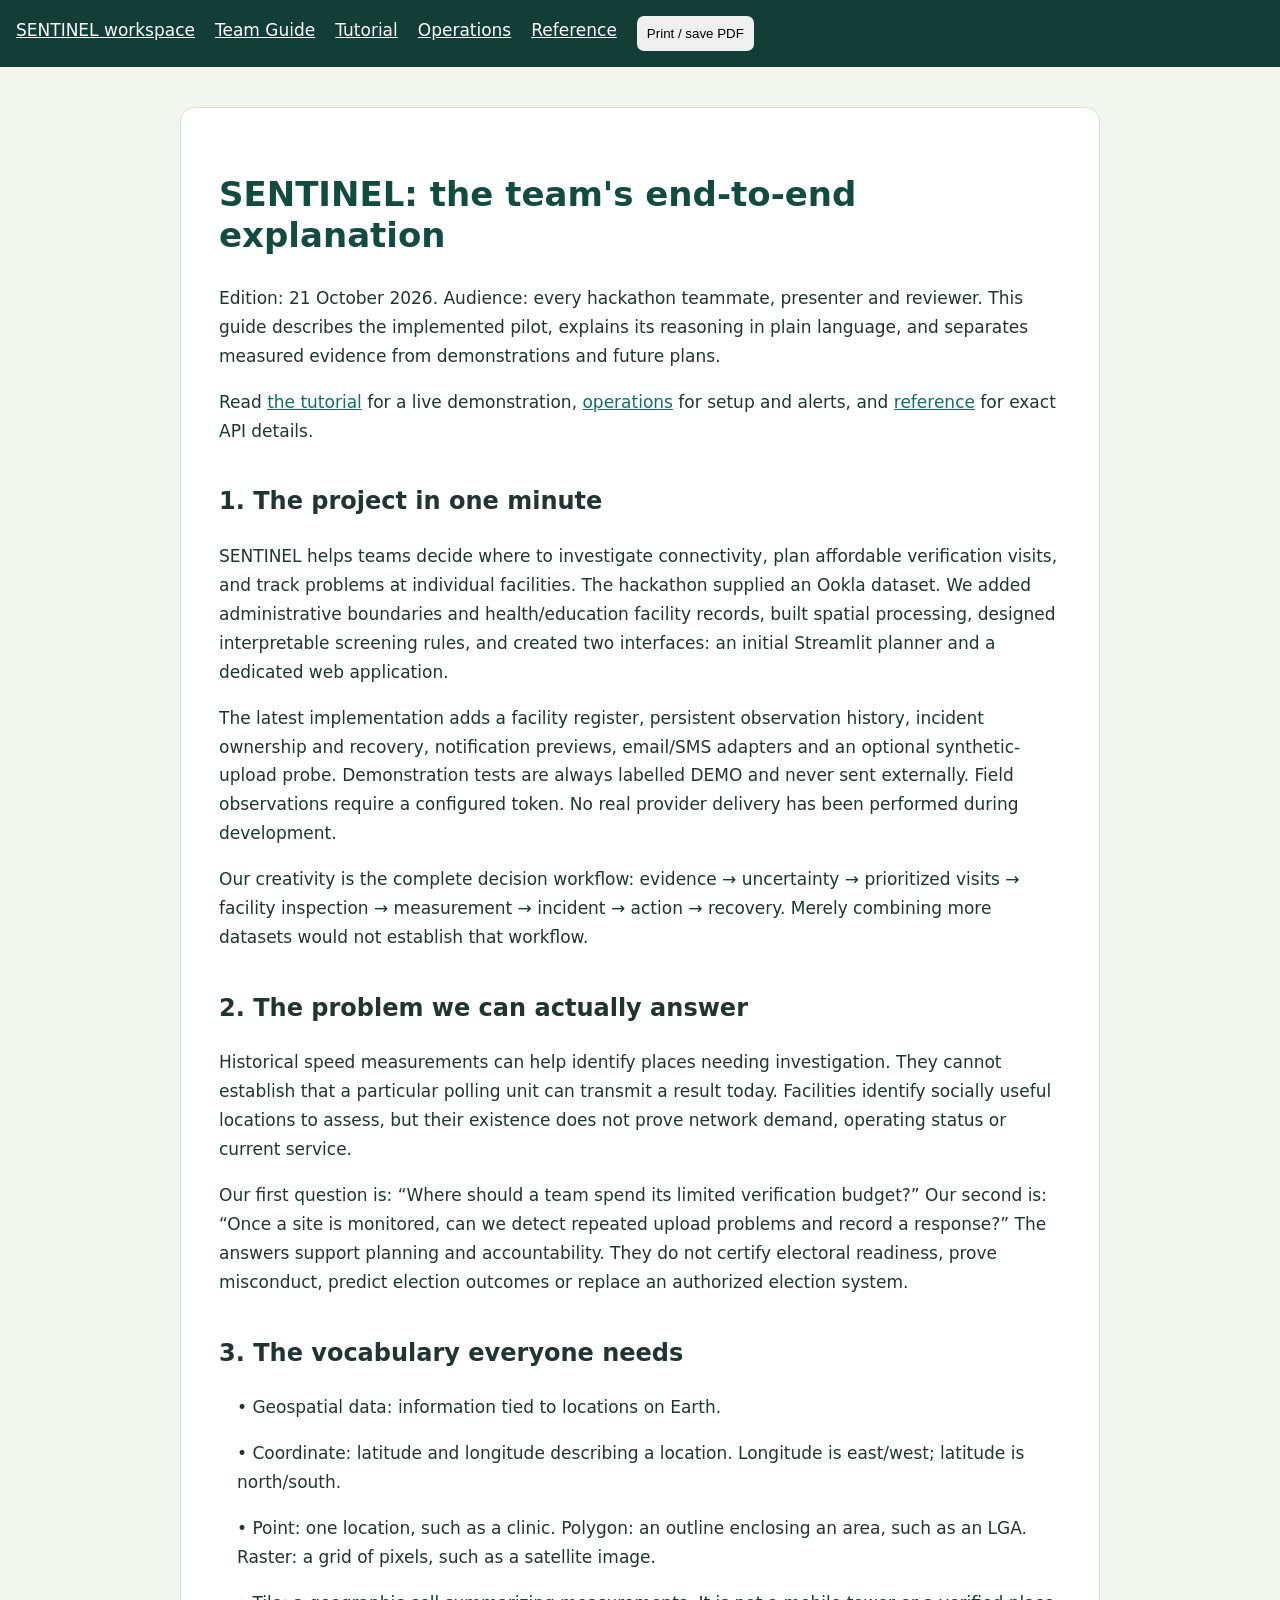
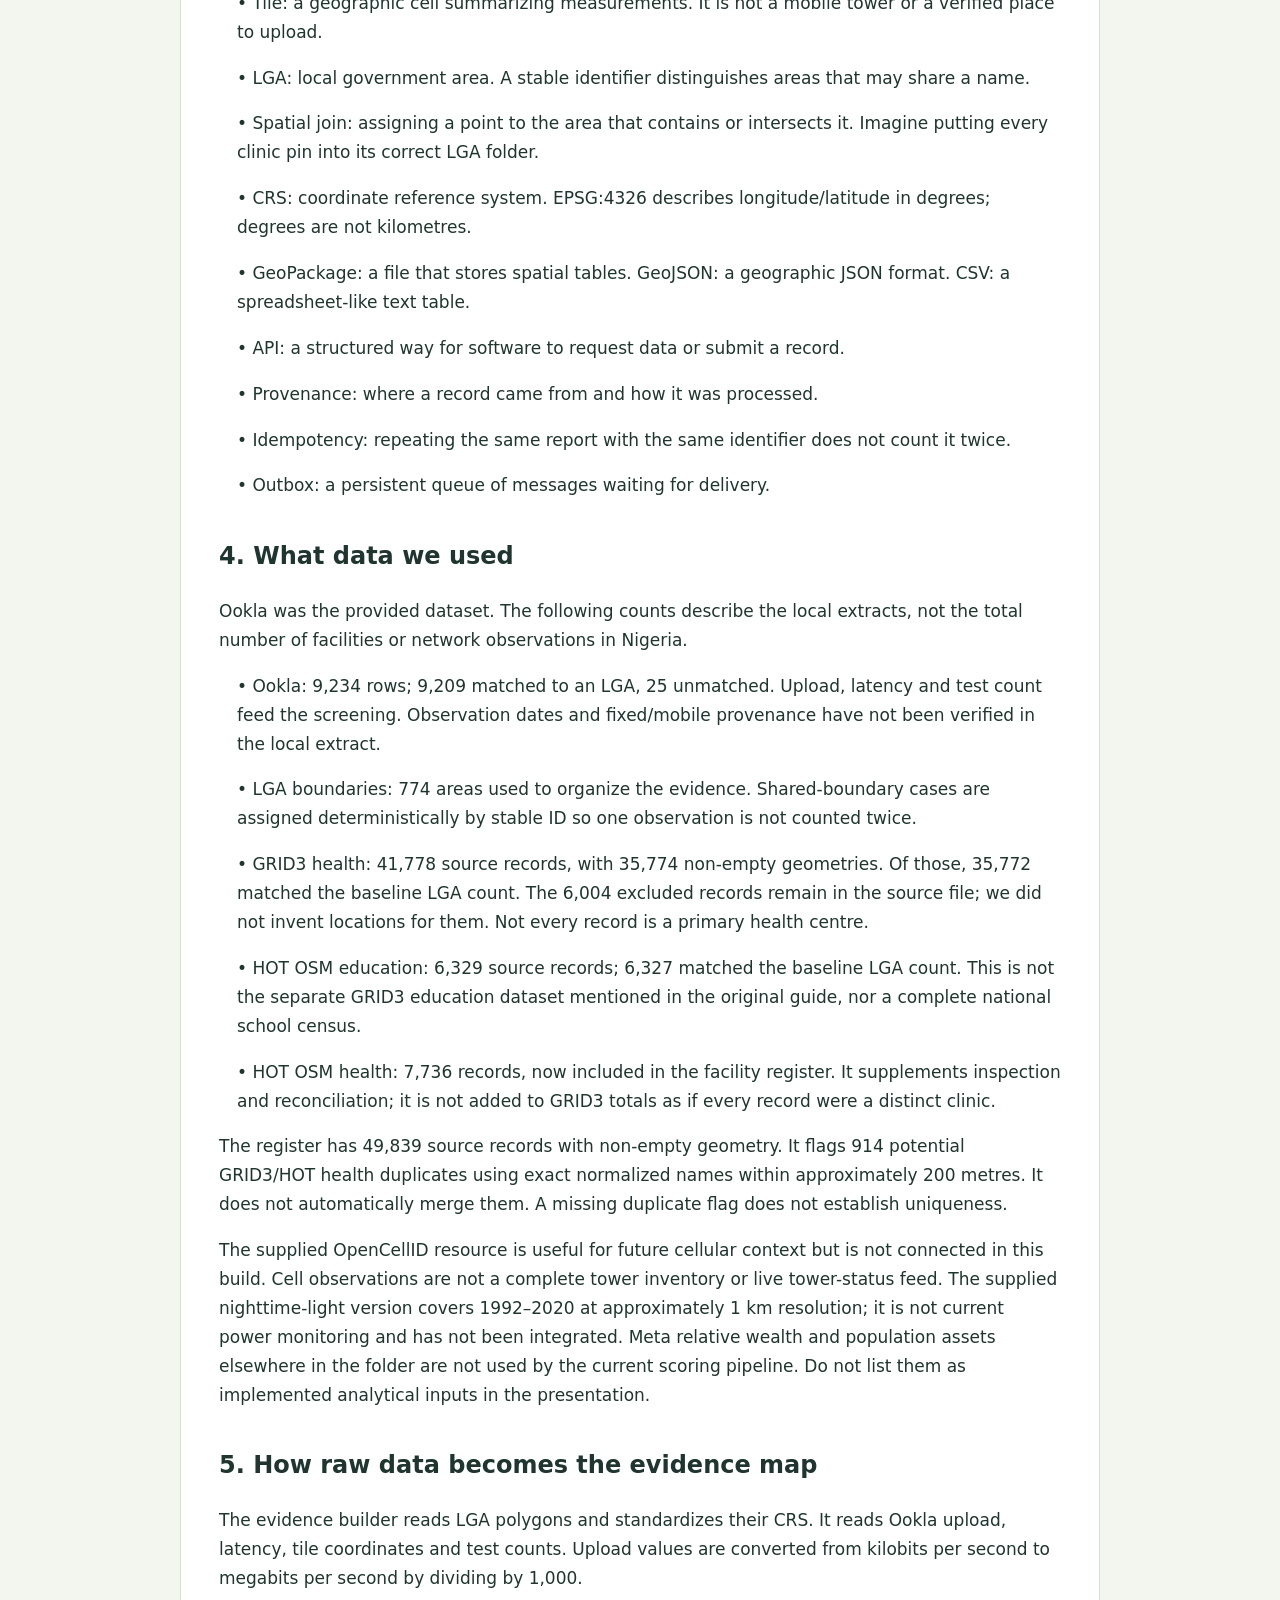
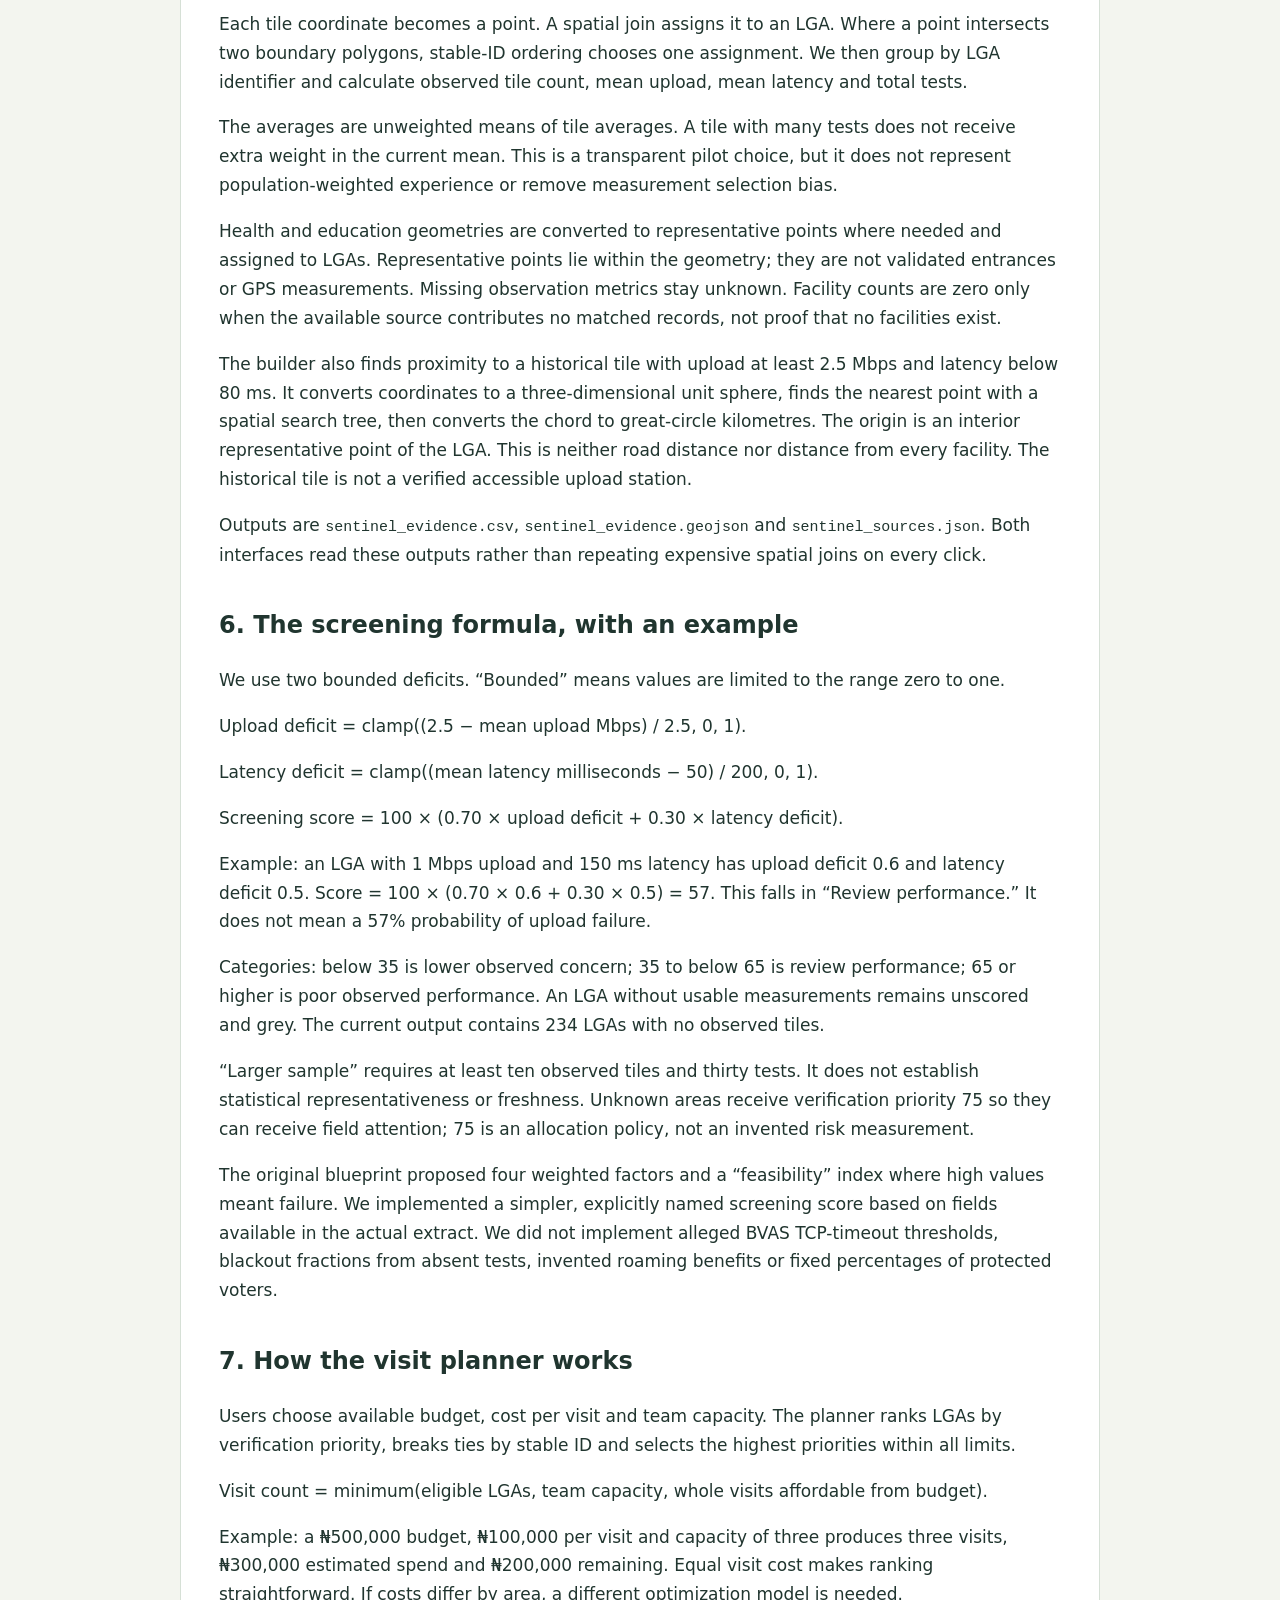
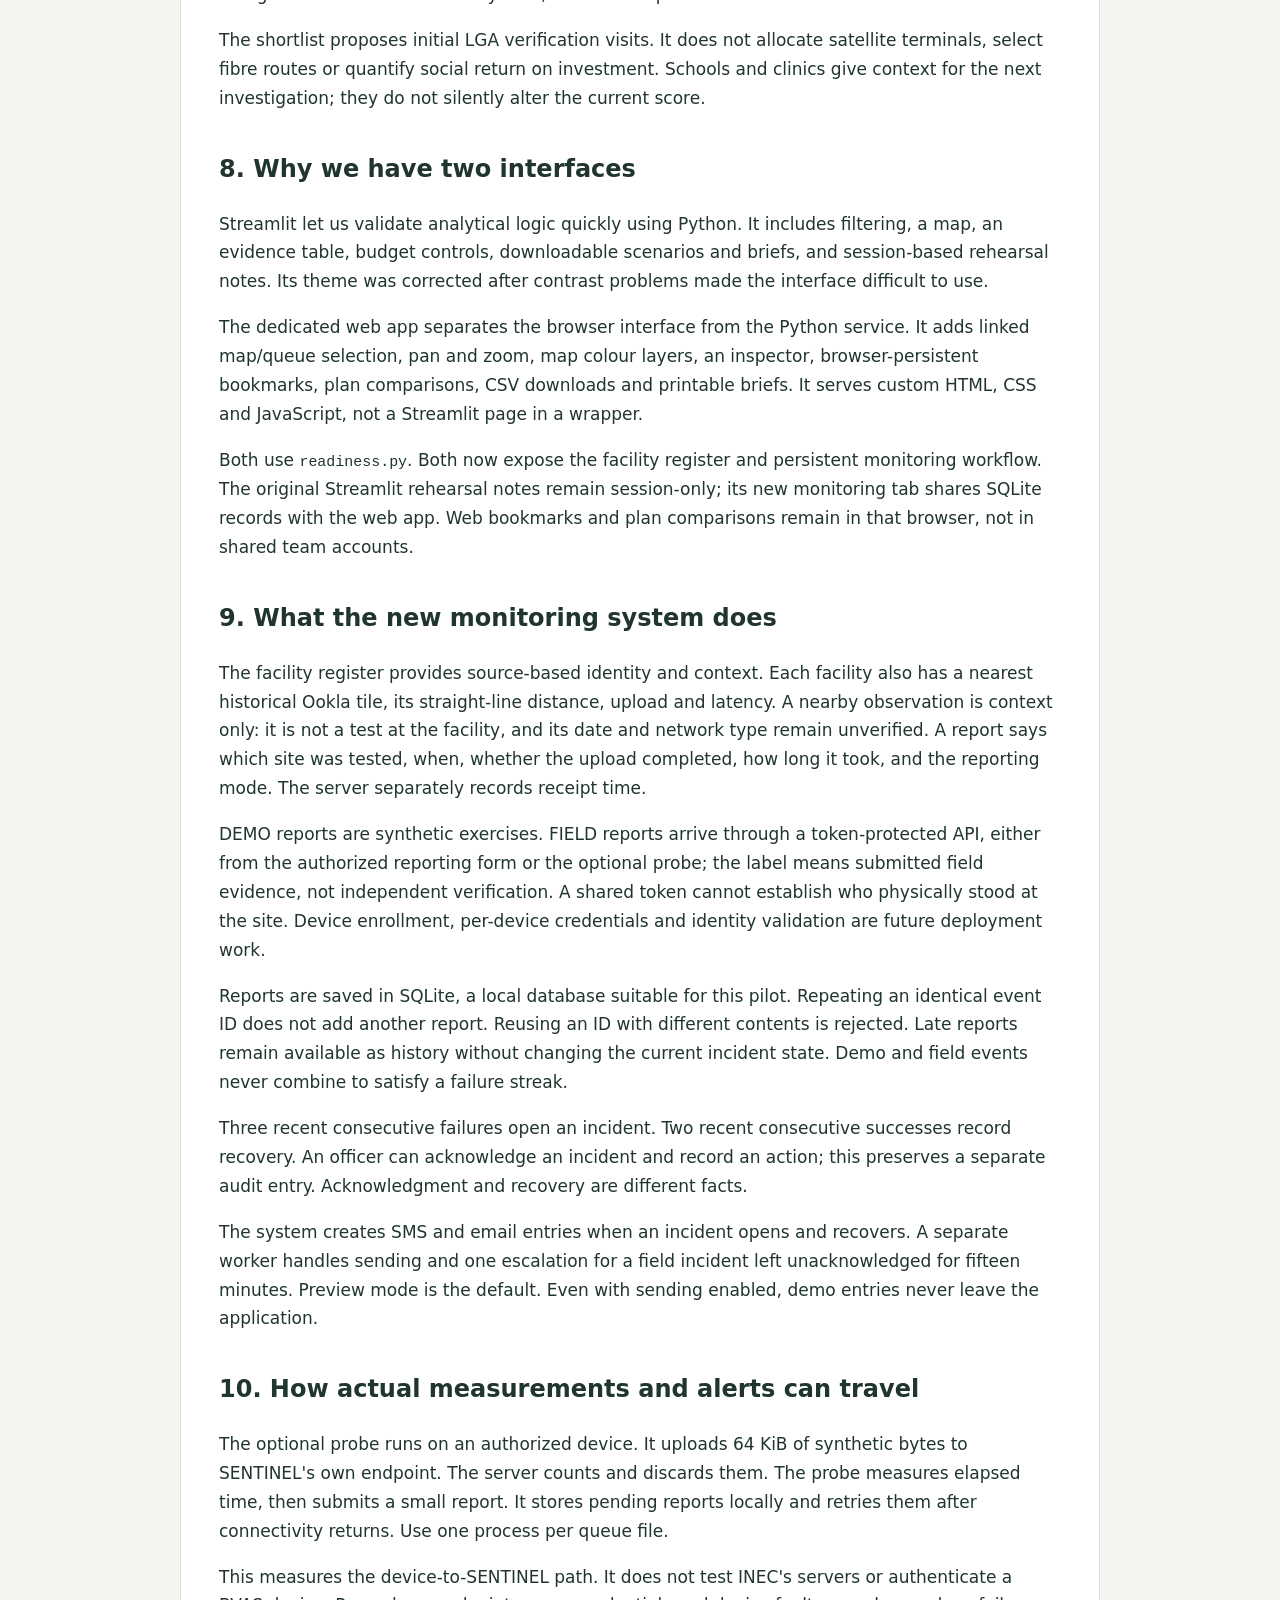
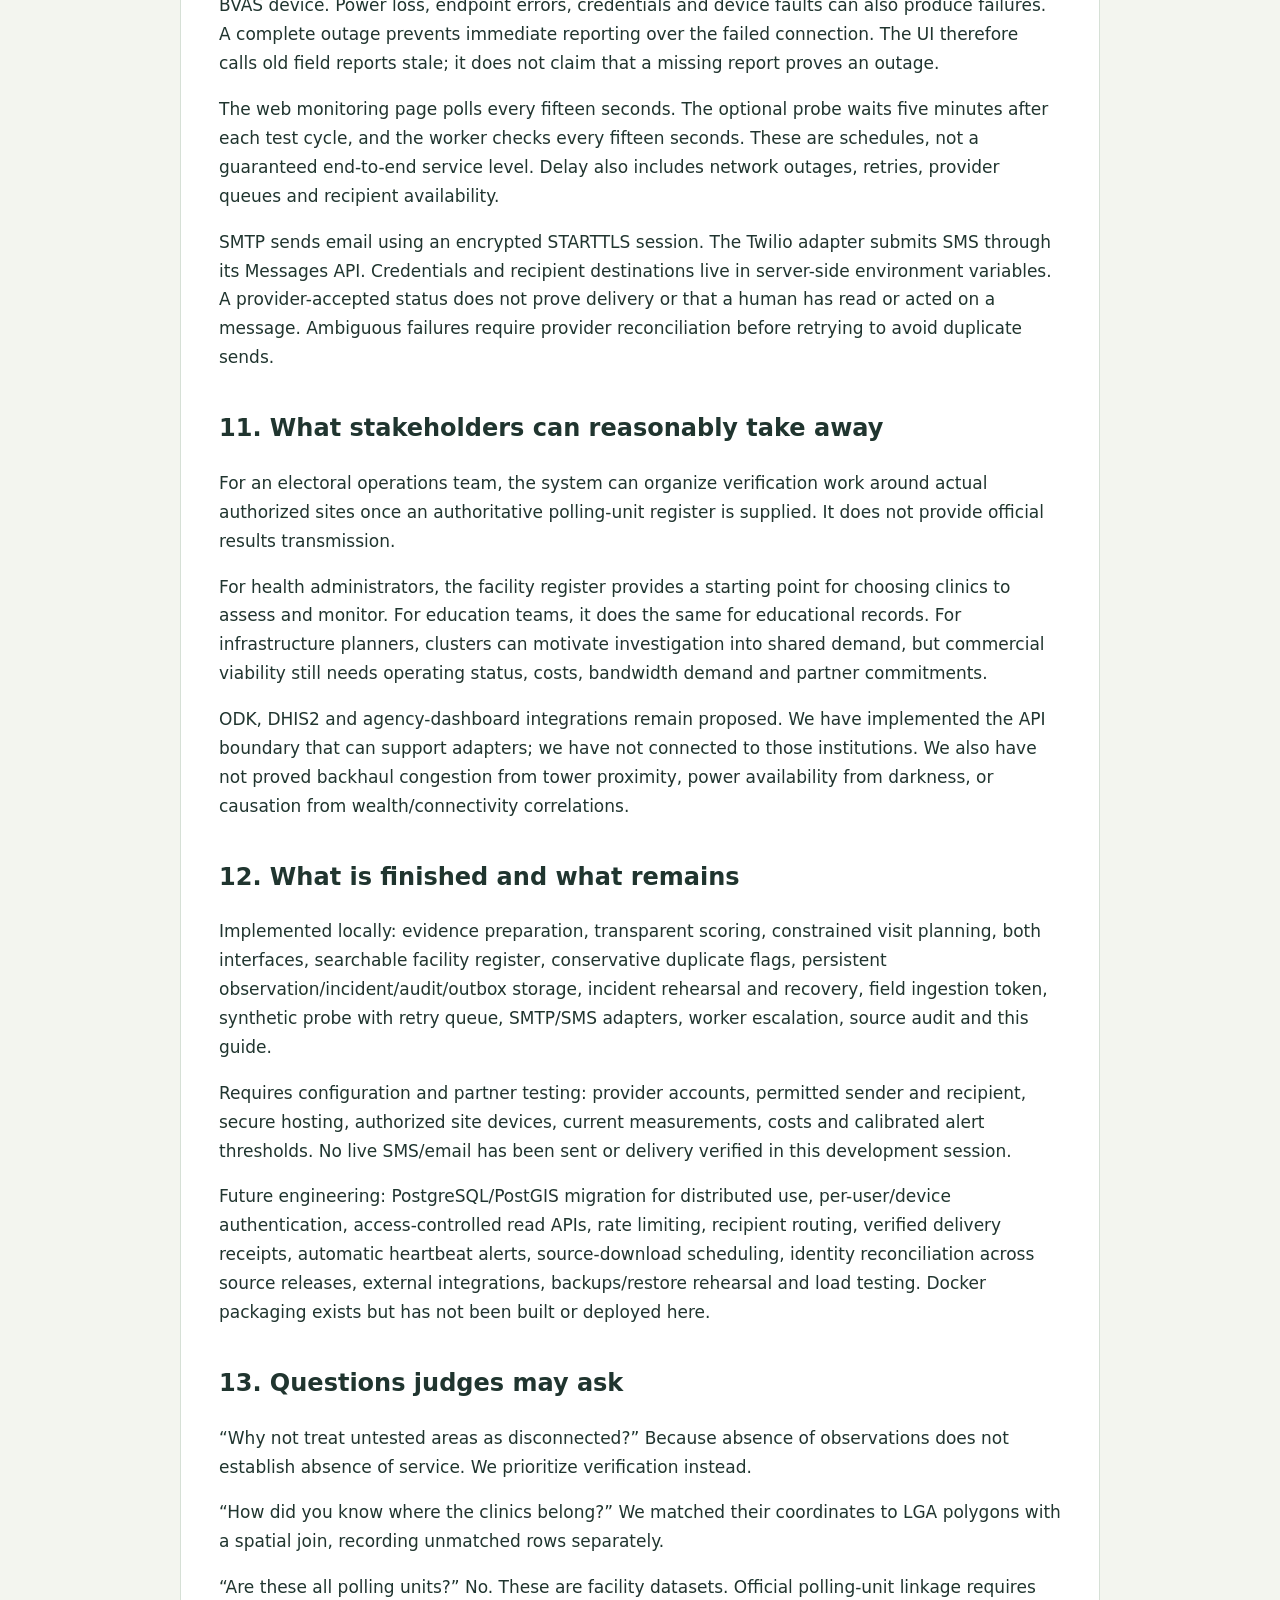
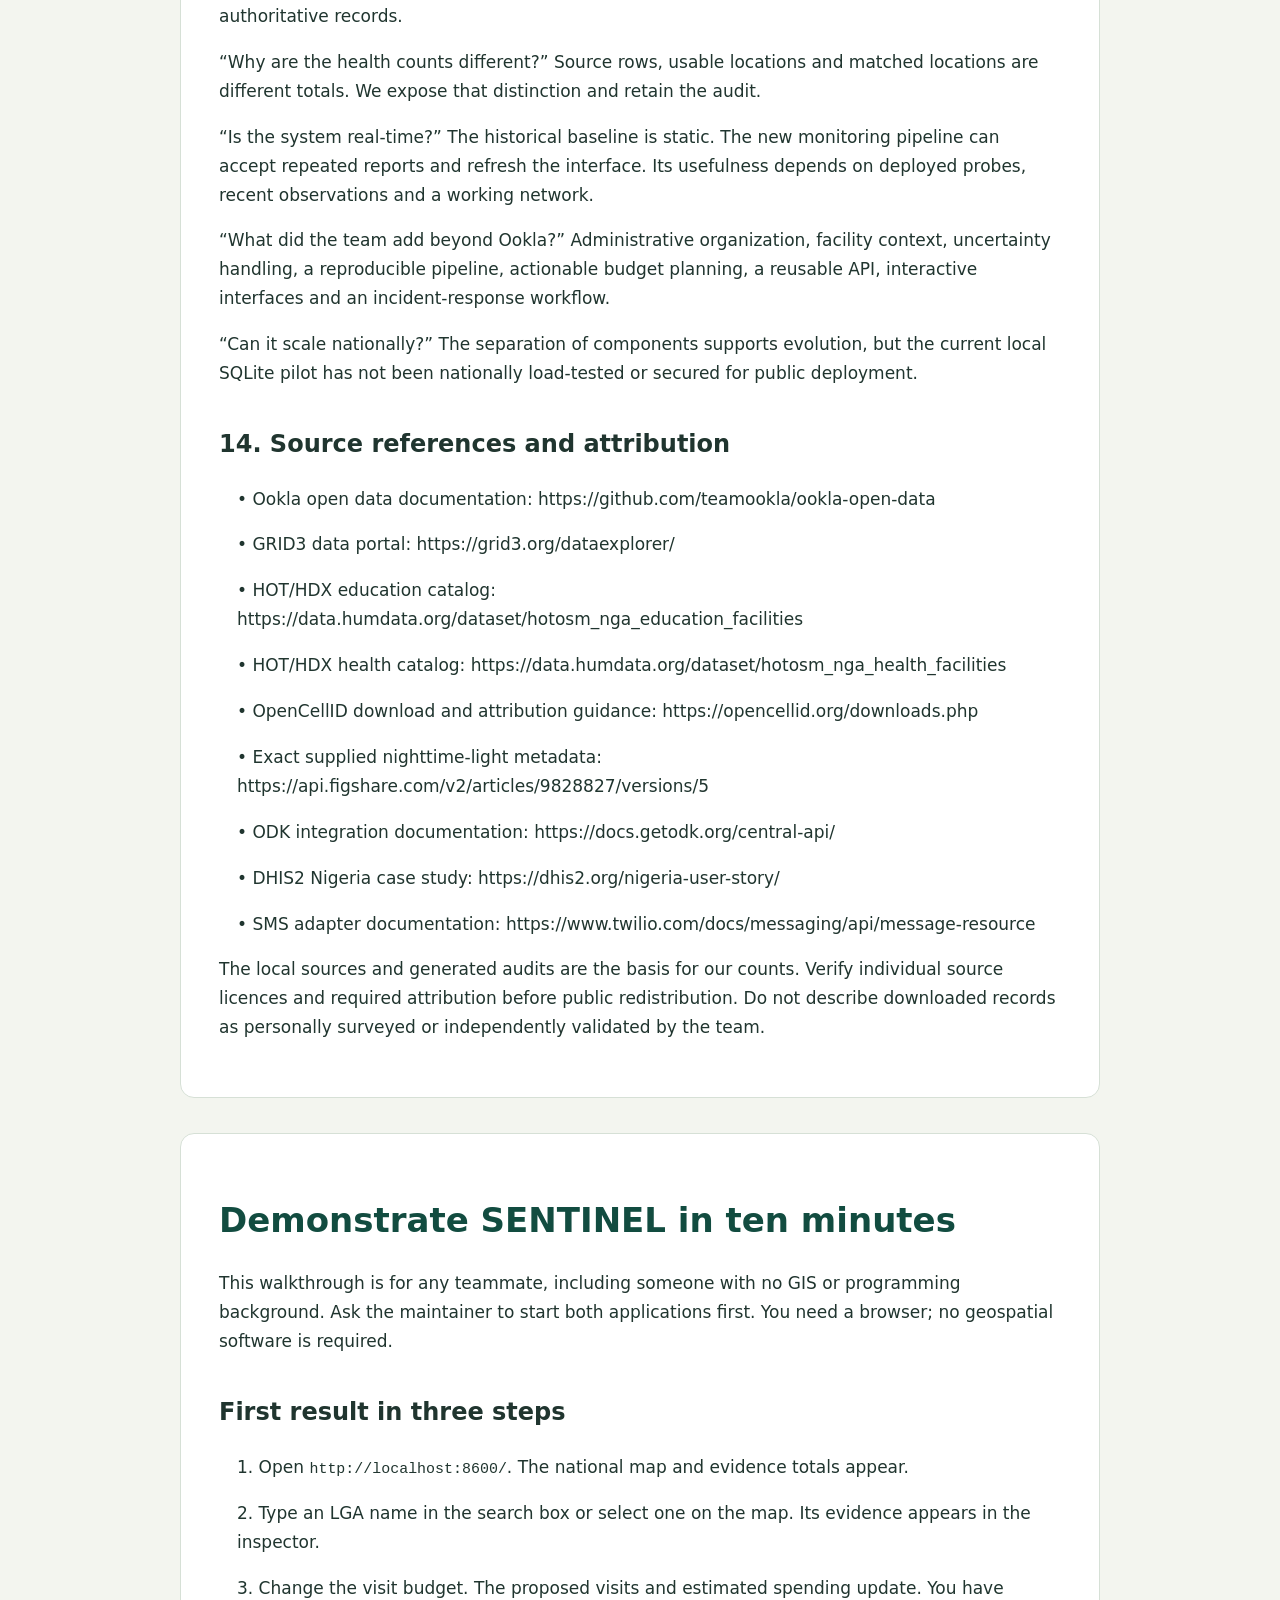
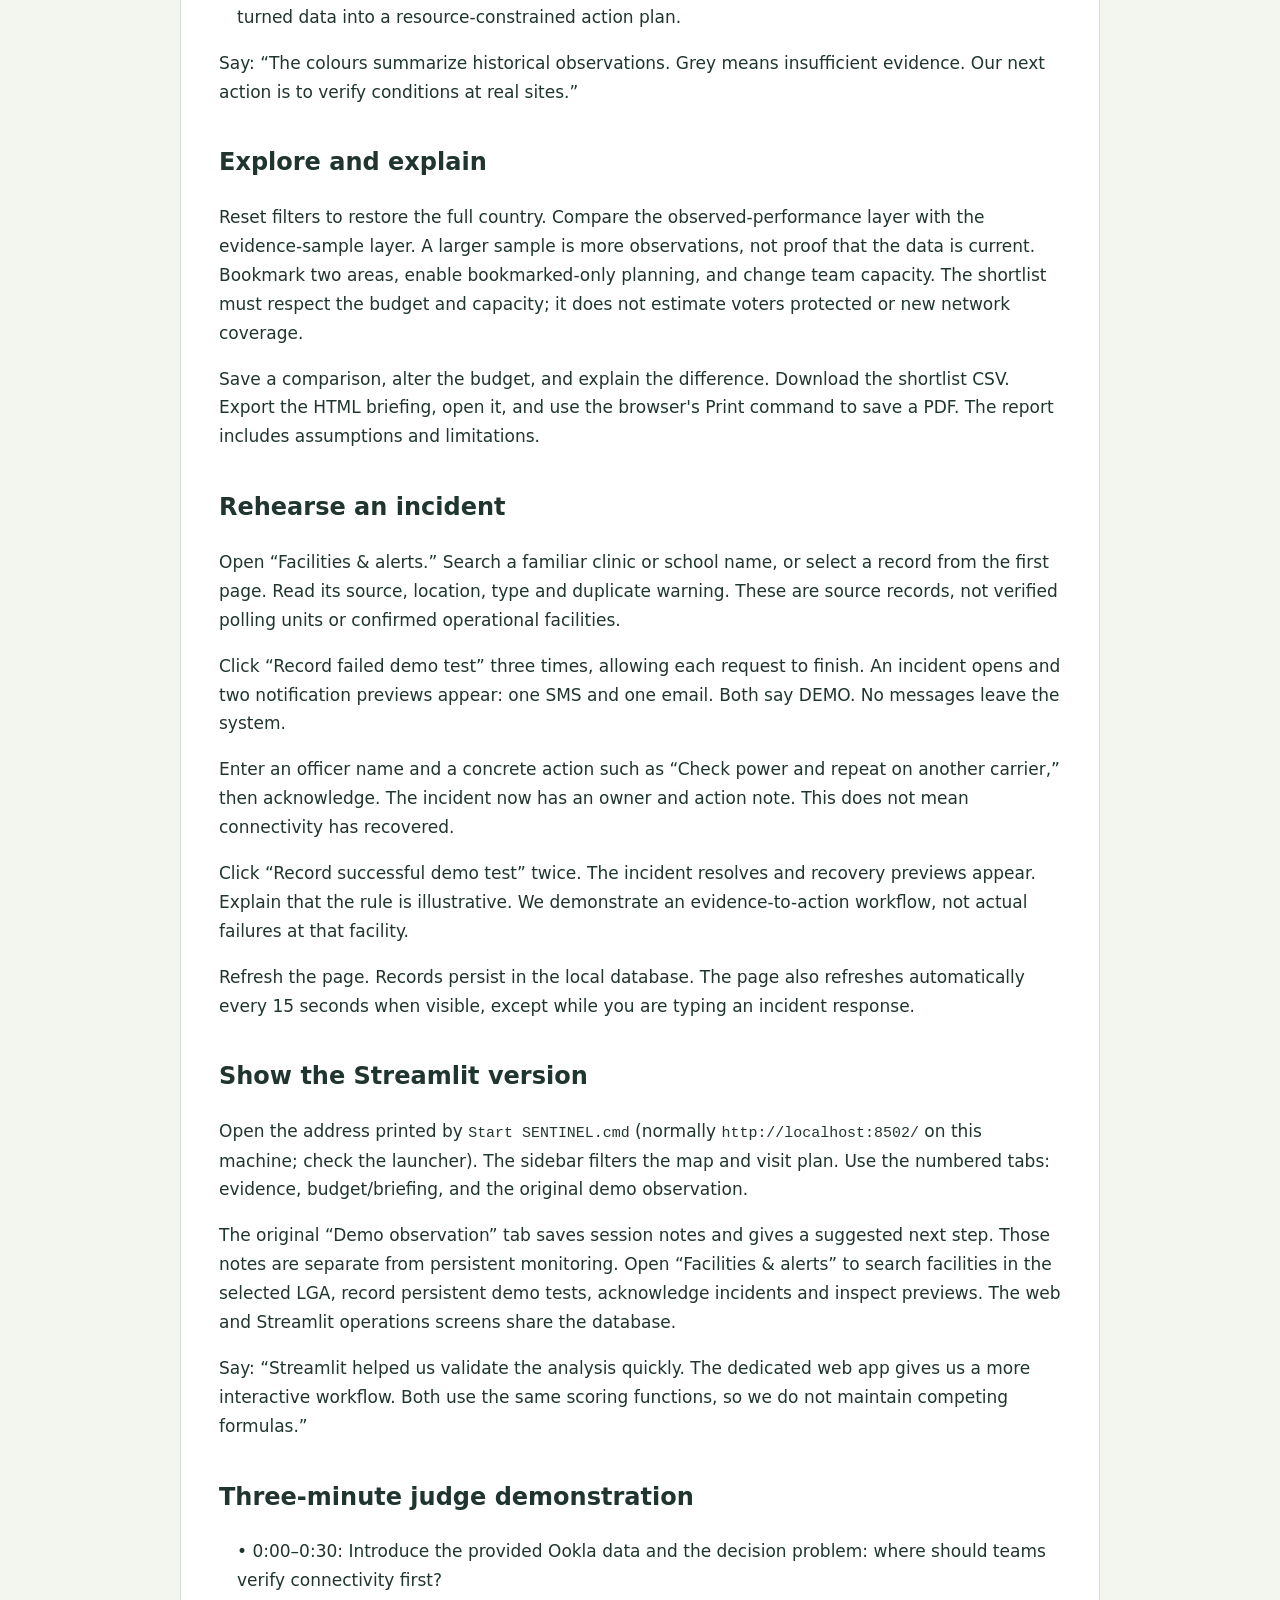
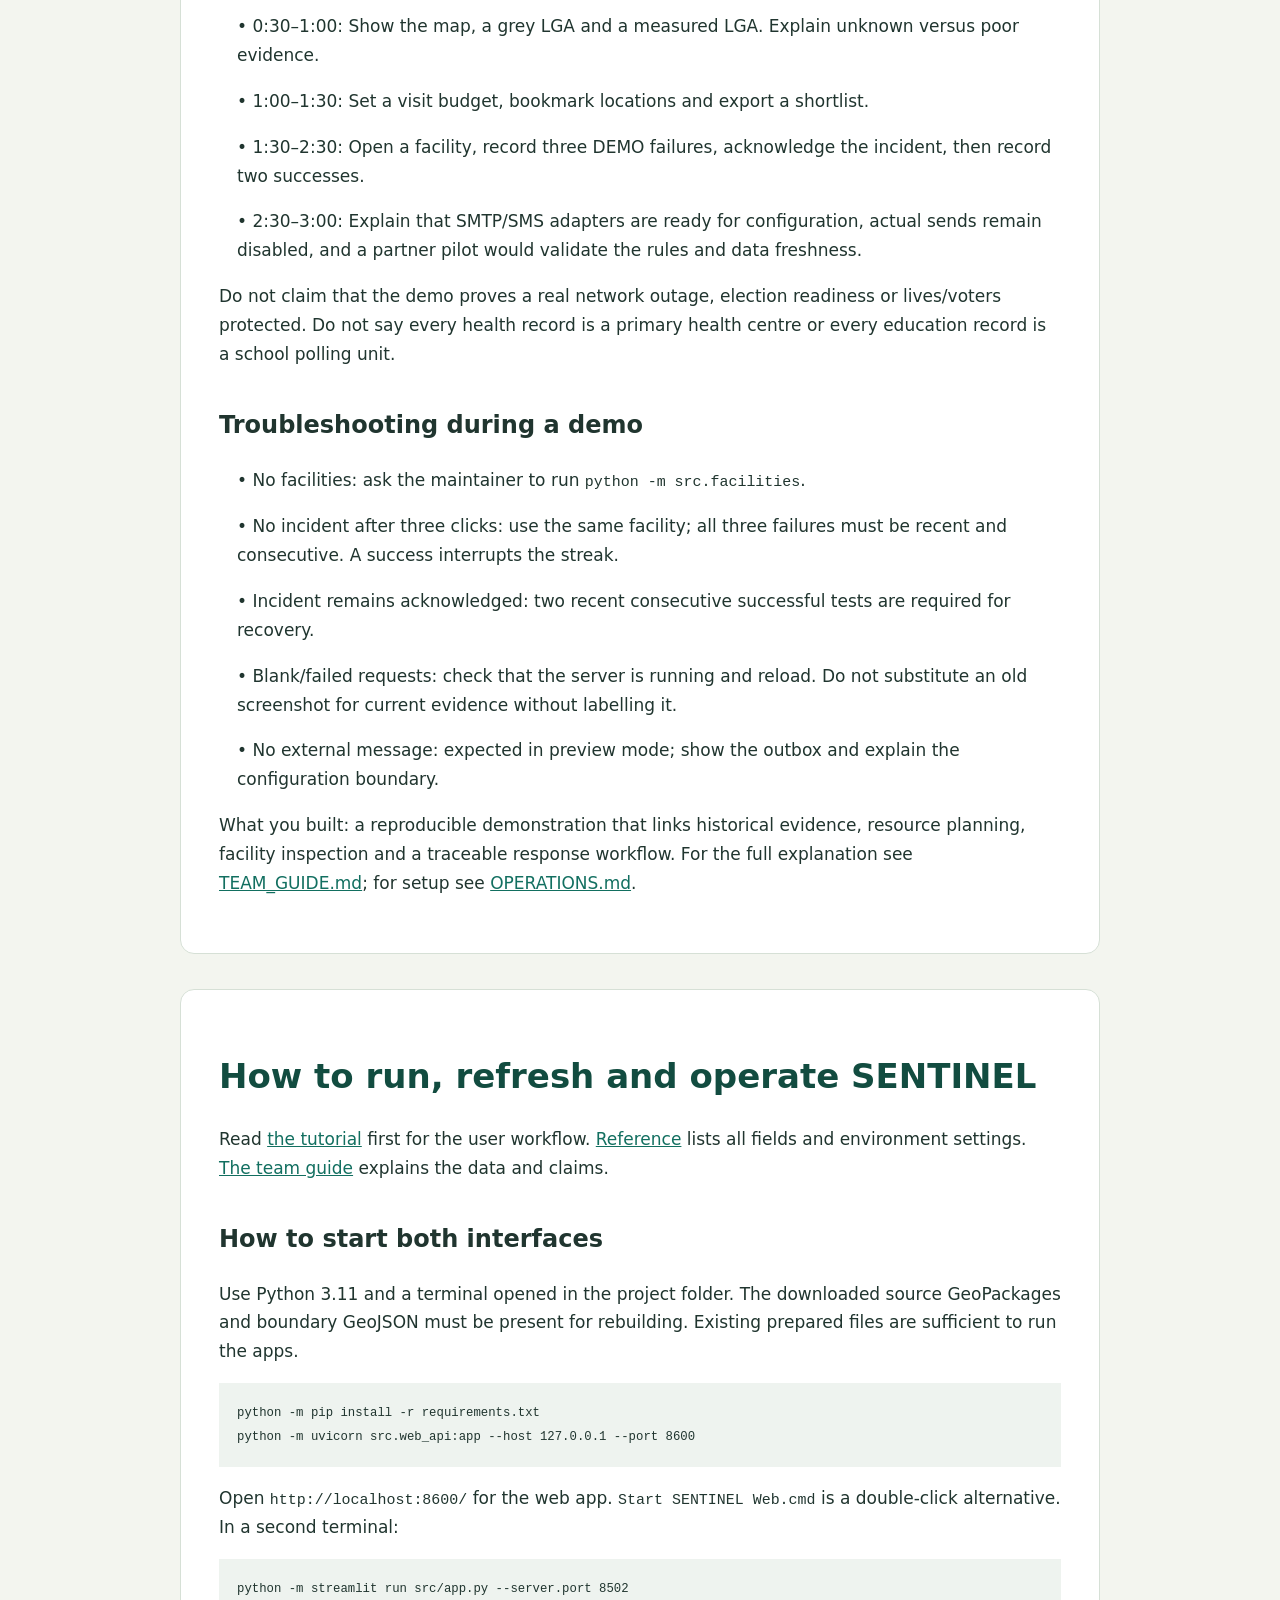
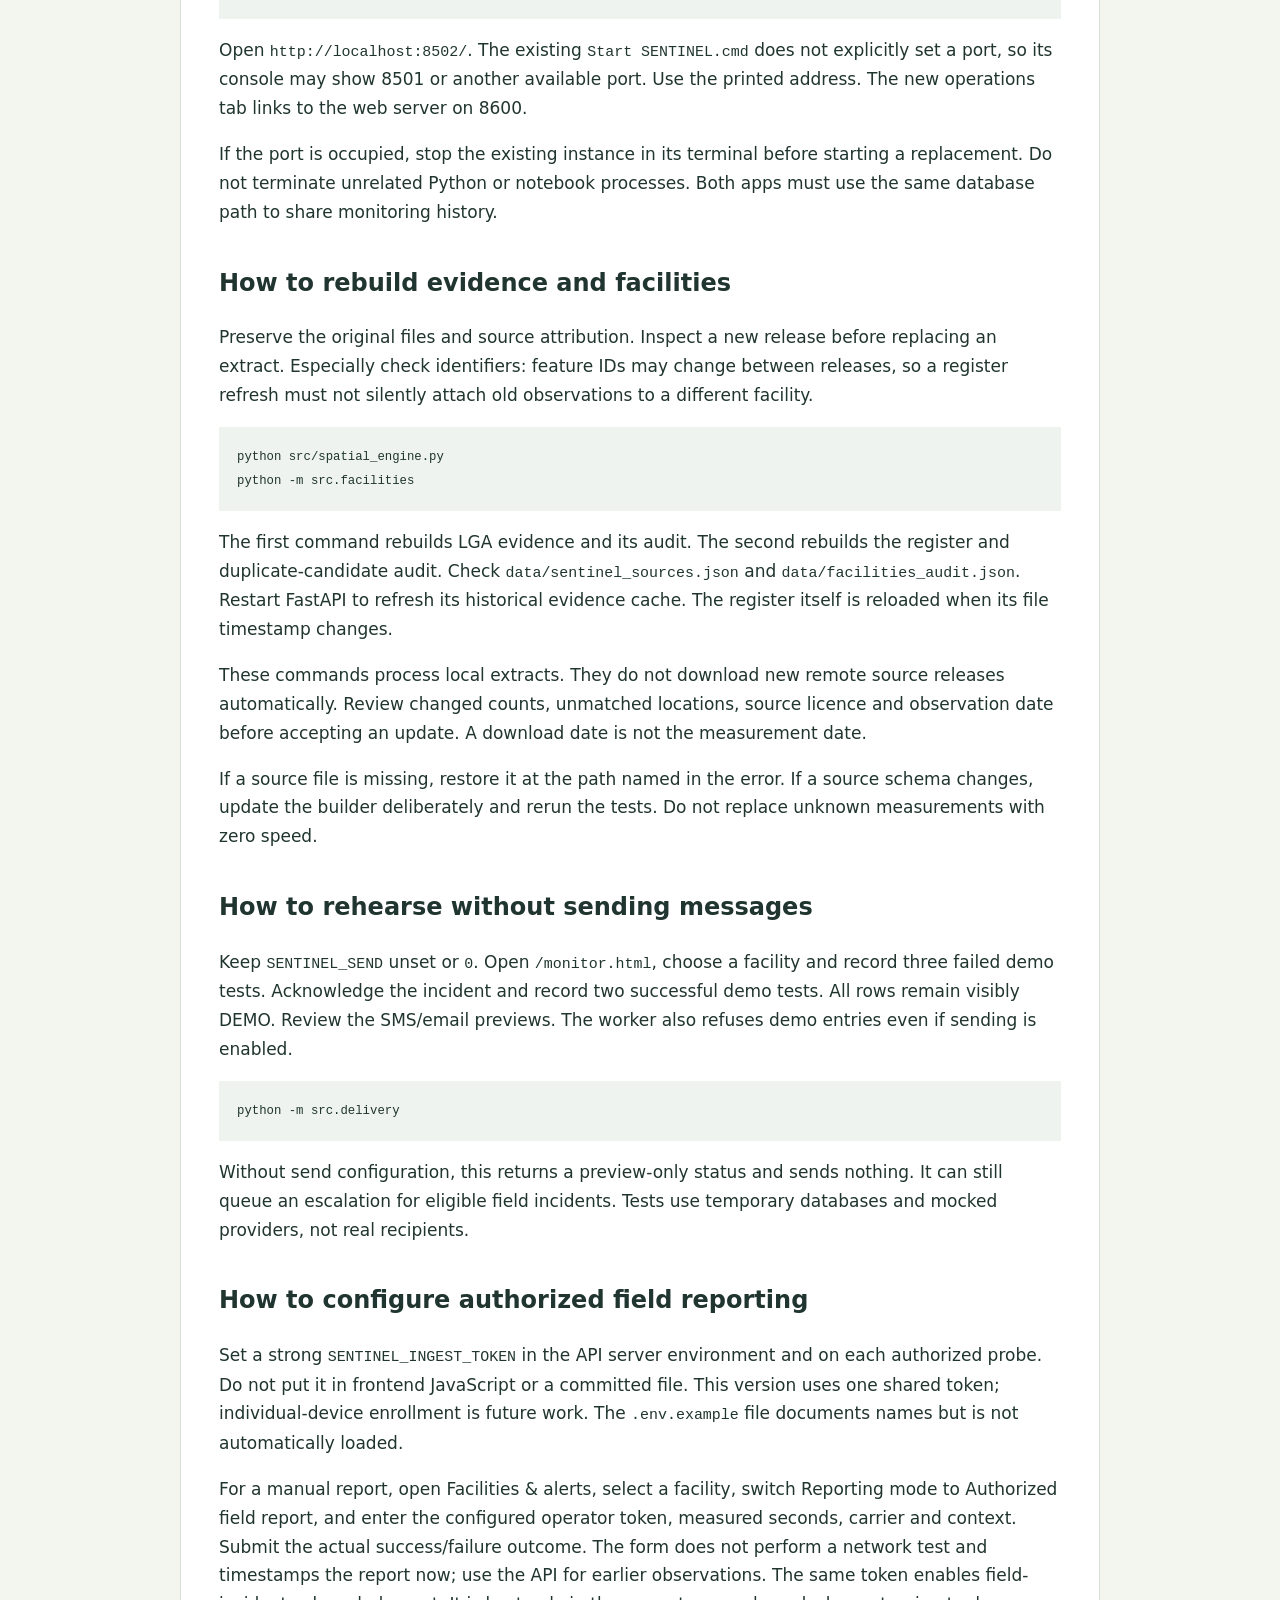
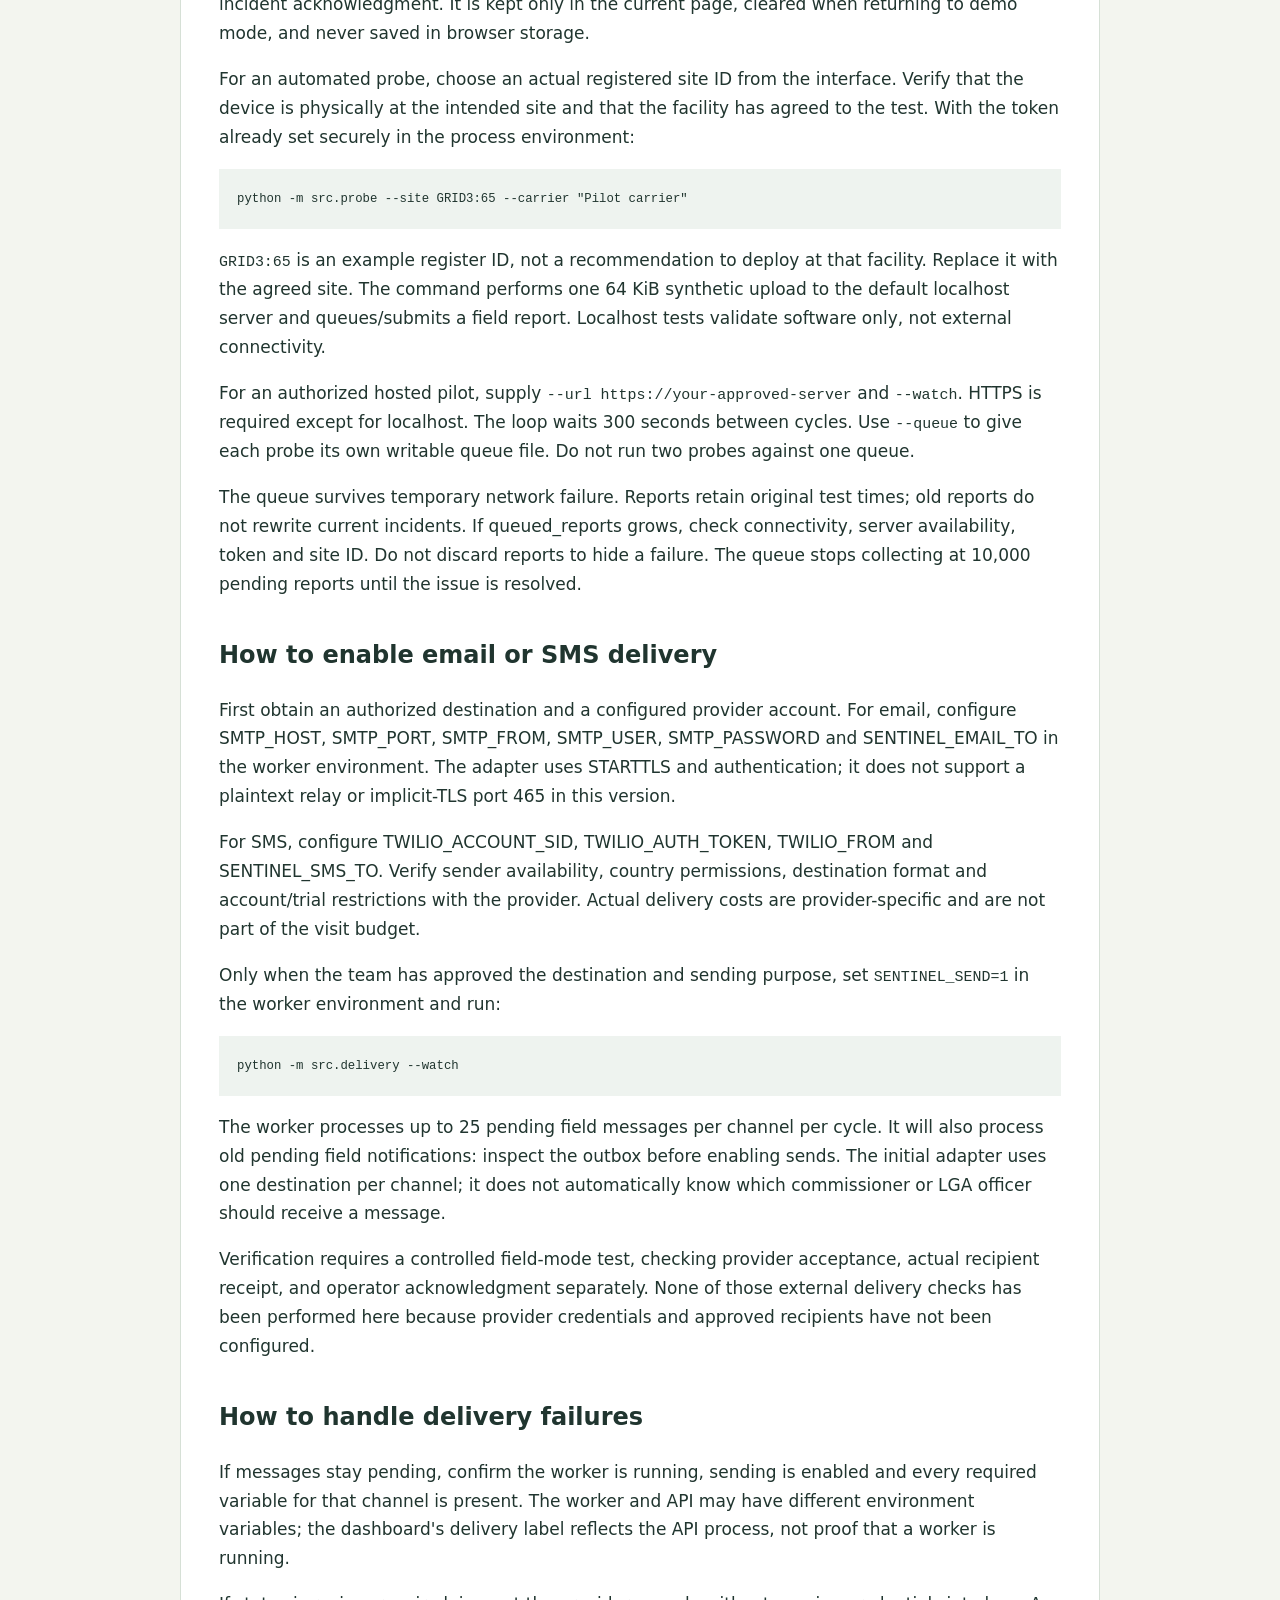
==== web/guide.html @ 5475e533 "feat: complete INEC-SENTINEL platform with geospatial analytics, planning engine and monitoring syst" ====
<!doctype html><html lang="en"><head><meta charset="utf-8"><meta name="viewport" content="width=device-width,initial-scale=1"><title>SENTINEL team handbook</title><style>
    body{font:17px/1.7 system-ui,sans-serif;color:#20352f;background:#f3f5ef;margin:0}main{max-width:920px;margin:auto;padding:40px}nav{position:sticky;top:0;background:#123e35;color:white;padding:16px;display:flex;gap:20px;flex-wrap:wrap}nav a{color:white}h1{font-size:34px;line-height:1.2;color:#124c40}h2{font-size:24px;margin-top:36px}section{background:white;padding:38px;margin-bottom:35px;border:1px solid #d6e0d6;border-radius:14px;scroll-margin-top:90px}a{color:#126f60}pre{white-space:pre-wrap;overflow-wrap:anywhere;background:#eef3ef;padding:18px;font-size:14px}code{font-size:.88em;overflow-wrap:anywhere}.bullet{padding-left:18px}button{padding:10px;border:0;border-radius:7px;cursor:pointer}@media(max-width:650px){main{padding:12px}section{padding:20px}h1{font-size:28px}}@media print{@page{size:A4;margin:18mm}body{background:white;font-size:11pt;line-height:1.5}nav{display:none}main{padding:0;max-width:none}section{border:0;padding:0;border-radius:0;break-before:page}h1,h2,h3{break-after:avoid}pre{break-inside:avoid}a{color:inherit;text-decoration:none}}
    </style></head><body><nav><a href="/">SENTINEL workspace</a><a href="#team_guide">Team Guide</a><a href="#tutorial">Tutorial</a><a href="#operations">Operations</a><a href="#reference">Reference</a><button onclick="window.print()">Print / save PDF</button></nav><main><section id="team_guide"><h1>SENTINEL: the team&#x27;s end-to-end explanation</h1><p>Edition: 21 October 2026. Audience: every hackathon teammate, presenter and reviewer. This guide describes the implemented pilot, explains its reasoning in plain language, and separates measured evidence from demonstrations and future plans.</p><p>Read <a href="#tutorial">the tutorial</a> for a live demonstration, <a href="#operations">operations</a> for setup and alerts, and <a href="#reference">reference</a> for exact API details.</p><h2>1. The project in one minute</h2><p>SENTINEL helps teams decide where to investigate connectivity, plan affordable verification visits, and track problems at individual facilities. The hackathon supplied an Ookla dataset. We added administrative boundaries and health/education facility records, built spatial processing, designed interpretable screening rules, and created two interfaces: an initial Streamlit planner and a dedicated web application.</p><p>The latest implementation adds a facility register, persistent observation history, incident ownership and recovery, notification previews, email/SMS adapters and an optional synthetic-upload probe. Demonstration tests are always labelled DEMO and never sent externally. Field observations require a configured token. No real provider delivery has been performed during development.</p><p>Our creativity is the complete decision workflow: evidence → uncertainty → prioritized visits → facility inspection → measurement → incident → action → recovery. Merely combining more datasets would not establish that workflow.</p><h2>2. The problem we can actually answer</h2><p>Historical speed measurements can help identify places needing investigation. They cannot establish that a particular polling unit can transmit a result today. Facilities identify socially useful locations to assess, but their existence does not prove network demand, operating status or current service.</p><p>Our first question is: “Where should a team spend its limited verification budget?” Our second is: “Once a site is monitored, can we detect repeated upload problems and record a response?” The answers support planning and accountability. They do not certify electoral readiness, prove misconduct, predict election outcomes or replace an authorized election system.</p><h2>3. The vocabulary everyone needs</h2><p class="bullet">• Geospatial data: information tied to locations on Earth.</p><p class="bullet">• Coordinate: latitude and longitude describing a location. Longitude is east/west; latitude is north/south.</p><p class="bullet">• Point: one location, such as a clinic. Polygon: an outline enclosing an area, such as an LGA. Raster: a grid of pixels, such as a satellite image.</p><p class="bullet">• Tile: a geographic cell summarizing measurements. It is not a mobile tower or a verified place to upload.</p><p class="bullet">• LGA: local government area. A stable identifier distinguishes areas that may share a name.</p><p class="bullet">• Spatial join: assigning a point to the area that contains or intersects it. Imagine putting every clinic pin into its correct LGA folder.</p><p class="bullet">• CRS: coordinate reference system. EPSG:4326 describes longitude/latitude in degrees; degrees are not kilometres.</p><p class="bullet">• GeoPackage: a file that stores spatial tables. GeoJSON: a geographic JSON format. CSV: a spreadsheet-like text table.</p><p class="bullet">• API: a structured way for software to request data or submit a record.</p><p class="bullet">• Provenance: where a record came from and how it was processed.</p><p class="bullet">• Idempotency: repeating the same report with the same identifier does not count it twice.</p><p class="bullet">• Outbox: a persistent queue of messages waiting for delivery.</p><h2>4. What data we used</h2><p>Ookla was the provided dataset. The following counts describe the local extracts, not the total number of facilities or network observations in Nigeria.</p><p class="bullet">• Ookla: 9,234 rows; 9,209 matched to an LGA, 25 unmatched. Upload, latency and test count feed the screening. Observation dates and fixed/mobile provenance have not been verified in the local extract.</p><p class="bullet">• LGA boundaries: 774 areas used to organize the evidence. Shared-boundary cases are assigned deterministically by stable ID so one observation is not counted twice.</p><p class="bullet">• GRID3 health: 41,778 source records, with 35,774 non-empty geometries. Of those, 35,772 matched the baseline LGA count. The 6,004 excluded records remain in the source file; we did not invent locations for them. Not every record is a primary health centre.</p><p class="bullet">• HOT OSM education: 6,329 source records; 6,327 matched the baseline LGA count. This is not the separate GRID3 education dataset mentioned in the original guide, nor a complete national school census.</p><p class="bullet">• HOT OSM health: 7,736 records, now included in the facility register. It supplements inspection and reconciliation; it is not added to GRID3 totals as if every record were a distinct clinic.</p><p>The register has 49,839 source records with non-empty geometry. It flags 914 potential GRID3/HOT health duplicates using exact normalized names within approximately 200 metres. It does not automatically merge them. A missing duplicate flag does not establish uniqueness.</p><p>The supplied OpenCellID resource is useful for future cellular context but is not connected in this build. Cell observations are not a complete tower inventory or live tower-status feed. The supplied nighttime-light version covers 1992–2020 at approximately 1 km resolution; it is not current power monitoring and has not been integrated. Meta relative wealth and population assets elsewhere in the folder are not used by the current scoring pipeline. Do not list them as implemented analytical inputs in the presentation.</p><h2>5. How raw data becomes the evidence map</h2><p>The evidence builder reads LGA polygons and standardizes their CRS. It reads Ookla upload, latency, tile coordinates and test counts. Upload values are converted from kilobits per second to megabits per second by dividing by 1,000.</p><p>Each tile coordinate becomes a point. A spatial join assigns it to an LGA. Where a point intersects two boundary polygons, stable-ID ordering chooses one assignment. We then group by LGA identifier and calculate observed tile count, mean upload, mean latency and total tests.</p><p>The averages are unweighted means of tile averages. A tile with many tests does not receive extra weight in the current mean. This is a transparent pilot choice, but it does not represent population-weighted experience or remove measurement selection bias.</p><p>Health and education geometries are converted to representative points where needed and assigned to LGAs. Representative points lie within the geometry; they are not validated entrances or GPS measurements. Missing observation metrics stay unknown. Facility counts are zero only when the available source contributes no matched records, not proof that no facilities exist.</p><p>The builder also finds proximity to a historical tile with upload at least 2.5 Mbps and latency below 80 ms. It converts coordinates to a three-dimensional unit sphere, finds the nearest point with a spatial search tree, then converts the chord to great-circle kilometres. The origin is an interior representative point of the LGA. This is neither road distance nor distance from every facility. The historical tile is not a verified accessible upload station.</p><p>Outputs are <code>sentinel_evidence.csv</code>, <code>sentinel_evidence.geojson</code> and <code>sentinel_sources.json</code>. Both interfaces read these outputs rather than repeating expensive spatial joins on every click.</p><h2>6. The screening formula, with an example</h2><p>We use two bounded deficits. “Bounded” means values are limited to the range zero to one.</p><p>Upload deficit = clamp((2.5 − mean upload Mbps) / 2.5, 0, 1).</p><p>Latency deficit = clamp((mean latency milliseconds − 50) / 200, 0, 1).</p><p>Screening score = 100 × (0.70 × upload deficit + 0.30 × latency deficit).</p><p>Example: an LGA with 1 Mbps upload and 150 ms latency has upload deficit 0.6 and latency deficit 0.5. Score = 100 × (0.70 × 0.6 + 0.30 × 0.5) = 57. This falls in “Review performance.” It does not mean a 57% probability of upload failure.</p><p>Categories: below 35 is lower observed concern; 35 to below 65 is review performance; 65 or higher is poor observed performance. An LGA without usable measurements remains unscored and grey. The current output contains 234 LGAs with no observed tiles.</p><p>“Larger sample” requires at least ten observed tiles and thirty tests. It does not establish statistical representativeness or freshness. Unknown areas receive verification priority 75 so they can receive field attention; 75 is an allocation policy, not an invented risk measurement.</p><p>The original blueprint proposed four weighted factors and a “feasibility” index where high values meant failure. We implemented a simpler, explicitly named screening score based on fields available in the actual extract. We did not implement alleged BVAS TCP-timeout thresholds, blackout fractions from absent tests, invented roaming benefits or fixed percentages of protected voters.</p><h2>7. How the visit planner works</h2><p>Users choose available budget, cost per visit and team capacity. The planner ranks LGAs by verification priority, breaks ties by stable ID and selects the highest priorities within all limits.</p><p>Visit count = minimum(eligible LGAs, team capacity, whole visits affordable from budget).</p><p>Example: a ₦500,000 budget, ₦100,000 per visit and capacity of three produces three visits, ₦300,000 estimated spend and ₦200,000 remaining. Equal visit cost makes ranking straightforward. If costs differ by area, a different optimization model is needed.</p><p>The shortlist proposes initial LGA verification visits. It does not allocate satellite terminals, select fibre routes or quantify social return on investment. Schools and clinics give context for the next investigation; they do not silently alter the current score.</p><h2>8. Why we have two interfaces</h2><p>Streamlit let us validate analytical logic quickly using Python. It includes filtering, a map, an evidence table, budget controls, downloadable scenarios and briefs, and session-based rehearsal notes. Its theme was corrected after contrast problems made the interface difficult to use.</p><p>The dedicated web app separates the browser interface from the Python service. It adds linked map/queue selection, pan and zoom, map colour layers, an inspector, browser-persistent bookmarks, plan comparisons, CSV downloads and printable briefs. It serves custom HTML, CSS and JavaScript, not a Streamlit page in a wrapper.</p><p>Both use <code>readiness.py</code>. Both now expose the facility register and persistent monitoring workflow. The original Streamlit rehearsal notes remain session-only; its new monitoring tab shares SQLite records with the web app. Web bookmarks and plan comparisons remain in that browser, not in shared team accounts.</p><h2>9. What the new monitoring system does</h2><p>The facility register provides source-based identity and context. Each facility also has a nearest historical Ookla tile, its straight-line distance, upload and latency. A nearby observation is context only: it is not a test at the facility, and its date and network type remain unverified. A report says which site was tested, when, whether the upload completed, how long it took, and the reporting mode. The server separately records receipt time.</p><p>DEMO reports are synthetic exercises. FIELD reports arrive through a token-protected API, either from the authorized reporting form or the optional probe; the label means submitted field evidence, not independent verification. A shared token cannot establish who physically stood at the site. Device enrollment, per-device credentials and identity validation are future deployment work.</p><p>Reports are saved in SQLite, a local database suitable for this pilot. Repeating an identical event ID does not add another report. Reusing an ID with different contents is rejected. Late reports remain available as history without changing the current incident state. Demo and field events never combine to satisfy a failure streak.</p><p>Three recent consecutive failures open an incident. Two recent consecutive successes record recovery. An officer can acknowledge an incident and record an action; this preserves a separate audit entry. Acknowledgment and recovery are different facts.</p><p>The system creates SMS and email entries when an incident opens and recovers. A separate worker handles sending and one escalation for a field incident left unacknowledged for fifteen minutes. Preview mode is the default. Even with sending enabled, demo entries never leave the application.</p><h2>10. How actual measurements and alerts can travel</h2><p>The optional probe runs on an authorized device. It uploads 64 KiB of synthetic bytes to SENTINEL&#x27;s own endpoint. The server counts and discards them. The probe measures elapsed time, then submits a small report. It stores pending reports locally and retries them after connectivity returns. Use one process per queue file.</p><p>This measures the device-to-SENTINEL path. It does not test INEC&#x27;s servers or authenticate a BVAS device. Power loss, endpoint errors, credentials and device faults can also produce failures. A complete outage prevents immediate reporting over the failed connection. The UI therefore calls old field reports stale; it does not claim that a missing report proves an outage.</p><p>The web monitoring page polls every fifteen seconds. The optional probe waits five minutes after each test cycle, and the worker checks every fifteen seconds. These are schedules, not a guaranteed end-to-end service level. Delay also includes network outages, retries, provider queues and recipient availability.</p><p>SMTP sends email using an encrypted STARTTLS session. The Twilio adapter submits SMS through its Messages API. Credentials and recipient destinations live in server-side environment variables. A provider-accepted status does not prove delivery or that a human has read or acted on a message. Ambiguous failures require provider reconciliation before retrying to avoid duplicate sends.</p><h2>11. What stakeholders can reasonably take away</h2><p>For an electoral operations team, the system can organize verification work around actual authorized sites once an authoritative polling-unit register is supplied. It does not provide official results transmission.</p><p>For health administrators, the facility register provides a starting point for choosing clinics to assess and monitor. For education teams, it does the same for educational records. For infrastructure planners, clusters can motivate investigation into shared demand, but commercial viability still needs operating status, costs, bandwidth demand and partner commitments.</p><p>ODK, DHIS2 and agency-dashboard integrations remain proposed. We have implemented the API boundary that can support adapters; we have not connected to those institutions. We also have not proved backhaul congestion from tower proximity, power availability from darkness, or causation from wealth/connectivity correlations.</p><h2>12. What is finished and what remains</h2><p>Implemented locally: evidence preparation, transparent scoring, constrained visit planning, both interfaces, searchable facility register, conservative duplicate flags, persistent observation/incident/audit/outbox storage, incident rehearsal and recovery, field ingestion token, synthetic probe with retry queue, SMTP/SMS adapters, worker escalation, source audit and this guide.</p><p>Requires configuration and partner testing: provider accounts, permitted sender and recipient, secure hosting, authorized site devices, current measurements, costs and calibrated alert thresholds. No live SMS/email has been sent or delivery verified in this development session.</p><p>Future engineering: PostgreSQL/PostGIS migration for distributed use, per-user/device authentication, access-controlled read APIs, rate limiting, recipient routing, verified delivery receipts, automatic heartbeat alerts, source-download scheduling, identity reconciliation across source releases, external integrations, backups/restore rehearsal and load testing. Docker packaging exists but has not been built or deployed here.</p><h2>13. Questions judges may ask</h2><p>“Why not treat untested areas as disconnected?” Because absence of observations does not establish absence of service. We prioritize verification instead.</p><p>“How did you know where the clinics belong?” We matched their coordinates to LGA polygons with a spatial join, recording unmatched rows separately.</p><p>“Are these all polling units?” No. These are facility datasets. Official polling-unit linkage requires authoritative records.</p><p>“Why are the health counts different?” Source rows, usable locations and matched locations are different totals. We expose that distinction and retain the audit.</p><p>“Is the system real-time?” The historical baseline is static. The new monitoring pipeline can accept repeated reports and refresh the interface. Its usefulness depends on deployed probes, recent observations and a working network.</p><p>“What did the team add beyond Ookla?” Administrative organization, facility context, uncertainty handling, a reproducible pipeline, actionable budget planning, a reusable API, interactive interfaces and an incident-response workflow.</p><p>“Can it scale nationally?” The separation of components supports evolution, but the current local SQLite pilot has not been nationally load-tested or secured for public deployment.</p><h2>14. Source references and attribution</h2><p class="bullet">• Ookla open data documentation: https://github.com/teamookla/ookla-open-data</p><p class="bullet">• GRID3 data portal: https://grid3.org/dataexplorer/</p><p class="bullet">• HOT/HDX education catalog: https://data.humdata.org/dataset/hotosm_nga_education_facilities</p><p class="bullet">• HOT/HDX health catalog: https://data.humdata.org/dataset/hotosm_nga_health_facilities</p><p class="bullet">• OpenCellID download and attribution guidance: https://opencellid.org/downloads.php</p><p class="bullet">• Exact supplied nighttime-light metadata: https://api.figshare.com/v2/articles/9828827/versions/5</p><p class="bullet">• ODK integration documentation: https://docs.getodk.org/central-api/</p><p class="bullet">• DHIS2 Nigeria case study: https://dhis2.org/nigeria-user-story/</p><p class="bullet">• SMS adapter documentation: https://www.twilio.com/docs/messaging/api/message-resource</p><p>The local sources and generated audits are the basis for our counts. Verify individual source licences and required attribution before public redistribution. Do not describe downloaded records as personally surveyed or independently validated by the team.</p></section><section id="tutorial"><h1>Demonstrate SENTINEL in ten minutes</h1><p>This walkthrough is for any teammate, including someone with no GIS or programming background. Ask the maintainer to start both applications first. You need a browser; no geospatial software is required.</p><h2>First result in three steps</h2><p class="bullet">1. Open <code>http://localhost:8600/</code>. The national map and evidence totals appear.</p><p class="bullet">2. Type an LGA name in the search box or select one on the map. Its evidence appears in the inspector.</p><p class="bullet">3. Change the visit budget. The proposed visits and estimated spending update. You have turned data into a resource-constrained action plan.</p><p>Say: “The colours summarize historical observations. Grey means insufficient evidence. Our next action is to verify conditions at real sites.”</p><h2>Explore and explain</h2><p>Reset filters to restore the full country. Compare the observed-performance layer with the evidence-sample layer. A larger sample is more observations, not proof that the data is current. Bookmark two areas, enable bookmarked-only planning, and change team capacity. The shortlist must respect the budget and capacity; it does not estimate voters protected or new network coverage.</p><p>Save a comparison, alter the budget, and explain the difference. Download the shortlist CSV. Export the HTML briefing, open it, and use the browser&#x27;s Print command to save a PDF. The report includes assumptions and limitations.</p><h2>Rehearse an incident</h2><p>Open “Facilities &amp; alerts.” Search a familiar clinic or school name, or select a record from the first page. Read its source, location, type and duplicate warning. These are source records, not verified polling units or confirmed operational facilities.</p><p>Click “Record failed demo test” three times, allowing each request to finish. An incident opens and two notification previews appear: one SMS and one email. Both say DEMO. No messages leave the system.</p><p>Enter an officer name and a concrete action such as “Check power and repeat on another carrier,” then acknowledge. The incident now has an owner and action note. This does not mean connectivity has recovered.</p><p>Click “Record successful demo test” twice. The incident resolves and recovery previews appear. Explain that the rule is illustrative. We demonstrate an evidence-to-action workflow, not actual failures at that facility.</p><p>Refresh the page. Records persist in the local database. The page also refreshes automatically every 15 seconds when visible, except while you are typing an incident response.</p><h2>Show the Streamlit version</h2><p>Open the address printed by <code>Start SENTINEL.cmd</code> (normally <code>http://localhost:8502/</code> on this machine; check the launcher). The sidebar filters the map and visit plan. Use the numbered tabs: evidence, budget/briefing, and the original demo observation.</p><p>The original “Demo observation” tab saves session notes and gives a suggested next step. Those notes are separate from persistent monitoring. Open “Facilities &amp; alerts” to search facilities in the selected LGA, record persistent demo tests, acknowledge incidents and inspect previews. The web and Streamlit operations screens share the database.</p><p>Say: “Streamlit helped us validate the analysis quickly. The dedicated web app gives us a more interactive workflow. Both use the same scoring functions, so we do not maintain competing formulas.”</p><h2>Three-minute judge demonstration</h2><p class="bullet">• 0:00–0:30: Introduce the provided Ookla data and the decision problem: where should teams verify connectivity first?</p><p class="bullet">• 0:30–1:00: Show the map, a grey LGA and a measured LGA. Explain unknown versus poor evidence.</p><p class="bullet">• 1:00–1:30: Set a visit budget, bookmark locations and export a shortlist.</p><p class="bullet">• 1:30–2:30: Open a facility, record three DEMO failures, acknowledge the incident, then record two successes.</p><p class="bullet">• 2:30–3:00: Explain that SMTP/SMS adapters are ready for configuration, actual sends remain disabled, and a partner pilot would validate the rules and data freshness.</p><p>Do not claim that the demo proves a real network outage, election readiness or lives/voters protected. Do not say every health record is a primary health centre or every education record is a school polling unit.</p><h2>Troubleshooting during a demo</h2><p class="bullet">• No facilities: ask the maintainer to run <code>python -m src.facilities</code>.</p><p class="bullet">• No incident after three clicks: use the same facility; all three failures must be recent and consecutive. A success interrupts the streak.</p><p class="bullet">• Incident remains acknowledged: two recent consecutive successful tests are required for recovery.</p><p class="bullet">• Blank/failed requests: check that the server is running and reload. Do not substitute an old screenshot for current evidence without labelling it.</p><p class="bullet">• No external message: expected in preview mode; show the outbox and explain the configuration boundary.</p><p>What you built: a reproducible demonstration that links historical evidence, resource planning, facility inspection and a traceable response workflow. For the full explanation see <a href="#team_guide">TEAM_GUIDE.md</a>; for setup see <a href="#operations">OPERATIONS.md</a>.</p></section><section id="operations"><h1>How to run, refresh and operate SENTINEL</h1><p>Read <a href="#tutorial">the tutorial</a> first for the user workflow. <a href="#reference">Reference</a> lists all fields and environment settings. <a href="#team_guide">The team guide</a> explains the data and claims.</p><h2>How to start both interfaces</h2><p>Use Python 3.11 and a terminal opened in the project folder. The downloaded source GeoPackages and boundary GeoJSON must be present for rebuilding. Existing prepared files are sufficient to run the apps.</p><pre><code>python -m pip install -r requirements.txt
python -m uvicorn src.web_api:app --host 127.0.0.1 --port 8600
</code></pre><p>Open <code>http://localhost:8600/</code> for the web app. <code>Start SENTINEL Web.cmd</code> is a double-click alternative. In a second terminal:</p><pre><code>python -m streamlit run src/app.py --server.port 8502
</code></pre><p>Open <code>http://localhost:8502/</code>. The existing <code>Start SENTINEL.cmd</code> does not explicitly set a port, so its console may show 8501 or another available port. Use the printed address. The new operations tab links to the web server on 8600.</p><p>If the port is occupied, stop the existing instance in its terminal before starting a replacement. Do not terminate unrelated Python or notebook processes. Both apps must use the same database path to share monitoring history.</p><h2>How to rebuild evidence and facilities</h2><p>Preserve the original files and source attribution. Inspect a new release before replacing an extract. Especially check identifiers: feature IDs may change between releases, so a register refresh must not silently attach old observations to a different facility.</p><pre><code>python src/spatial_engine.py
python -m src.facilities
</code></pre><p>The first command rebuilds LGA evidence and its audit. The second rebuilds the register and duplicate-candidate audit. Check <code>data/sentinel_sources.json</code> and <code>data/facilities_audit.json</code>. Restart FastAPI to refresh its historical evidence cache. The register itself is reloaded when its file timestamp changes.</p><p>These commands process local extracts. They do not download new remote source releases automatically. Review changed counts, unmatched locations, source licence and observation date before accepting an update. A download date is not the measurement date.</p><p>If a source file is missing, restore it at the path named in the error. If a source schema changes, update the builder deliberately and rerun the tests. Do not replace unknown measurements with zero speed.</p><h2>How to rehearse without sending messages</h2><p>Keep <code>SENTINEL_SEND</code> unset or <code>0</code>. Open <code>/monitor.html</code>, choose a facility and record three failed demo tests. Acknowledge the incident and record two successful demo tests. All rows remain visibly DEMO. Review the SMS/email previews. The worker also refuses demo entries even if sending is enabled.</p><pre><code>python -m src.delivery
</code></pre><p>Without send configuration, this returns a preview-only status and sends nothing. It can still queue an escalation for eligible field incidents. Tests use temporary databases and mocked providers, not real recipients.</p><h2>How to configure authorized field reporting</h2><p>Set a strong <code>SENTINEL_INGEST_TOKEN</code> in the API server environment and on each authorized probe. Do not put it in frontend JavaScript or a committed file. This version uses one shared token; individual-device enrollment is future work. The <code>.env.example</code> file documents names but is not automatically loaded.</p><p>For a manual report, open Facilities &amp; alerts, select a facility, switch Reporting mode to Authorized field report, and enter the configured operator token, measured seconds, carrier and context. Submit the actual success/failure outcome. The form does not perform a network test and timestamps the report now; use the API for earlier observations. The same token enables field-incident acknowledgment. It is kept only in the current page, cleared when returning to demo mode, and never saved in browser storage.</p><p>For an automated probe, choose an actual registered site ID from the interface. Verify that the device is physically at the intended site and that the facility has agreed to the test. With the token already set securely in the process environment:</p><pre><code>python -m src.probe --site GRID3:65 --carrier &quot;Pilot carrier&quot;
</code></pre><p><code>GRID3:65</code> is an example register ID, not a recommendation to deploy at that facility. Replace it with the agreed site. The command performs one 64 KiB synthetic upload to the default localhost server and queues/submits a field report. Localhost tests validate software only, not external connectivity.</p><p>For an authorized hosted pilot, supply <code>--url https://your-approved-server</code> and <code>--watch</code>. HTTPS is required except for localhost. The loop waits 300 seconds between cycles. Use <code>--queue</code> to give each probe its own writable queue file. Do not run two probes against one queue.</p><p>The queue survives temporary network failure. Reports retain original test times; old reports do not rewrite current incidents. If queued_reports grows, check connectivity, server availability, token and site ID. Do not discard reports to hide a failure. The queue stops collecting at 10,000 pending reports until the issue is resolved.</p><h2>How to enable email or SMS delivery</h2><p>First obtain an authorized destination and a configured provider account. For email, configure SMTP_HOST, SMTP_PORT, SMTP_FROM, SMTP_USER, SMTP_PASSWORD and SENTINEL_EMAIL_TO in the worker environment. The adapter uses STARTTLS and authentication; it does not support a plaintext relay or implicit-TLS port 465 in this version.</p><p>For SMS, configure TWILIO_ACCOUNT_SID, TWILIO_AUTH_TOKEN, TWILIO_FROM and SENTINEL_SMS_TO. Verify sender availability, country permissions, destination format and account/trial restrictions with the provider. Actual delivery costs are provider-specific and are not part of the visit budget.</p><p>Only when the team has approved the destination and sending purpose, set <code>SENTINEL_SEND=1</code> in the worker environment and run:</p><pre><code>python -m src.delivery --watch
</code></pre><p>The worker processes up to 25 pending field messages per channel per cycle. It will also process old pending field notifications: inspect the outbox before enabling sends. The initial adapter uses one destination per channel; it does not automatically know which commissioner or LGA officer should receive a message.</p><p>Verification requires a controlled field-mode test, checking provider acceptance, actual recipient receipt, and operator acknowledgment separately. None of those external delivery checks has been performed here because provider credentials and approved recipients have not been configured.</p><h2>How to handle delivery failures</h2><p>If messages stay pending, confirm the worker is running, sending is enabled and every required variable for that channel is present. The worker and API may have different environment variables; the dashboard&#x27;s delivery label reflects the API process, not proof that a worker is running.</p><p>If status is review_required, inspect the provider console without copying credentials into logs. A timeout can happen after acceptance; do not blindly retry. A crashed worker may leave sending. Reconcile that entry with provider history before a maintainer changes its status. The pilot intentionally has no one-click retry for ambiguous submissions.</p><p>Provider_accepted means the provider accepted a request. SMS delivery receipts and email bounce handling are not implemented. Operator acknowledgment is recorded in SENTINEL separately. A missed fifteen-minute acknowledgment queues one escalation to the same configured destinations.</p><h2>How to protect and back up the pilot</h2><p>Keep the server bound to localhost for demonstrations. Before shared/public hosting, add user authentication, read authorization, per-device credentials, rate limits, TLS termination, audit access policies and a retention policy. The current public read endpoints and unauthenticated demo controls are intended for a local pilot.</p><p>Stop the apps and worker before making a simple file copy of <code>data/monitoring.sqlite3</code>; retain source snapshots and prepared data alongside it. Restore-test a backup before relying on it. Do not store the database on an unreliable network share. A container needs a persistent data volume; otherwise recreating it can lose monitoring history. The supplied Dockerfile is packaging preparation, not a verified deployment.</p><h2>How to verify changes</h2><pre><code>python -m unittest discover -s tests
python tests/check_app.py
node --check web/app.js
node --check web/monitor.js
</code></pre><p>Unit/API tests cover scoring, budgets, unknown semantics, endpoint validation, persistence rules and mocked delivery. Streamlit checks cover initial render, zero budget, session rehearsal and empty filters. Browser verification should cover facility selection, three failures, acknowledgment, two successes, retained history, empty search and readable layouts.</p><p>On this Windows environment, API tests may need an unrestricted local terminal because sandbox socket restrictions can block the test event loop. A hanging sandbox test does not itself prove an application defect.</p><h2>How to regenerate the printable team guide</h2><pre><code>python -m src.build_guide
</code></pre><p>This combines the four Markdown documents into <code>web/guide.html</code>. Open <code>/guide.html</code> and print to PDF. The Markdown documents remain the editable source. Update both the guide and implemented-status notes whenever features change.</p></section><section id="reference"><h1>SENTINEL technical reference</h1><p>Read <a href="#team_guide">the team explanation</a>, <a href="#tutorial">the demo tutorial</a>, and <a href="#operations">the operating guide</a> for context and instructions.</p><h2>Components and persistence</h2><p class="bullet">• <code>src/spatial_engine.py</code>: offline evidence builder. Uses the local Ookla GeoPackage, LGA boundaries, GRID3 health and HOT education. Writes CSV, GeoJSON and a source audit.</p><p class="bullet">• <code>src/readiness.py</code>: shared scoring, equal-cost visit allocation and escaped HTML brief generation.</p><p class="bullet">• <code>src/facilities.py</code>: offline facility register builder. Adds HOT health, source attributes, representative locations, LGA assignments, nearest historical Ookla context and possible cross-source duplicates.</p><p class="bullet">• <code>src/web_api.py</code>: FastAPI routes and static web hosting. Historical evidence and boundary geometries are cached until restart; facility CSV cache refreshes when the file modification timestamp changes.</p><p class="bullet">• <code>src/app.py</code>: Streamlit interface. Uses the same analytical logic and monitoring database. Evidence caches use file modification timestamps.</p><p class="bullet">• <code>src/monitoring.py</code>: SQLite observation history, incident state, acknowledgment audit and notification outbox.</p><p class="bullet">• <code>src/delivery.py</code>: explicit SMTP/Twilio worker. Default preview only. <code>--watch</code> repeats every 15 seconds. Sends only field-mode entries.</p><p class="bullet">• <code>src/probe.py</code>: synthetic 64 KiB upload test, timestamped field report and local retry queue. <code>--watch</code> waits 300 seconds after each cycle. One process per queue file.</p><p class="bullet">• <code>web/index.html</code>, <code>app.js</code>, <code>style.css</code>: evidence map and visit planner.</p><p class="bullet">• <code>web/monitor.html</code>, <code>monitor.js</code>, <code>monitor.css</code>: facility search, demo controls, incidents, and notification previews. Polls every 15 seconds while visible and not editing an incident form.</p><p class="bullet">• <code>data/monitoring.sqlite3</code>: persistent local pilot database. Override with <code>SENTINEL_DB</code>. SQLite serializes writes; this is not a distributed database deployment.</p><h2>API routes</h2><p>FastAPI&#x27;s interactive schema at <code>/docs</code> is the complete machine-readable request reference.</p><p class="bullet">• <code>GET /api/health</code>: status and LGA count; this is not a complete dependency health check.</p><p class="bullet">• <code>GET /api/evidence</code>: all scored LGA rows. Unknown scores are JSON null.</p><p class="bullet">• <code>GET /api/boundaries</code>: simplified LGA display geometry, tolerance 0.008 degrees. Analytical joins use original geometry.</p><p class="bullet">• <code>POST /api/plan</code>: JSON budget (0–100 billion naira, default 5 million), cost_per_visit (1–1 billion, default 100,000), max_visits (0–774, default 20), optional ids (up to 774). Unknown IDs are rejected. Empty ids means empty scope.</p><p class="bullet">• <code>POST /api/brief</code>: same input as plan; returns printable HTML with scenario assumptions.</p><p class="bullet">• <code>GET /api/facilities</code>: q (literal name or site-ID substring, max 100 characters), source (exact source name), lga (shapeID), offset (nonnegative), limit (1–100, default 30). Returns total and items.</p><p class="bullet">• <code>GET /api/sources</code>: generated source and facility audits.</p><p class="bullet">• <code>GET /api/monitoring</code>: optional site_id filters observations and incidents. Returns latest 100 observations, incidents, notifications, and audit entries. Outbox and audit remain global. Includes server update time and delivery setting. This pilot read endpoint has no user authentication; keep it local until access controls are added.</p><p class="bullet">• <code>POST /api/observations</code>: event_id (1–100 characters), site_id (1–150; must exist), mode (<code>demo</code> default or <code>field</code>), timezone-aware observed_at, success (boolean), seconds (finite, &gt;0 and &lt;=3600), carrier (up to 80, default Unspecified), note (up to 1000). Field writes require <code>X-Sentinel-Token</code>. An event ID is idempotent only when its contents match; conflicting reuse is rejected.</p><p class="bullet">• <code>POST /api/incidents/{id}/acknowledge</code>: actor (2–100 characters), note (3–1000); whitespace-only values rejected. Field incidents require the token. Resolved incidents cannot be acknowledged. Saves actor label and action, but the shared-token pilot does not authenticate individual officer identities.</p><p class="bullet">• <code>POST /api/probe-upload</code>: token required; accepts 1–262,144 bytes, discards the body, returns byte count and server time. No election records are expected or stored.</p><h2>Observation and incident rules</h2><p>Times are normalized to UTC. Observation time is when the test occurred; received time is when the server accepted the report. Future timestamps more than 60 seconds ahead are rejected. Reports older than 15 minutes or no newer than the latest report for the same site/mode are stored as history only. They do not alter current incidents.</p><p>Three consecutive failed observations spanning no more than 15 minutes open one incident per site/mode. Repeated failures do not create repeated open incidents. Two consecutive successes within 15 minutes resolve an active incident. Acknowledgment records ownership and action; it does not imply recovery. These thresholds are demonstration rules, not an INEC standard or statistically validated reliability model.</p><p>The delivery worker adds one escalation for a field incident remaining open and unacknowledged after 15 minutes. It uses the same configured recipients; regional recipient routing is not implemented. Missing check-ins are displayed as stale when viewing a site, but do not currently generate automatic outage incidents.</p><h2>Outbox states</h2><p class="bullet">• <code>pending</code>: recorded, not submitted to a provider.</p><p class="bullet">• <code>sending</code>: claimed by a worker before network submission.</p><p class="bullet">• <code>provider_accepted</code>: SMTP or SMS provider accepted the request. Does not establish handset delivery, reading or acknowledgment.</p><p class="bullet">• <code>review_required</code>: submission raised an error. A timeout may have happened after provider acceptance. Check the provider before retrying.</p><p>Demo entries remain previews regardless of the send setting. Workers claim field entries transactionally so concurrent workers cannot submit the same pending row. A crash after claim leaves <code>sending</code>; operators must reconcile it against provider records. There is no automatic retry of ambiguous sends and no delivery-receipt webhook yet. Provider credentials and recipients never appear in the public API.</p><h2>Environment variables</h2><p><code>.env.example</code> is a reference, not automatically loaded. Configure the server, probe and delivery-worker environments separately.</p><p class="bullet">• <code>SENTINEL_DB</code>: database path; default project <code>data/monitoring.sqlite3</code>.</p><p class="bullet">• <code>SENTINEL_INGEST_TOKEN</code>: operator/probe shared secret. Unset rejects field writes and upload tests.</p><p class="bullet">• <code>SENTINEL_SEND</code>: only literal <code>1</code> enables external sends; default disabled.</p><p class="bullet">• <code>SMTP_HOST</code>, <code>SMTP_PORT</code> (587 default), <code>SMTP_FROM</code>, <code>SMTP_USER</code>, <code>SMTP_PASSWORD</code>, <code>SENTINEL_EMAIL_TO</code>: SMTP with STARTTLS and login. One configured email destination.</p><p class="bullet">• <code>TWILIO_ACCOUNT_SID</code>, <code>TWILIO_AUTH_TOKEN</code>, <code>TWILIO_FROM</code>, <code>SENTINEL_SMS_TO</code>: Twilio Messages API adapter. One configured SMS destination; sender and destination must be permitted by the provider account and destination-country rules.</p><h2>Data identity and interpretation</h2><p>Facility <code>site_id</code> is source name plus the GeoPackage feature identifier. <code>source_identifier</code> preserves the original registry/OSM identifier, which may repeat. IDs are reliable within these extracts; a new source release can renumber records, so reconcile identity before replacing a register that has monitoring history.</p><p>Potential duplicates use exact normalized names within approximately 200 metres between HOT health and GRID3. All records remain; the matcher does not prove distinctness when it finds no candidate. There are 914 candidates in the current build. No cross-source unique-facility total is claimed.</p><p>Source attribute values, including functionality and quality flags, are retained as supplied. Non-empty geometry is a technical acceptance criterion, not verification of positional accuracy. The 6,004 excluded GRID3 records require a separate coordinate-quality audit before any recovery.</p><h2>External integrations</h2><p>SMTP and Twilio adapters are implemented. Real delivery has not been tested with provider credentials. OpenCellID, VIIRS, RIPE Atlas, ODK, DHIS2, operator telemetry and INEC interfaces are not connected. The supplied OpenCellID token is not embedded. No automatic remote baseline download or national live coverage is claimed.</p><p>Provider reference: https://www.twilio.com/docs/messaging/api/message-resource</p></section></main></body></html>
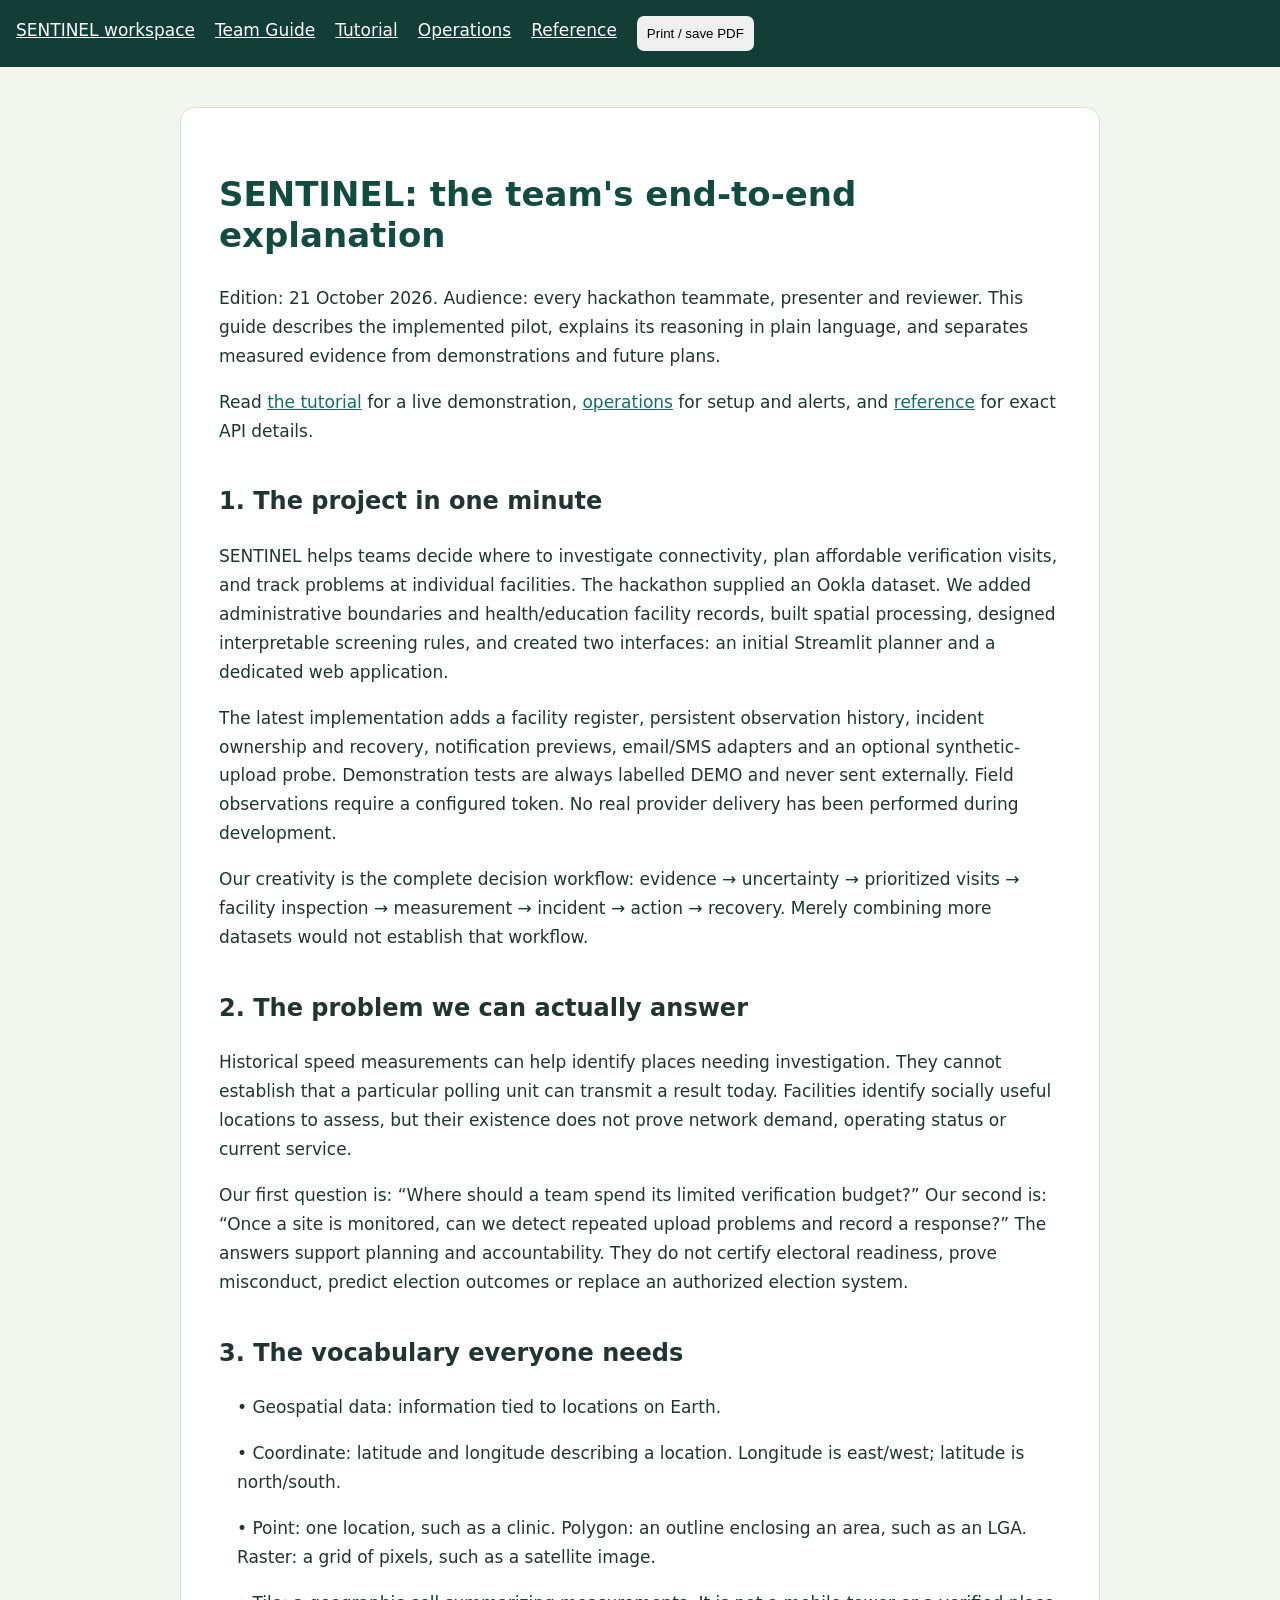
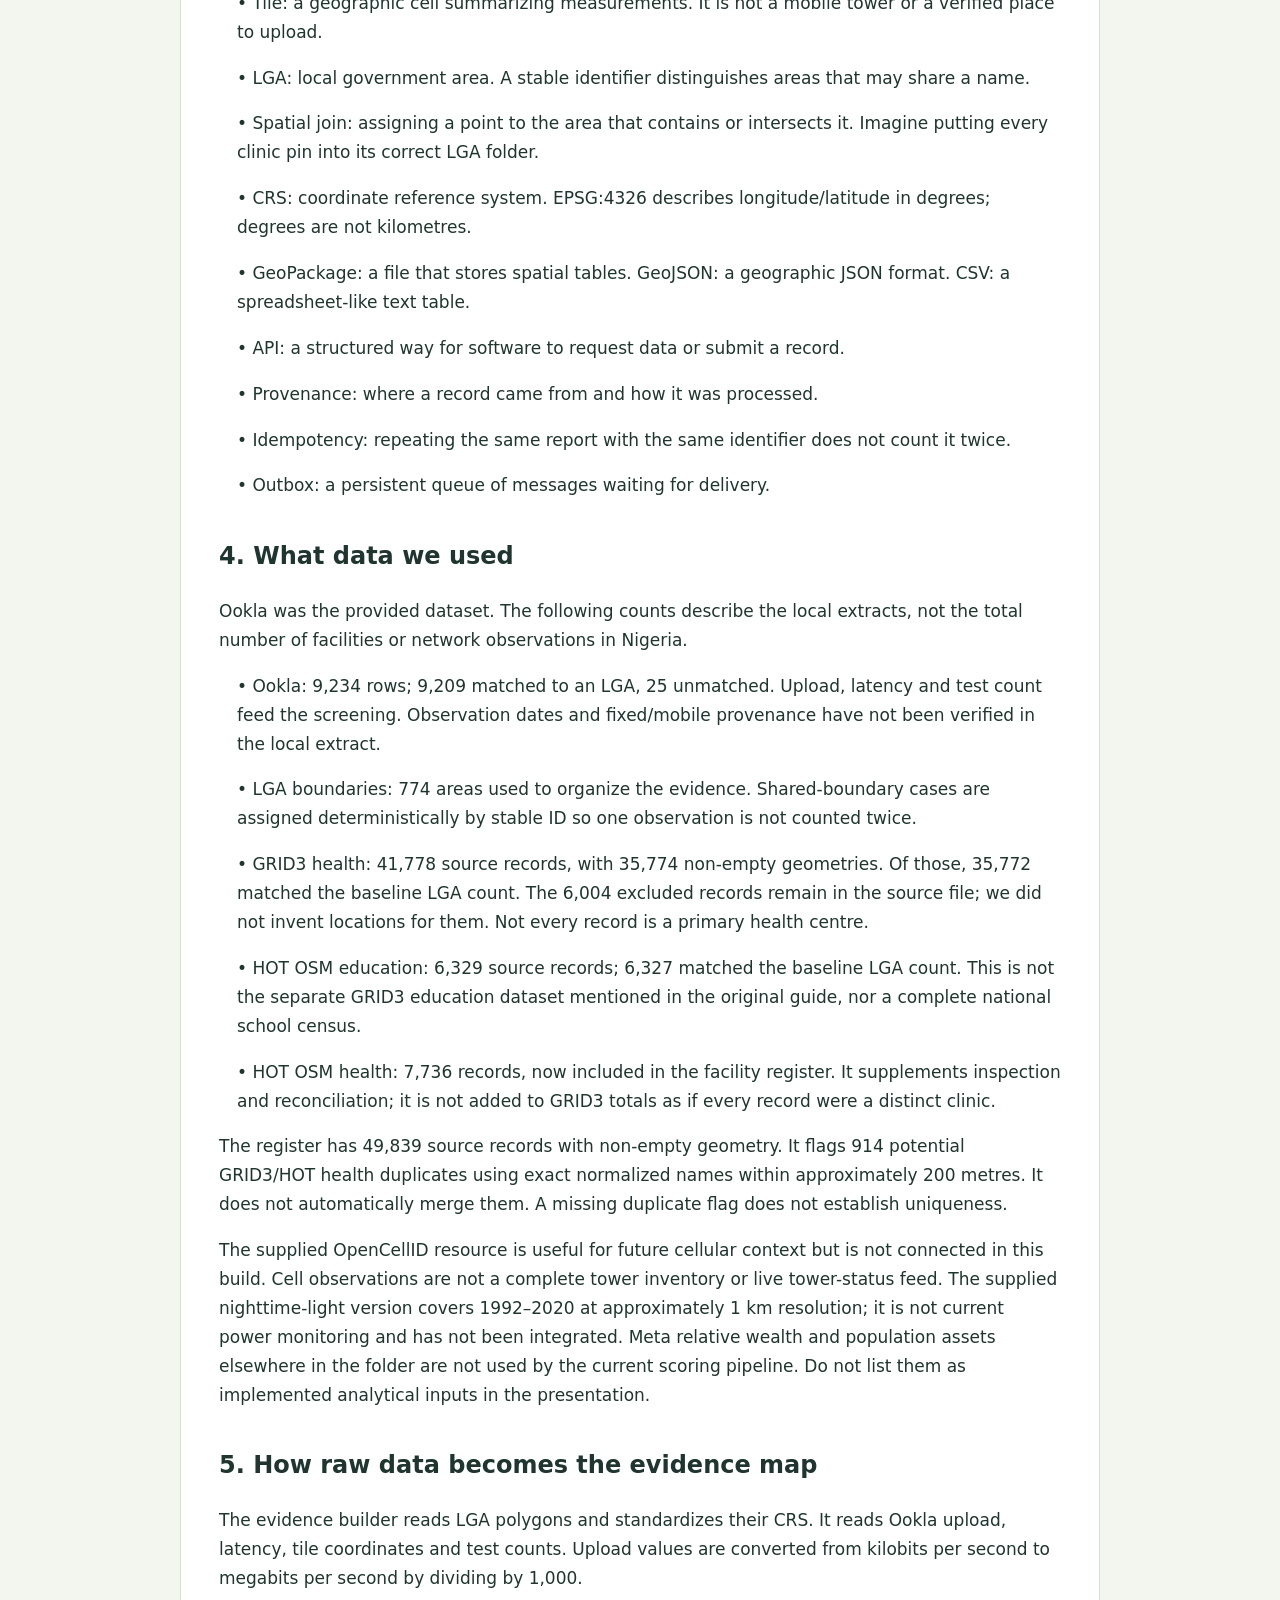
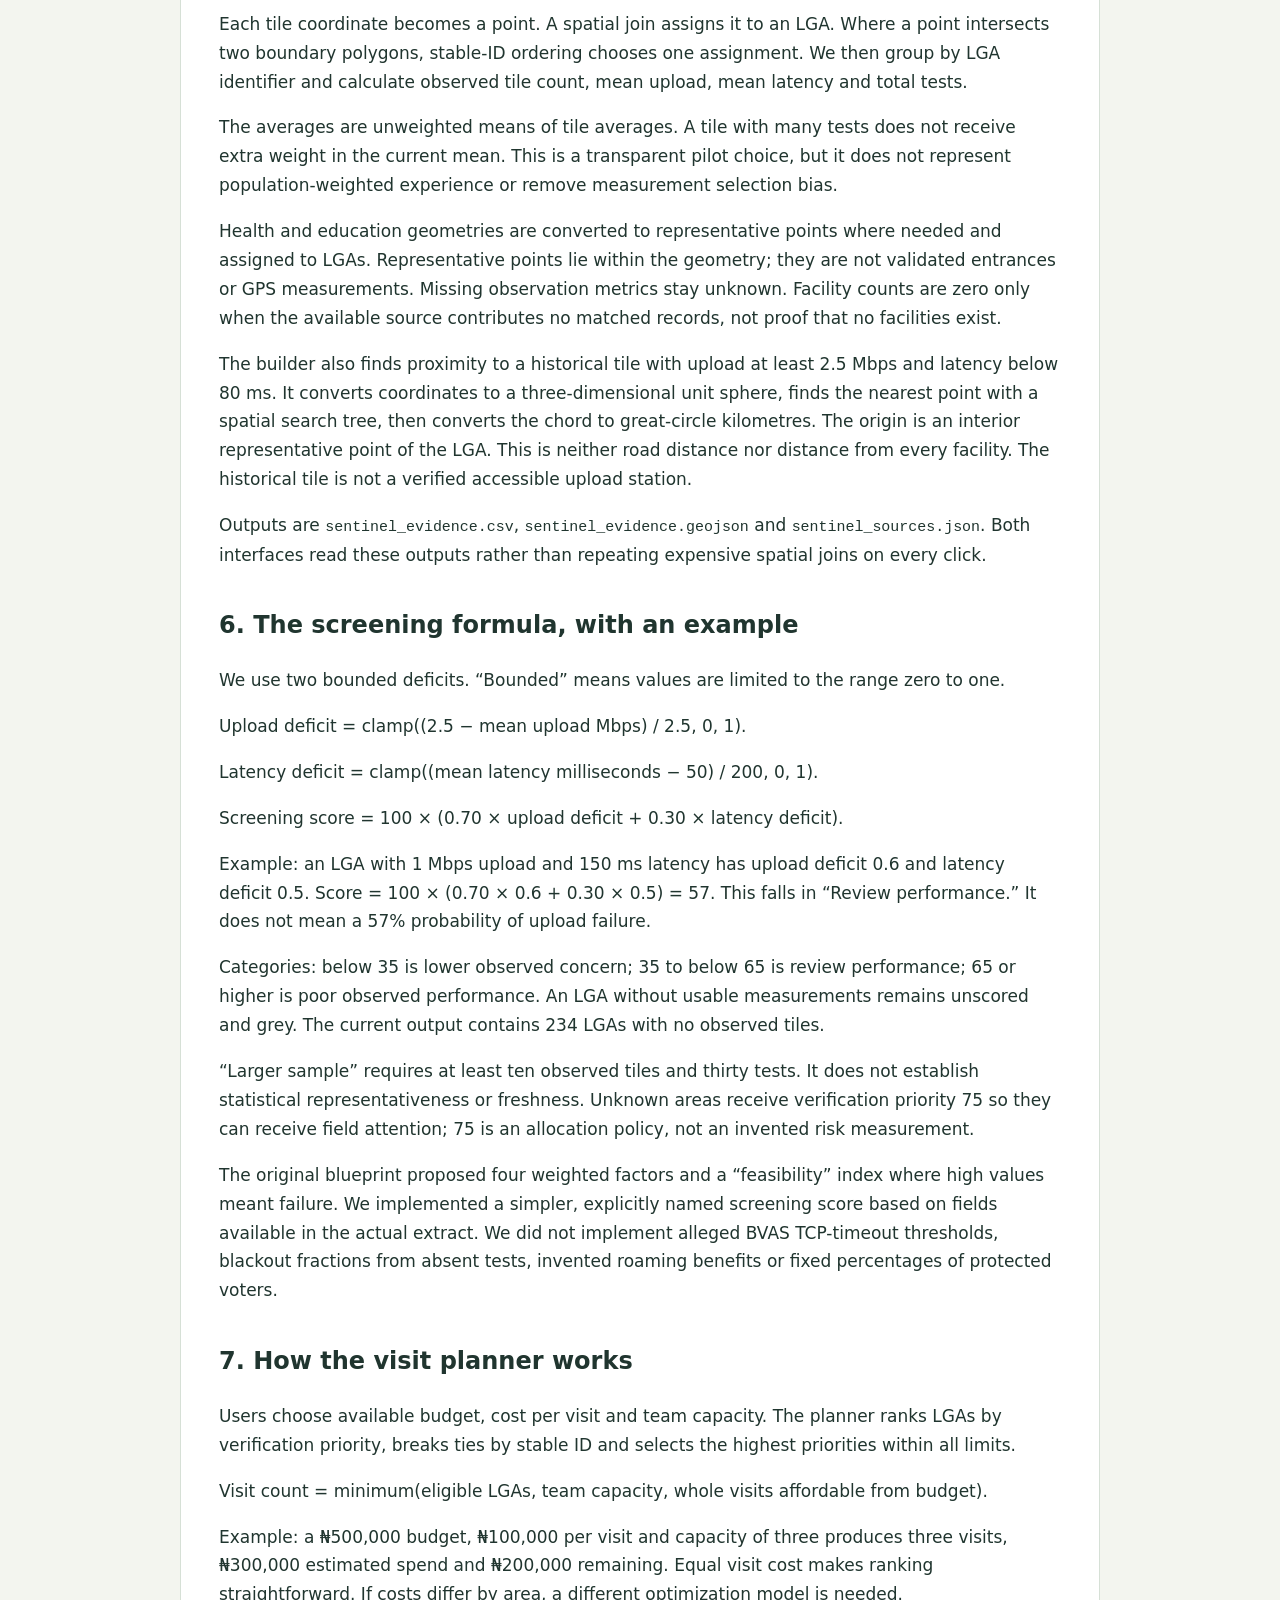
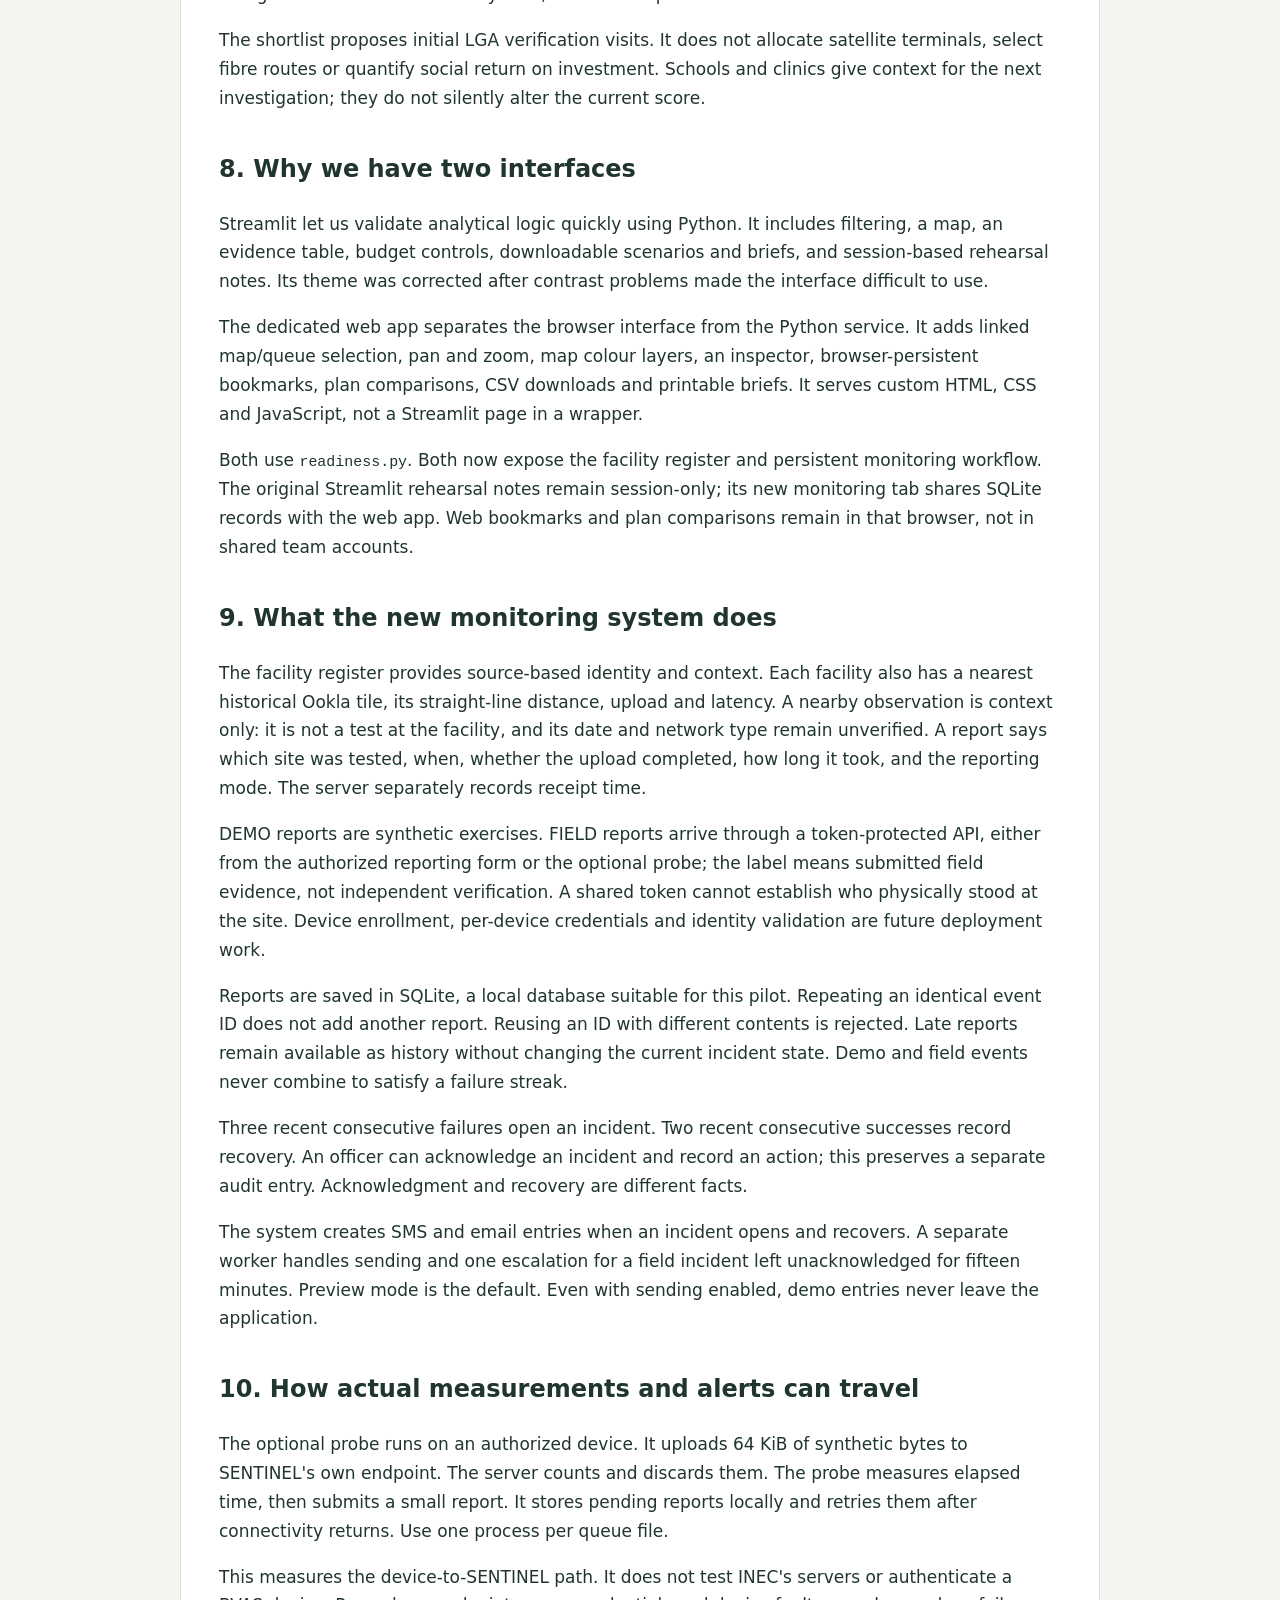
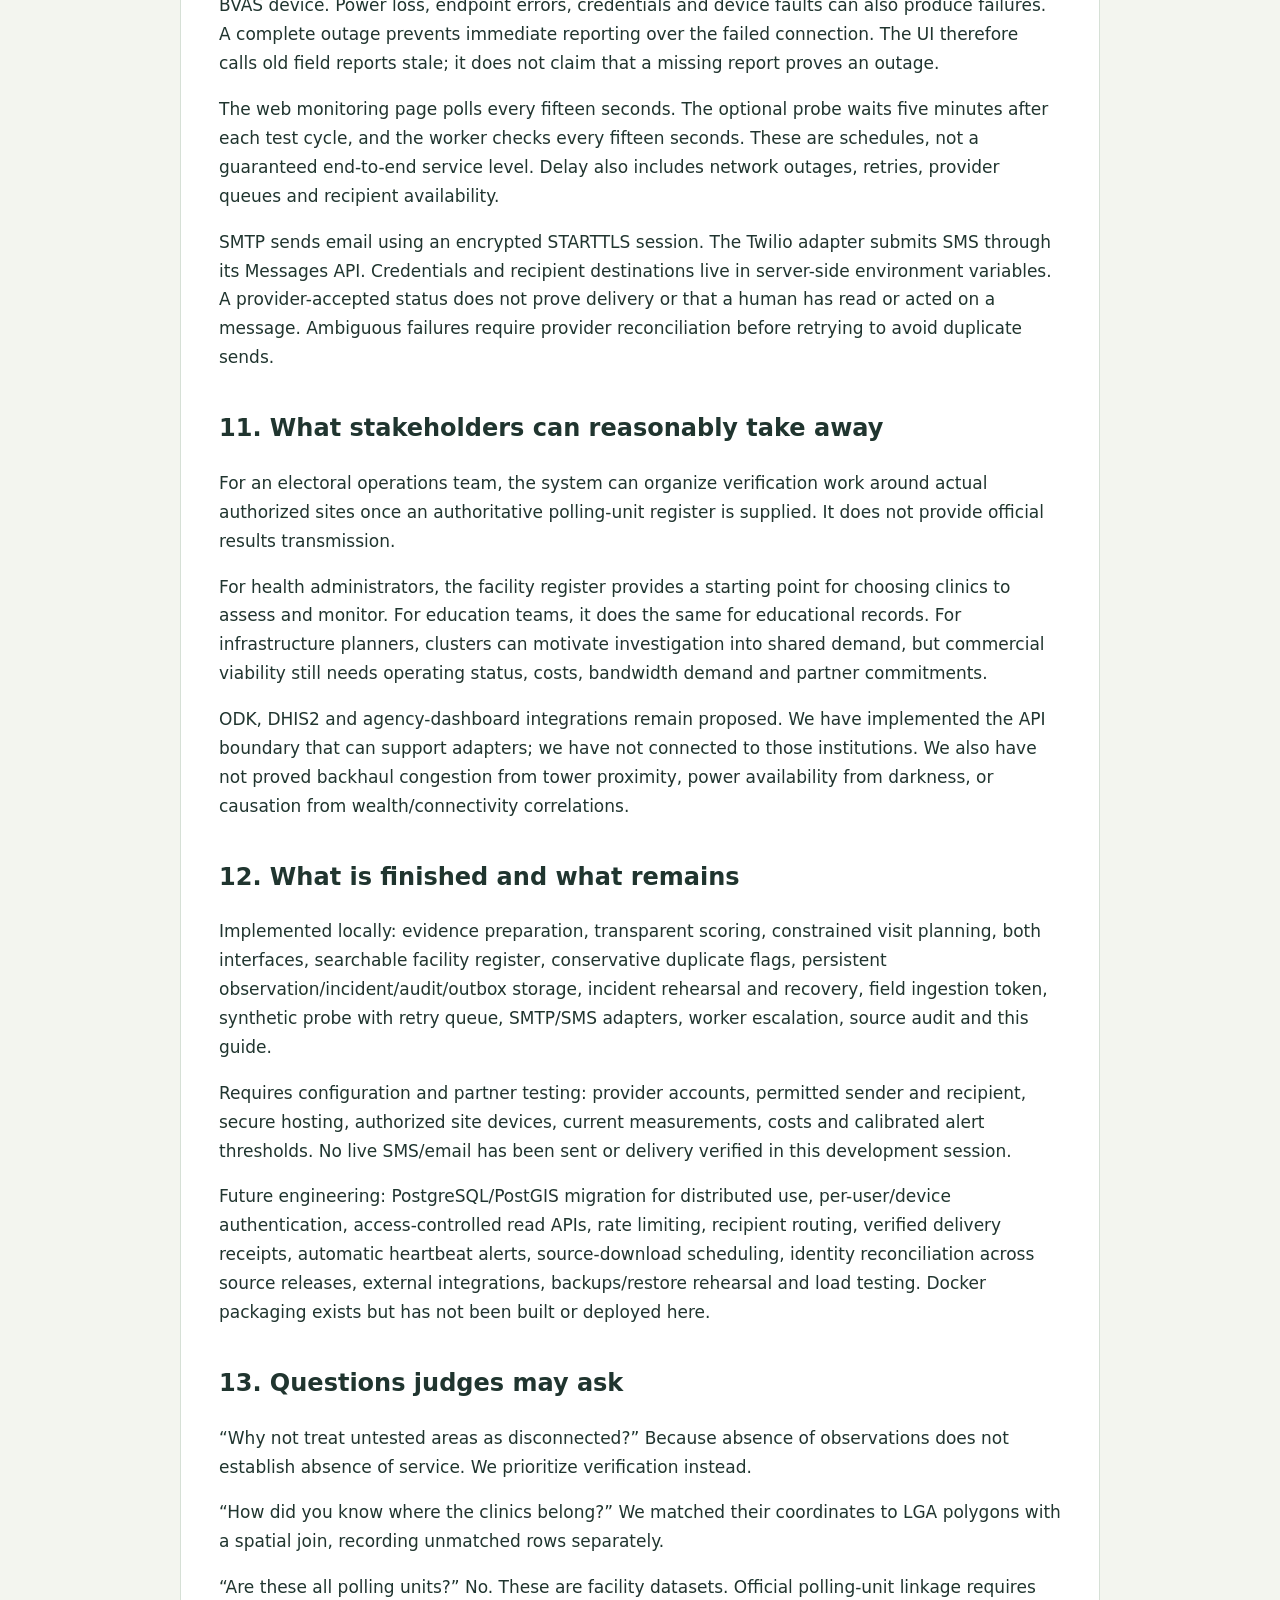
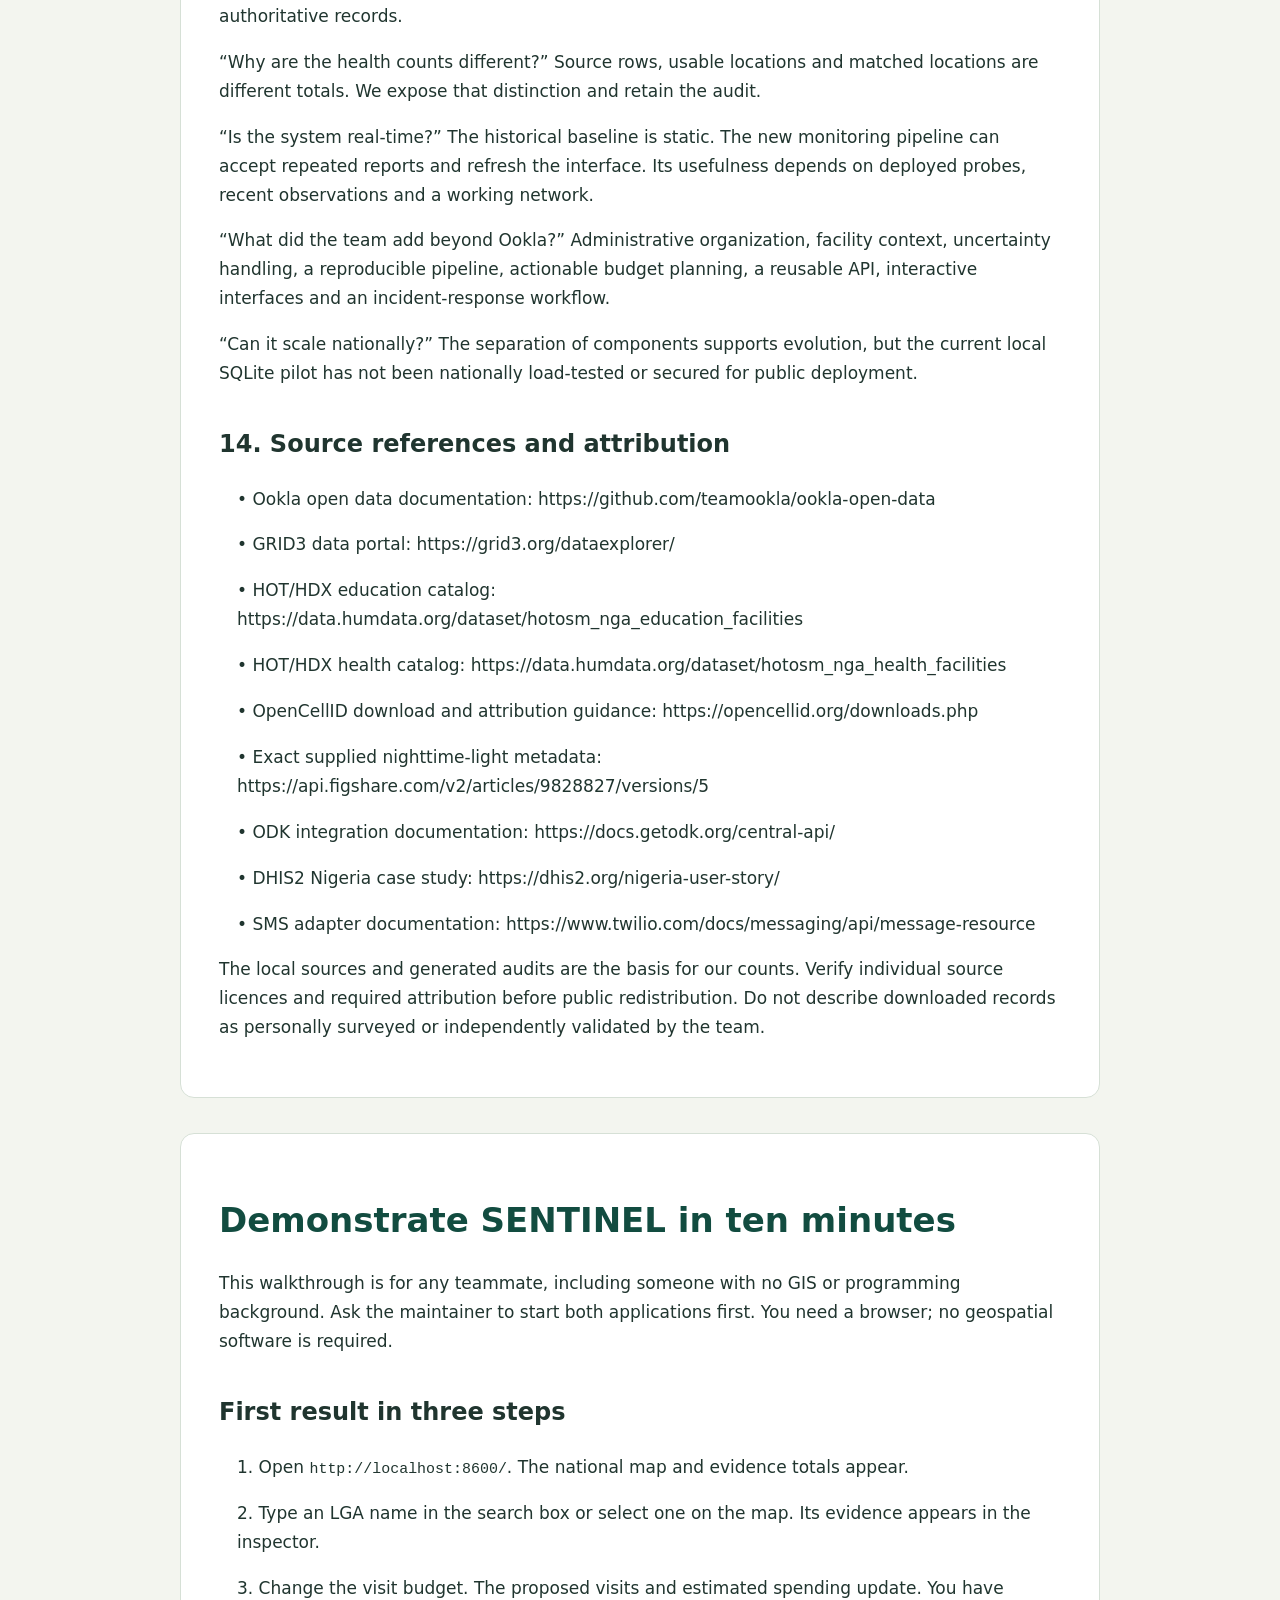
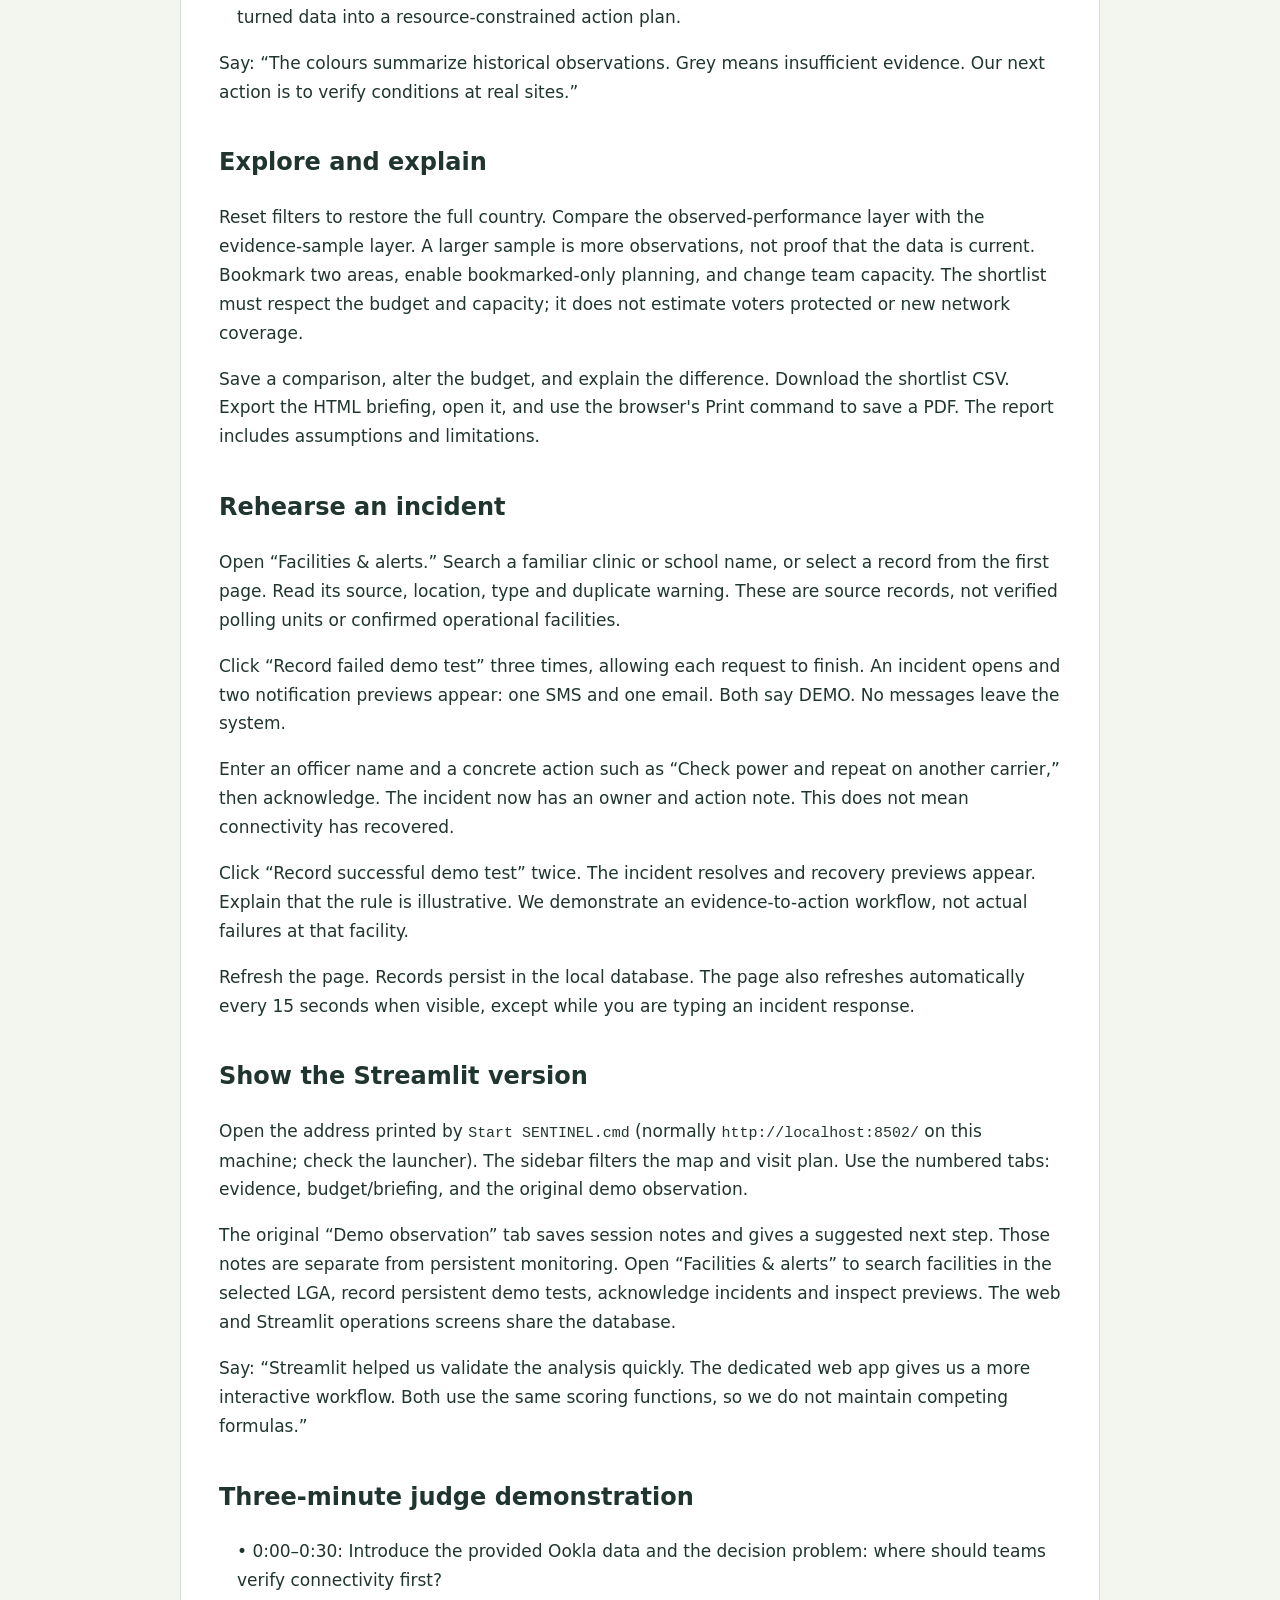
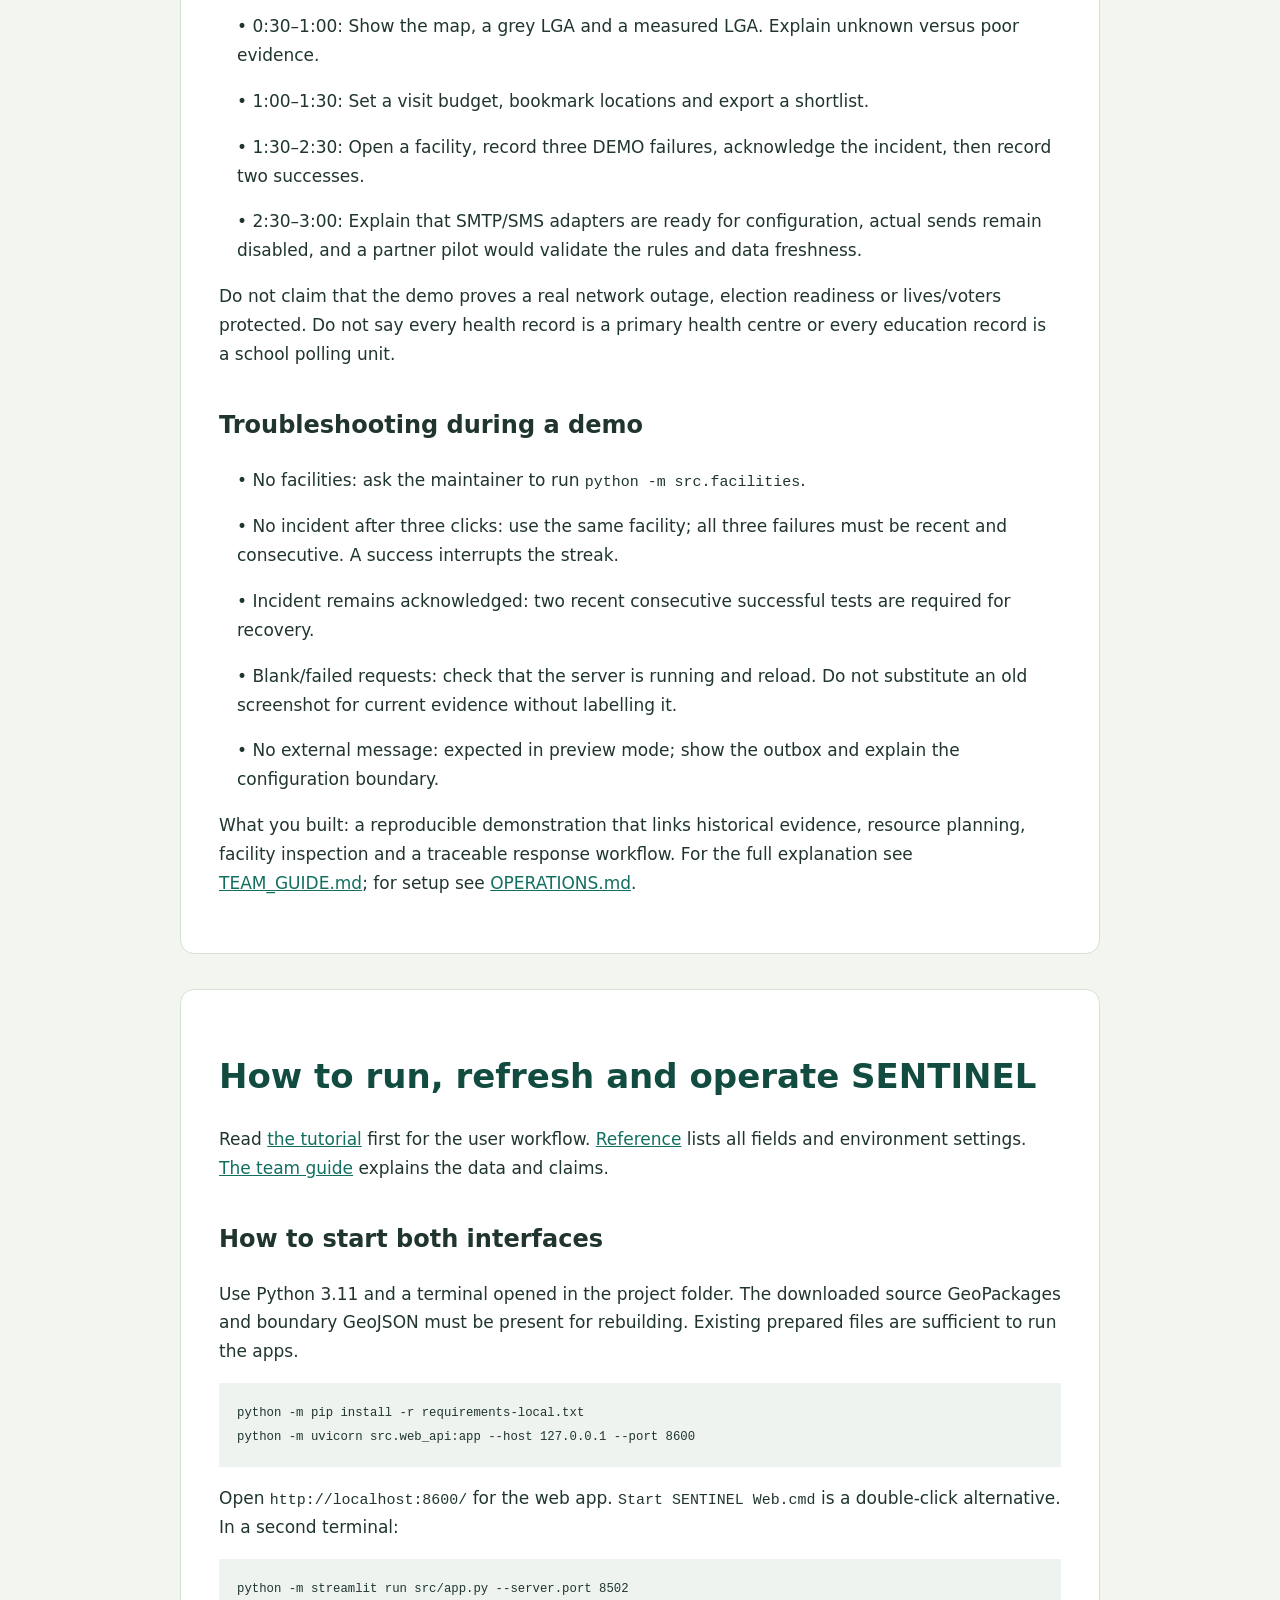
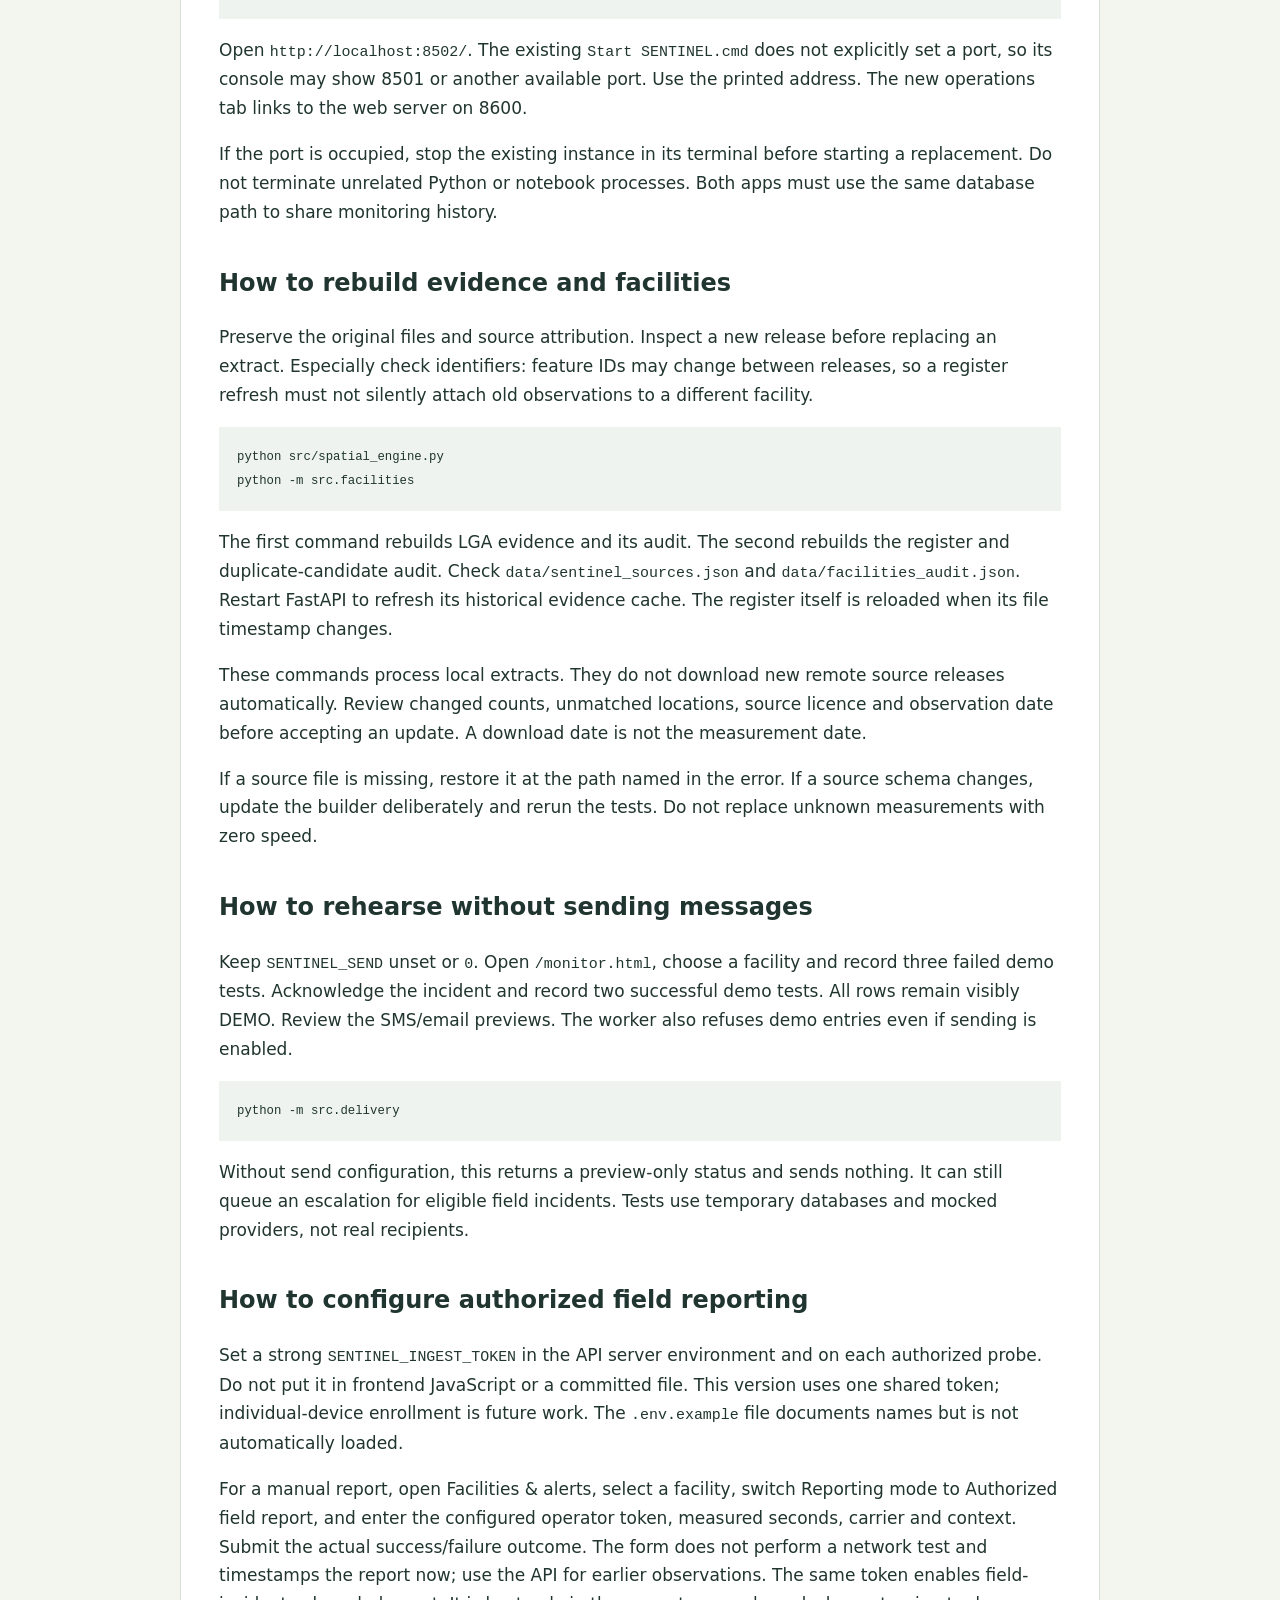
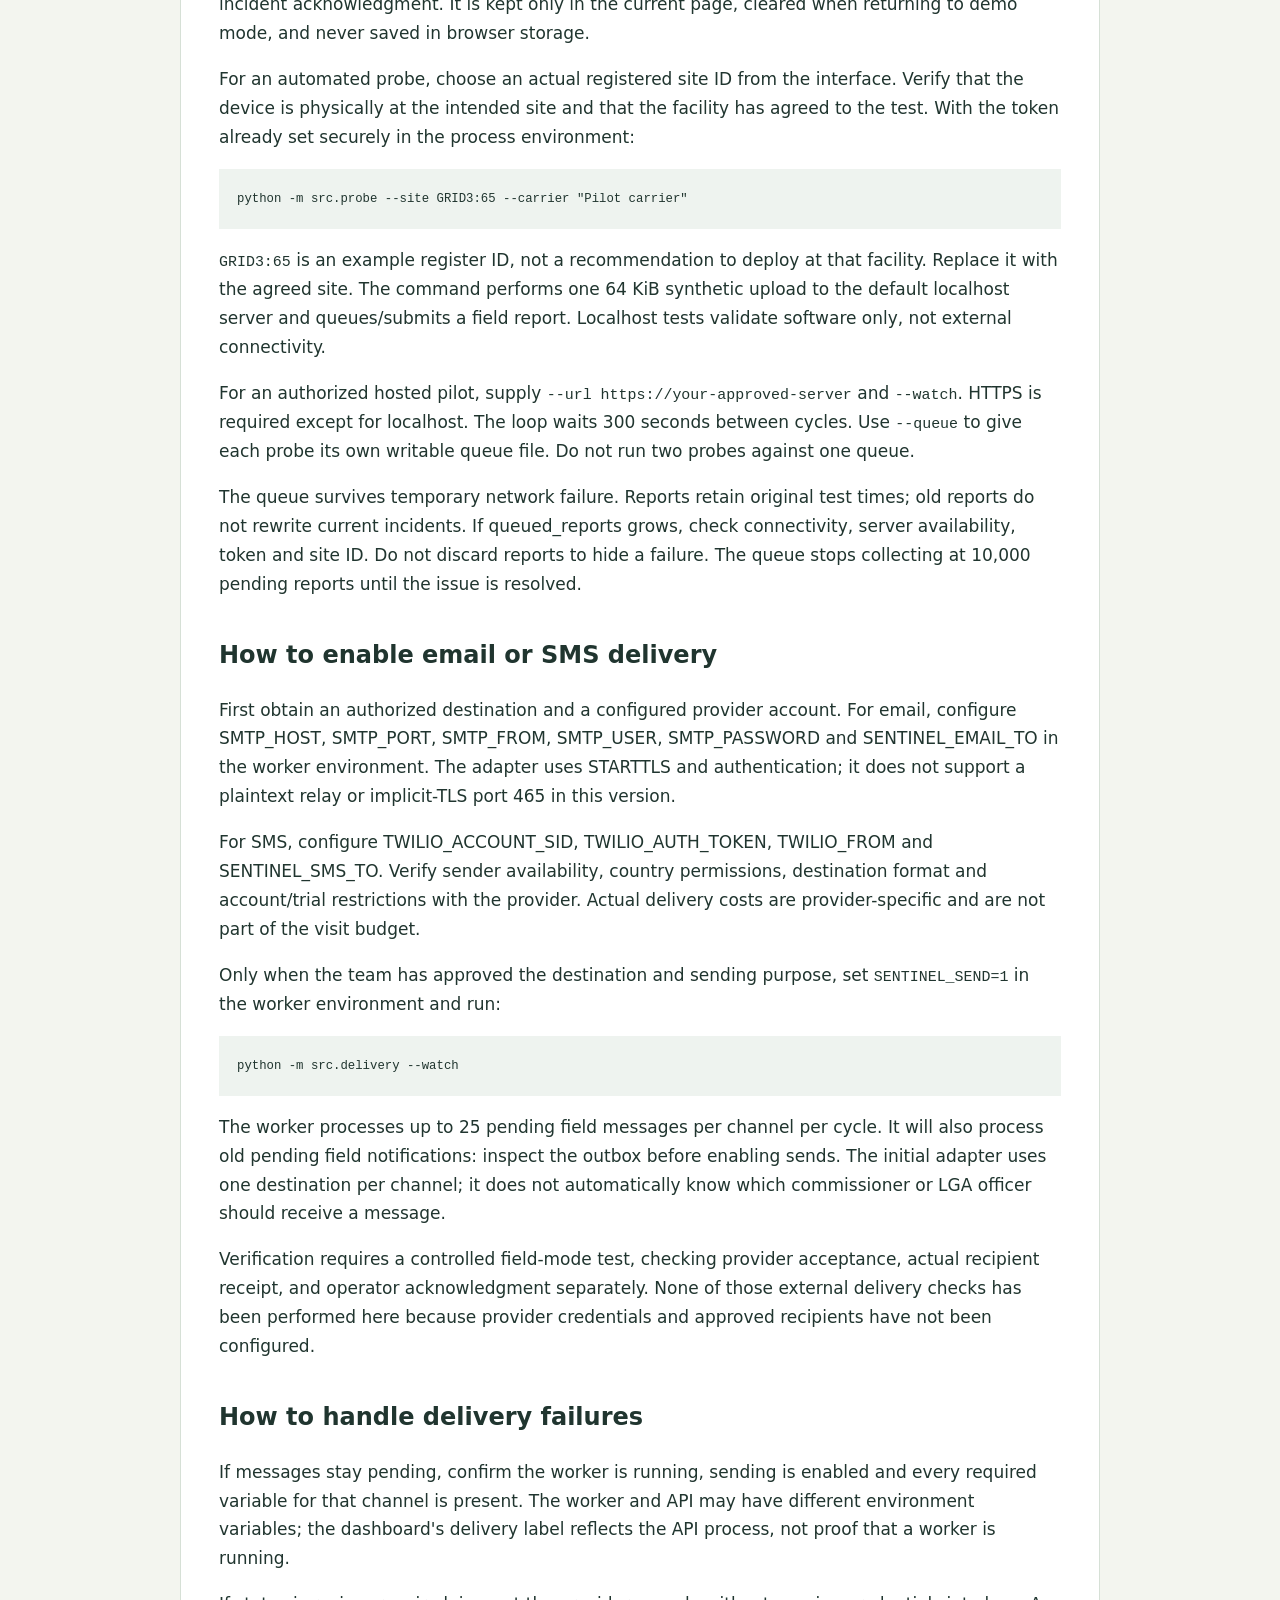
==== commit d1689e29: "Prepare Vercel runtime with private PostgreSQL monitoring" ====
--- a/web/guide.html
+++ b/web/guide.html
@@ -1,6 +1,6 @@
 <!doctype html><html lang="en"><head><meta charset="utf-8"><meta name="viewport" content="width=device-width,initial-scale=1"><title>SENTINEL team handbook</title><style>
     body{font:17px/1.7 system-ui,sans-serif;color:#20352f;background:#f3f5ef;margin:0}main{max-width:920px;margin:auto;padding:40px}nav{position:sticky;top:0;background:#123e35;color:white;padding:16px;display:flex;gap:20px;flex-wrap:wrap}nav a{color:white}h1{font-size:34px;line-height:1.2;color:#124c40}h2{font-size:24px;margin-top:36px}section{background:white;padding:38px;margin-bottom:35px;border:1px solid #d6e0d6;border-radius:14px;scroll-margin-top:90px}a{color:#126f60}pre{white-space:pre-wrap;overflow-wrap:anywhere;background:#eef3ef;padding:18px;font-size:14px}code{font-size:.88em;overflow-wrap:anywhere}.bullet{padding-left:18px}button{padding:10px;border:0;border-radius:7px;cursor:pointer}@media(max-width:650px){main{padding:12px}section{padding:20px}h1{font-size:28px}}@media print{@page{size:A4;margin:18mm}body{background:white;font-size:11pt;line-height:1.5}nav{display:none}main{padding:0;max-width:none}section{border:0;padding:0;border-radius:0;break-before:page}h1,h2,h3{break-after:avoid}pre{break-inside:avoid}a{color:inherit;text-decoration:none}}
-    </style></head><body><nav><a href="/">SENTINEL workspace</a><a href="#team_guide">Team Guide</a><a href="#tutorial">Tutorial</a><a href="#operations">Operations</a><a href="#reference">Reference</a><button onclick="window.print()">Print / save PDF</button></nav><main><section id="team_guide"><h1>SENTINEL: the team&#x27;s end-to-end explanation</h1><p>Edition: 21 October 2026. Audience: every hackathon teammate, presenter and reviewer. This guide describes the implemented pilot, explains its reasoning in plain language, and separates measured evidence from demonstrations and future plans.</p><p>Read <a href="#tutorial">the tutorial</a> for a live demonstration, <a href="#operations">operations</a> for setup and alerts, and <a href="#reference">reference</a> for exact API details.</p><h2>1. The project in one minute</h2><p>SENTINEL helps teams decide where to investigate connectivity, plan affordable verification visits, and track problems at individual facilities. The hackathon supplied an Ookla dataset. We added administrative boundaries and health/education facility records, built spatial processing, designed interpretable screening rules, and created two interfaces: an initial Streamlit planner and a dedicated web application.</p><p>The latest implementation adds a facility register, persistent observation history, incident ownership and recovery, notification previews, email/SMS adapters and an optional synthetic-upload probe. Demonstration tests are always labelled DEMO and never sent externally. Field observations require a configured token. No real provider delivery has been performed during development.</p><p>Our creativity is the complete decision workflow: evidence → uncertainty → prioritized visits → facility inspection → measurement → incident → action → recovery. Merely combining more datasets would not establish that workflow.</p><h2>2. The problem we can actually answer</h2><p>Historical speed measurements can help identify places needing investigation. They cannot establish that a particular polling unit can transmit a result today. Facilities identify socially useful locations to assess, but their existence does not prove network demand, operating status or current service.</p><p>Our first question is: “Where should a team spend its limited verification budget?” Our second is: “Once a site is monitored, can we detect repeated upload problems and record a response?” The answers support planning and accountability. They do not certify electoral readiness, prove misconduct, predict election outcomes or replace an authorized election system.</p><h2>3. The vocabulary everyone needs</h2><p class="bullet">• Geospatial data: information tied to locations on Earth.</p><p class="bullet">• Coordinate: latitude and longitude describing a location. Longitude is east/west; latitude is north/south.</p><p class="bullet">• Point: one location, such as a clinic. Polygon: an outline enclosing an area, such as an LGA. Raster: a grid of pixels, such as a satellite image.</p><p class="bullet">• Tile: a geographic cell summarizing measurements. It is not a mobile tower or a verified place to upload.</p><p class="bullet">• LGA: local government area. A stable identifier distinguishes areas that may share a name.</p><p class="bullet">• Spatial join: assigning a point to the area that contains or intersects it. Imagine putting every clinic pin into its correct LGA folder.</p><p class="bullet">• CRS: coordinate reference system. EPSG:4326 describes longitude/latitude in degrees; degrees are not kilometres.</p><p class="bullet">• GeoPackage: a file that stores spatial tables. GeoJSON: a geographic JSON format. CSV: a spreadsheet-like text table.</p><p class="bullet">• API: a structured way for software to request data or submit a record.</p><p class="bullet">• Provenance: where a record came from and how it was processed.</p><p class="bullet">• Idempotency: repeating the same report with the same identifier does not count it twice.</p><p class="bullet">• Outbox: a persistent queue of messages waiting for delivery.</p><h2>4. What data we used</h2><p>Ookla was the provided dataset. The following counts describe the local extracts, not the total number of facilities or network observations in Nigeria.</p><p class="bullet">• Ookla: 9,234 rows; 9,209 matched to an LGA, 25 unmatched. Upload, latency and test count feed the screening. Observation dates and fixed/mobile provenance have not been verified in the local extract.</p><p class="bullet">• LGA boundaries: 774 areas used to organize the evidence. Shared-boundary cases are assigned deterministically by stable ID so one observation is not counted twice.</p><p class="bullet">• GRID3 health: 41,778 source records, with 35,774 non-empty geometries. Of those, 35,772 matched the baseline LGA count. The 6,004 excluded records remain in the source file; we did not invent locations for them. Not every record is a primary health centre.</p><p class="bullet">• HOT OSM education: 6,329 source records; 6,327 matched the baseline LGA count. This is not the separate GRID3 education dataset mentioned in the original guide, nor a complete national school census.</p><p class="bullet">• HOT OSM health: 7,736 records, now included in the facility register. It supplements inspection and reconciliation; it is not added to GRID3 totals as if every record were a distinct clinic.</p><p>The register has 49,839 source records with non-empty geometry. It flags 914 potential GRID3/HOT health duplicates using exact normalized names within approximately 200 metres. It does not automatically merge them. A missing duplicate flag does not establish uniqueness.</p><p>The supplied OpenCellID resource is useful for future cellular context but is not connected in this build. Cell observations are not a complete tower inventory or live tower-status feed. The supplied nighttime-light version covers 1992–2020 at approximately 1 km resolution; it is not current power monitoring and has not been integrated. Meta relative wealth and population assets elsewhere in the folder are not used by the current scoring pipeline. Do not list them as implemented analytical inputs in the presentation.</p><h2>5. How raw data becomes the evidence map</h2><p>The evidence builder reads LGA polygons and standardizes their CRS. It reads Ookla upload, latency, tile coordinates and test counts. Upload values are converted from kilobits per second to megabits per second by dividing by 1,000.</p><p>Each tile coordinate becomes a point. A spatial join assigns it to an LGA. Where a point intersects two boundary polygons, stable-ID ordering chooses one assignment. We then group by LGA identifier and calculate observed tile count, mean upload, mean latency and total tests.</p><p>The averages are unweighted means of tile averages. A tile with many tests does not receive extra weight in the current mean. This is a transparent pilot choice, but it does not represent population-weighted experience or remove measurement selection bias.</p><p>Health and education geometries are converted to representative points where needed and assigned to LGAs. Representative points lie within the geometry; they are not validated entrances or GPS measurements. Missing observation metrics stay unknown. Facility counts are zero only when the available source contributes no matched records, not proof that no facilities exist.</p><p>The builder also finds proximity to a historical tile with upload at least 2.5 Mbps and latency below 80 ms. It converts coordinates to a three-dimensional unit sphere, finds the nearest point with a spatial search tree, then converts the chord to great-circle kilometres. The origin is an interior representative point of the LGA. This is neither road distance nor distance from every facility. The historical tile is not a verified accessible upload station.</p><p>Outputs are <code>sentinel_evidence.csv</code>, <code>sentinel_evidence.geojson</code> and <code>sentinel_sources.json</code>. Both interfaces read these outputs rather than repeating expensive spatial joins on every click.</p><h2>6. The screening formula, with an example</h2><p>We use two bounded deficits. “Bounded” means values are limited to the range zero to one.</p><p>Upload deficit = clamp((2.5 − mean upload Mbps) / 2.5, 0, 1).</p><p>Latency deficit = clamp((mean latency milliseconds − 50) / 200, 0, 1).</p><p>Screening score = 100 × (0.70 × upload deficit + 0.30 × latency deficit).</p><p>Example: an LGA with 1 Mbps upload and 150 ms latency has upload deficit 0.6 and latency deficit 0.5. Score = 100 × (0.70 × 0.6 + 0.30 × 0.5) = 57. This falls in “Review performance.” It does not mean a 57% probability of upload failure.</p><p>Categories: below 35 is lower observed concern; 35 to below 65 is review performance; 65 or higher is poor observed performance. An LGA without usable measurements remains unscored and grey. The current output contains 234 LGAs with no observed tiles.</p><p>“Larger sample” requires at least ten observed tiles and thirty tests. It does not establish statistical representativeness or freshness. Unknown areas receive verification priority 75 so they can receive field attention; 75 is an allocation policy, not an invented risk measurement.</p><p>The original blueprint proposed four weighted factors and a “feasibility” index where high values meant failure. We implemented a simpler, explicitly named screening score based on fields available in the actual extract. We did not implement alleged BVAS TCP-timeout thresholds, blackout fractions from absent tests, invented roaming benefits or fixed percentages of protected voters.</p><h2>7. How the visit planner works</h2><p>Users choose available budget, cost per visit and team capacity. The planner ranks LGAs by verification priority, breaks ties by stable ID and selects the highest priorities within all limits.</p><p>Visit count = minimum(eligible LGAs, team capacity, whole visits affordable from budget).</p><p>Example: a ₦500,000 budget, ₦100,000 per visit and capacity of three produces three visits, ₦300,000 estimated spend and ₦200,000 remaining. Equal visit cost makes ranking straightforward. If costs differ by area, a different optimization model is needed.</p><p>The shortlist proposes initial LGA verification visits. It does not allocate satellite terminals, select fibre routes or quantify social return on investment. Schools and clinics give context for the next investigation; they do not silently alter the current score.</p><h2>8. Why we have two interfaces</h2><p>Streamlit let us validate analytical logic quickly using Python. It includes filtering, a map, an evidence table, budget controls, downloadable scenarios and briefs, and session-based rehearsal notes. Its theme was corrected after contrast problems made the interface difficult to use.</p><p>The dedicated web app separates the browser interface from the Python service. It adds linked map/queue selection, pan and zoom, map colour layers, an inspector, browser-persistent bookmarks, plan comparisons, CSV downloads and printable briefs. It serves custom HTML, CSS and JavaScript, not a Streamlit page in a wrapper.</p><p>Both use <code>readiness.py</code>. Both now expose the facility register and persistent monitoring workflow. The original Streamlit rehearsal notes remain session-only; its new monitoring tab shares SQLite records with the web app. Web bookmarks and plan comparisons remain in that browser, not in shared team accounts.</p><h2>9. What the new monitoring system does</h2><p>The facility register provides source-based identity and context. Each facility also has a nearest historical Ookla tile, its straight-line distance, upload and latency. A nearby observation is context only: it is not a test at the facility, and its date and network type remain unverified. A report says which site was tested, when, whether the upload completed, how long it took, and the reporting mode. The server separately records receipt time.</p><p>DEMO reports are synthetic exercises. FIELD reports arrive through a token-protected API, either from the authorized reporting form or the optional probe; the label means submitted field evidence, not independent verification. A shared token cannot establish who physically stood at the site. Device enrollment, per-device credentials and identity validation are future deployment work.</p><p>Reports are saved in SQLite, a local database suitable for this pilot. Repeating an identical event ID does not add another report. Reusing an ID with different contents is rejected. Late reports remain available as history without changing the current incident state. Demo and field events never combine to satisfy a failure streak.</p><p>Three recent consecutive failures open an incident. Two recent consecutive successes record recovery. An officer can acknowledge an incident and record an action; this preserves a separate audit entry. Acknowledgment and recovery are different facts.</p><p>The system creates SMS and email entries when an incident opens and recovers. A separate worker handles sending and one escalation for a field incident left unacknowledged for fifteen minutes. Preview mode is the default. Even with sending enabled, demo entries never leave the application.</p><h2>10. How actual measurements and alerts can travel</h2><p>The optional probe runs on an authorized device. It uploads 64 KiB of synthetic bytes to SENTINEL&#x27;s own endpoint. The server counts and discards them. The probe measures elapsed time, then submits a small report. It stores pending reports locally and retries them after connectivity returns. Use one process per queue file.</p><p>This measures the device-to-SENTINEL path. It does not test INEC&#x27;s servers or authenticate a BVAS device. Power loss, endpoint errors, credentials and device faults can also produce failures. A complete outage prevents immediate reporting over the failed connection. The UI therefore calls old field reports stale; it does not claim that a missing report proves an outage.</p><p>The web monitoring page polls every fifteen seconds. The optional probe waits five minutes after each test cycle, and the worker checks every fifteen seconds. These are schedules, not a guaranteed end-to-end service level. Delay also includes network outages, retries, provider queues and recipient availability.</p><p>SMTP sends email using an encrypted STARTTLS session. The Twilio adapter submits SMS through its Messages API. Credentials and recipient destinations live in server-side environment variables. A provider-accepted status does not prove delivery or that a human has read or acted on a message. Ambiguous failures require provider reconciliation before retrying to avoid duplicate sends.</p><h2>11. What stakeholders can reasonably take away</h2><p>For an electoral operations team, the system can organize verification work around actual authorized sites once an authoritative polling-unit register is supplied. It does not provide official results transmission.</p><p>For health administrators, the facility register provides a starting point for choosing clinics to assess and monitor. For education teams, it does the same for educational records. For infrastructure planners, clusters can motivate investigation into shared demand, but commercial viability still needs operating status, costs, bandwidth demand and partner commitments.</p><p>ODK, DHIS2 and agency-dashboard integrations remain proposed. We have implemented the API boundary that can support adapters; we have not connected to those institutions. We also have not proved backhaul congestion from tower proximity, power availability from darkness, or causation from wealth/connectivity correlations.</p><h2>12. What is finished and what remains</h2><p>Implemented locally: evidence preparation, transparent scoring, constrained visit planning, both interfaces, searchable facility register, conservative duplicate flags, persistent observation/incident/audit/outbox storage, incident rehearsal and recovery, field ingestion token, synthetic probe with retry queue, SMTP/SMS adapters, worker escalation, source audit and this guide.</p><p>Requires configuration and partner testing: provider accounts, permitted sender and recipient, secure hosting, authorized site devices, current measurements, costs and calibrated alert thresholds. No live SMS/email has been sent or delivery verified in this development session.</p><p>Future engineering: PostgreSQL/PostGIS migration for distributed use, per-user/device authentication, access-controlled read APIs, rate limiting, recipient routing, verified delivery receipts, automatic heartbeat alerts, source-download scheduling, identity reconciliation across source releases, external integrations, backups/restore rehearsal and load testing. Docker packaging exists but has not been built or deployed here.</p><h2>13. Questions judges may ask</h2><p>“Why not treat untested areas as disconnected?” Because absence of observations does not establish absence of service. We prioritize verification instead.</p><p>“How did you know where the clinics belong?” We matched their coordinates to LGA polygons with a spatial join, recording unmatched rows separately.</p><p>“Are these all polling units?” No. These are facility datasets. Official polling-unit linkage requires authoritative records.</p><p>“Why are the health counts different?” Source rows, usable locations and matched locations are different totals. We expose that distinction and retain the audit.</p><p>“Is the system real-time?” The historical baseline is static. The new monitoring pipeline can accept repeated reports and refresh the interface. Its usefulness depends on deployed probes, recent observations and a working network.</p><p>“What did the team add beyond Ookla?” Administrative organization, facility context, uncertainty handling, a reproducible pipeline, actionable budget planning, a reusable API, interactive interfaces and an incident-response workflow.</p><p>“Can it scale nationally?” The separation of components supports evolution, but the current local SQLite pilot has not been nationally load-tested or secured for public deployment.</p><h2>14. Source references and attribution</h2><p class="bullet">• Ookla open data documentation: https://github.com/teamookla/ookla-open-data</p><p class="bullet">• GRID3 data portal: https://grid3.org/dataexplorer/</p><p class="bullet">• HOT/HDX education catalog: https://data.humdata.org/dataset/hotosm_nga_education_facilities</p><p class="bullet">• HOT/HDX health catalog: https://data.humdata.org/dataset/hotosm_nga_health_facilities</p><p class="bullet">• OpenCellID download and attribution guidance: https://opencellid.org/downloads.php</p><p class="bullet">• Exact supplied nighttime-light metadata: https://api.figshare.com/v2/articles/9828827/versions/5</p><p class="bullet">• ODK integration documentation: https://docs.getodk.org/central-api/</p><p class="bullet">• DHIS2 Nigeria case study: https://dhis2.org/nigeria-user-story/</p><p class="bullet">• SMS adapter documentation: https://www.twilio.com/docs/messaging/api/message-resource</p><p>The local sources and generated audits are the basis for our counts. Verify individual source licences and required attribution before public redistribution. Do not describe downloaded records as personally surveyed or independently validated by the team.</p></section><section id="tutorial"><h1>Demonstrate SENTINEL in ten minutes</h1><p>This walkthrough is for any teammate, including someone with no GIS or programming background. Ask the maintainer to start both applications first. You need a browser; no geospatial software is required.</p><h2>First result in three steps</h2><p class="bullet">1. Open <code>http://localhost:8600/</code>. The national map and evidence totals appear.</p><p class="bullet">2. Type an LGA name in the search box or select one on the map. Its evidence appears in the inspector.</p><p class="bullet">3. Change the visit budget. The proposed visits and estimated spending update. You have turned data into a resource-constrained action plan.</p><p>Say: “The colours summarize historical observations. Grey means insufficient evidence. Our next action is to verify conditions at real sites.”</p><h2>Explore and explain</h2><p>Reset filters to restore the full country. Compare the observed-performance layer with the evidence-sample layer. A larger sample is more observations, not proof that the data is current. Bookmark two areas, enable bookmarked-only planning, and change team capacity. The shortlist must respect the budget and capacity; it does not estimate voters protected or new network coverage.</p><p>Save a comparison, alter the budget, and explain the difference. Download the shortlist CSV. Export the HTML briefing, open it, and use the browser&#x27;s Print command to save a PDF. The report includes assumptions and limitations.</p><h2>Rehearse an incident</h2><p>Open “Facilities &amp; alerts.” Search a familiar clinic or school name, or select a record from the first page. Read its source, location, type and duplicate warning. These are source records, not verified polling units or confirmed operational facilities.</p><p>Click “Record failed demo test” three times, allowing each request to finish. An incident opens and two notification previews appear: one SMS and one email. Both say DEMO. No messages leave the system.</p><p>Enter an officer name and a concrete action such as “Check power and repeat on another carrier,” then acknowledge. The incident now has an owner and action note. This does not mean connectivity has recovered.</p><p>Click “Record successful demo test” twice. The incident resolves and recovery previews appear. Explain that the rule is illustrative. We demonstrate an evidence-to-action workflow, not actual failures at that facility.</p><p>Refresh the page. Records persist in the local database. The page also refreshes automatically every 15 seconds when visible, except while you are typing an incident response.</p><h2>Show the Streamlit version</h2><p>Open the address printed by <code>Start SENTINEL.cmd</code> (normally <code>http://localhost:8502/</code> on this machine; check the launcher). The sidebar filters the map and visit plan. Use the numbered tabs: evidence, budget/briefing, and the original demo observation.</p><p>The original “Demo observation” tab saves session notes and gives a suggested next step. Those notes are separate from persistent monitoring. Open “Facilities &amp; alerts” to search facilities in the selected LGA, record persistent demo tests, acknowledge incidents and inspect previews. The web and Streamlit operations screens share the database.</p><p>Say: “Streamlit helped us validate the analysis quickly. The dedicated web app gives us a more interactive workflow. Both use the same scoring functions, so we do not maintain competing formulas.”</p><h2>Three-minute judge demonstration</h2><p class="bullet">• 0:00–0:30: Introduce the provided Ookla data and the decision problem: where should teams verify connectivity first?</p><p class="bullet">• 0:30–1:00: Show the map, a grey LGA and a measured LGA. Explain unknown versus poor evidence.</p><p class="bullet">• 1:00–1:30: Set a visit budget, bookmark locations and export a shortlist.</p><p class="bullet">• 1:30–2:30: Open a facility, record three DEMO failures, acknowledge the incident, then record two successes.</p><p class="bullet">• 2:30–3:00: Explain that SMTP/SMS adapters are ready for configuration, actual sends remain disabled, and a partner pilot would validate the rules and data freshness.</p><p>Do not claim that the demo proves a real network outage, election readiness or lives/voters protected. Do not say every health record is a primary health centre or every education record is a school polling unit.</p><h2>Troubleshooting during a demo</h2><p class="bullet">• No facilities: ask the maintainer to run <code>python -m src.facilities</code>.</p><p class="bullet">• No incident after three clicks: use the same facility; all three failures must be recent and consecutive. A success interrupts the streak.</p><p class="bullet">• Incident remains acknowledged: two recent consecutive successful tests are required for recovery.</p><p class="bullet">• Blank/failed requests: check that the server is running and reload. Do not substitute an old screenshot for current evidence without labelling it.</p><p class="bullet">• No external message: expected in preview mode; show the outbox and explain the configuration boundary.</p><p>What you built: a reproducible demonstration that links historical evidence, resource planning, facility inspection and a traceable response workflow. For the full explanation see <a href="#team_guide">TEAM_GUIDE.md</a>; for setup see <a href="#operations">OPERATIONS.md</a>.</p></section><section id="operations"><h1>How to run, refresh and operate SENTINEL</h1><p>Read <a href="#tutorial">the tutorial</a> first for the user workflow. <a href="#reference">Reference</a> lists all fields and environment settings. <a href="#team_guide">The team guide</a> explains the data and claims.</p><h2>How to start both interfaces</h2><p>Use Python 3.11 and a terminal opened in the project folder. The downloaded source GeoPackages and boundary GeoJSON must be present for rebuilding. Existing prepared files are sufficient to run the apps.</p><pre><code>python -m pip install -r requirements.txt
+    </style></head><body><nav><a href="/">SENTINEL workspace</a><a href="#team_guide">Team Guide</a><a href="#tutorial">Tutorial</a><a href="#operations">Operations</a><a href="#reference">Reference</a><button onclick="window.print()">Print / save PDF</button></nav><main><section id="team_guide"><h1>SENTINEL: the team&#x27;s end-to-end explanation</h1><p>Edition: 21 October 2026. Audience: every hackathon teammate, presenter and reviewer. This guide describes the implemented pilot, explains its reasoning in plain language, and separates measured evidence from demonstrations and future plans.</p><p>Read <a href="#tutorial">the tutorial</a> for a live demonstration, <a href="#operations">operations</a> for setup and alerts, and <a href="#reference">reference</a> for exact API details.</p><h2>1. The project in one minute</h2><p>SENTINEL helps teams decide where to investigate connectivity, plan affordable verification visits, and track problems at individual facilities. The hackathon supplied an Ookla dataset. We added administrative boundaries and health/education facility records, built spatial processing, designed interpretable screening rules, and created two interfaces: an initial Streamlit planner and a dedicated web application.</p><p>The latest implementation adds a facility register, persistent observation history, incident ownership and recovery, notification previews, email/SMS adapters and an optional synthetic-upload probe. Demonstration tests are always labelled DEMO and never sent externally. Field observations require a configured token. No real provider delivery has been performed during development.</p><p>Our creativity is the complete decision workflow: evidence → uncertainty → prioritized visits → facility inspection → measurement → incident → action → recovery. Merely combining more datasets would not establish that workflow.</p><h2>2. The problem we can actually answer</h2><p>Historical speed measurements can help identify places needing investigation. They cannot establish that a particular polling unit can transmit a result today. Facilities identify socially useful locations to assess, but their existence does not prove network demand, operating status or current service.</p><p>Our first question is: “Where should a team spend its limited verification budget?” Our second is: “Once a site is monitored, can we detect repeated upload problems and record a response?” The answers support planning and accountability. They do not certify electoral readiness, prove misconduct, predict election outcomes or replace an authorized election system.</p><h2>3. The vocabulary everyone needs</h2><p class="bullet">• Geospatial data: information tied to locations on Earth.</p><p class="bullet">• Coordinate: latitude and longitude describing a location. Longitude is east/west; latitude is north/south.</p><p class="bullet">• Point: one location, such as a clinic. Polygon: an outline enclosing an area, such as an LGA. Raster: a grid of pixels, such as a satellite image.</p><p class="bullet">• Tile: a geographic cell summarizing measurements. It is not a mobile tower or a verified place to upload.</p><p class="bullet">• LGA: local government area. A stable identifier distinguishes areas that may share a name.</p><p class="bullet">• Spatial join: assigning a point to the area that contains or intersects it. Imagine putting every clinic pin into its correct LGA folder.</p><p class="bullet">• CRS: coordinate reference system. EPSG:4326 describes longitude/latitude in degrees; degrees are not kilometres.</p><p class="bullet">• GeoPackage: a file that stores spatial tables. GeoJSON: a geographic JSON format. CSV: a spreadsheet-like text table.</p><p class="bullet">• API: a structured way for software to request data or submit a record.</p><p class="bullet">• Provenance: where a record came from and how it was processed.</p><p class="bullet">• Idempotency: repeating the same report with the same identifier does not count it twice.</p><p class="bullet">• Outbox: a persistent queue of messages waiting for delivery.</p><h2>4. What data we used</h2><p>Ookla was the provided dataset. The following counts describe the local extracts, not the total number of facilities or network observations in Nigeria.</p><p class="bullet">• Ookla: 9,234 rows; 9,209 matched to an LGA, 25 unmatched. Upload, latency and test count feed the screening. Observation dates and fixed/mobile provenance have not been verified in the local extract.</p><p class="bullet">• LGA boundaries: 774 areas used to organize the evidence. Shared-boundary cases are assigned deterministically by stable ID so one observation is not counted twice.</p><p class="bullet">• GRID3 health: 41,778 source records, with 35,774 non-empty geometries. Of those, 35,772 matched the baseline LGA count. The 6,004 excluded records remain in the source file; we did not invent locations for them. Not every record is a primary health centre.</p><p class="bullet">• HOT OSM education: 6,329 source records; 6,327 matched the baseline LGA count. This is not the separate GRID3 education dataset mentioned in the original guide, nor a complete national school census.</p><p class="bullet">• HOT OSM health: 7,736 records, now included in the facility register. It supplements inspection and reconciliation; it is not added to GRID3 totals as if every record were a distinct clinic.</p><p>The register has 49,839 source records with non-empty geometry. It flags 914 potential GRID3/HOT health duplicates using exact normalized names within approximately 200 metres. It does not automatically merge them. A missing duplicate flag does not establish uniqueness.</p><p>The supplied OpenCellID resource is useful for future cellular context but is not connected in this build. Cell observations are not a complete tower inventory or live tower-status feed. The supplied nighttime-light version covers 1992–2020 at approximately 1 km resolution; it is not current power monitoring and has not been integrated. Meta relative wealth and population assets elsewhere in the folder are not used by the current scoring pipeline. Do not list them as implemented analytical inputs in the presentation.</p><h2>5. How raw data becomes the evidence map</h2><p>The evidence builder reads LGA polygons and standardizes their CRS. It reads Ookla upload, latency, tile coordinates and test counts. Upload values are converted from kilobits per second to megabits per second by dividing by 1,000.</p><p>Each tile coordinate becomes a point. A spatial join assigns it to an LGA. Where a point intersects two boundary polygons, stable-ID ordering chooses one assignment. We then group by LGA identifier and calculate observed tile count, mean upload, mean latency and total tests.</p><p>The averages are unweighted means of tile averages. A tile with many tests does not receive extra weight in the current mean. This is a transparent pilot choice, but it does not represent population-weighted experience or remove measurement selection bias.</p><p>Health and education geometries are converted to representative points where needed and assigned to LGAs. Representative points lie within the geometry; they are not validated entrances or GPS measurements. Missing observation metrics stay unknown. Facility counts are zero only when the available source contributes no matched records, not proof that no facilities exist.</p><p>The builder also finds proximity to a historical tile with upload at least 2.5 Mbps and latency below 80 ms. It converts coordinates to a three-dimensional unit sphere, finds the nearest point with a spatial search tree, then converts the chord to great-circle kilometres. The origin is an interior representative point of the LGA. This is neither road distance nor distance from every facility. The historical tile is not a verified accessible upload station.</p><p>Outputs are <code>sentinel_evidence.csv</code>, <code>sentinel_evidence.geojson</code> and <code>sentinel_sources.json</code>. Both interfaces read these outputs rather than repeating expensive spatial joins on every click.</p><h2>6. The screening formula, with an example</h2><p>We use two bounded deficits. “Bounded” means values are limited to the range zero to one.</p><p>Upload deficit = clamp((2.5 − mean upload Mbps) / 2.5, 0, 1).</p><p>Latency deficit = clamp((mean latency milliseconds − 50) / 200, 0, 1).</p><p>Screening score = 100 × (0.70 × upload deficit + 0.30 × latency deficit).</p><p>Example: an LGA with 1 Mbps upload and 150 ms latency has upload deficit 0.6 and latency deficit 0.5. Score = 100 × (0.70 × 0.6 + 0.30 × 0.5) = 57. This falls in “Review performance.” It does not mean a 57% probability of upload failure.</p><p>Categories: below 35 is lower observed concern; 35 to below 65 is review performance; 65 or higher is poor observed performance. An LGA without usable measurements remains unscored and grey. The current output contains 234 LGAs with no observed tiles.</p><p>“Larger sample” requires at least ten observed tiles and thirty tests. It does not establish statistical representativeness or freshness. Unknown areas receive verification priority 75 so they can receive field attention; 75 is an allocation policy, not an invented risk measurement.</p><p>The original blueprint proposed four weighted factors and a “feasibility” index where high values meant failure. We implemented a simpler, explicitly named screening score based on fields available in the actual extract. We did not implement alleged BVAS TCP-timeout thresholds, blackout fractions from absent tests, invented roaming benefits or fixed percentages of protected voters.</p><h2>7. How the visit planner works</h2><p>Users choose available budget, cost per visit and team capacity. The planner ranks LGAs by verification priority, breaks ties by stable ID and selects the highest priorities within all limits.</p><p>Visit count = minimum(eligible LGAs, team capacity, whole visits affordable from budget).</p><p>Example: a ₦500,000 budget, ₦100,000 per visit and capacity of three produces three visits, ₦300,000 estimated spend and ₦200,000 remaining. Equal visit cost makes ranking straightforward. If costs differ by area, a different optimization model is needed.</p><p>The shortlist proposes initial LGA verification visits. It does not allocate satellite terminals, select fibre routes or quantify social return on investment. Schools and clinics give context for the next investigation; they do not silently alter the current score.</p><h2>8. Why we have two interfaces</h2><p>Streamlit let us validate analytical logic quickly using Python. It includes filtering, a map, an evidence table, budget controls, downloadable scenarios and briefs, and session-based rehearsal notes. Its theme was corrected after contrast problems made the interface difficult to use.</p><p>The dedicated web app separates the browser interface from the Python service. It adds linked map/queue selection, pan and zoom, map colour layers, an inspector, browser-persistent bookmarks, plan comparisons, CSV downloads and printable briefs. It serves custom HTML, CSS and JavaScript, not a Streamlit page in a wrapper.</p><p>Both use <code>readiness.py</code>. Both now expose the facility register and persistent monitoring workflow. The original Streamlit rehearsal notes remain session-only; its new monitoring tab shares SQLite records with the web app. Web bookmarks and plan comparisons remain in that browser, not in shared team accounts.</p><h2>9. What the new monitoring system does</h2><p>The facility register provides source-based identity and context. Each facility also has a nearest historical Ookla tile, its straight-line distance, upload and latency. A nearby observation is context only: it is not a test at the facility, and its date and network type remain unverified. A report says which site was tested, when, whether the upload completed, how long it took, and the reporting mode. The server separately records receipt time.</p><p>DEMO reports are synthetic exercises. FIELD reports arrive through a token-protected API, either from the authorized reporting form or the optional probe; the label means submitted field evidence, not independent verification. A shared token cannot establish who physically stood at the site. Device enrollment, per-device credentials and identity validation are future deployment work.</p><p>Reports are saved in SQLite, a local database suitable for this pilot. Repeating an identical event ID does not add another report. Reusing an ID with different contents is rejected. Late reports remain available as history without changing the current incident state. Demo and field events never combine to satisfy a failure streak.</p><p>Three recent consecutive failures open an incident. Two recent consecutive successes record recovery. An officer can acknowledge an incident and record an action; this preserves a separate audit entry. Acknowledgment and recovery are different facts.</p><p>The system creates SMS and email entries when an incident opens and recovers. A separate worker handles sending and one escalation for a field incident left unacknowledged for fifteen minutes. Preview mode is the default. Even with sending enabled, demo entries never leave the application.</p><h2>10. How actual measurements and alerts can travel</h2><p>The optional probe runs on an authorized device. It uploads 64 KiB of synthetic bytes to SENTINEL&#x27;s own endpoint. The server counts and discards them. The probe measures elapsed time, then submits a small report. It stores pending reports locally and retries them after connectivity returns. Use one process per queue file.</p><p>This measures the device-to-SENTINEL path. It does not test INEC&#x27;s servers or authenticate a BVAS device. Power loss, endpoint errors, credentials and device faults can also produce failures. A complete outage prevents immediate reporting over the failed connection. The UI therefore calls old field reports stale; it does not claim that a missing report proves an outage.</p><p>The web monitoring page polls every fifteen seconds. The optional probe waits five minutes after each test cycle, and the worker checks every fifteen seconds. These are schedules, not a guaranteed end-to-end service level. Delay also includes network outages, retries, provider queues and recipient availability.</p><p>SMTP sends email using an encrypted STARTTLS session. The Twilio adapter submits SMS through its Messages API. Credentials and recipient destinations live in server-side environment variables. A provider-accepted status does not prove delivery or that a human has read or acted on a message. Ambiguous failures require provider reconciliation before retrying to avoid duplicate sends.</p><h2>11. What stakeholders can reasonably take away</h2><p>For an electoral operations team, the system can organize verification work around actual authorized sites once an authoritative polling-unit register is supplied. It does not provide official results transmission.</p><p>For health administrators, the facility register provides a starting point for choosing clinics to assess and monitor. For education teams, it does the same for educational records. For infrastructure planners, clusters can motivate investigation into shared demand, but commercial viability still needs operating status, costs, bandwidth demand and partner commitments.</p><p>ODK, DHIS2 and agency-dashboard integrations remain proposed. We have implemented the API boundary that can support adapters; we have not connected to those institutions. We also have not proved backhaul congestion from tower proximity, power availability from darkness, or causation from wealth/connectivity correlations.</p><h2>12. What is finished and what remains</h2><p>Implemented locally: evidence preparation, transparent scoring, constrained visit planning, both interfaces, searchable facility register, conservative duplicate flags, persistent observation/incident/audit/outbox storage, incident rehearsal and recovery, field ingestion token, synthetic probe with retry queue, SMTP/SMS adapters, worker escalation, source audit and this guide.</p><p>Requires configuration and partner testing: provider accounts, permitted sender and recipient, secure hosting, authorized site devices, current measurements, costs and calibrated alert thresholds. No live SMS/email has been sent or delivery verified in this development session.</p><p>Future engineering: PostgreSQL/PostGIS migration for distributed use, per-user/device authentication, access-controlled read APIs, rate limiting, recipient routing, verified delivery receipts, automatic heartbeat alerts, source-download scheduling, identity reconciliation across source releases, external integrations, backups/restore rehearsal and load testing. Docker packaging exists but has not been built or deployed here.</p><h2>13. Questions judges may ask</h2><p>“Why not treat untested areas as disconnected?” Because absence of observations does not establish absence of service. We prioritize verification instead.</p><p>“How did you know where the clinics belong?” We matched their coordinates to LGA polygons with a spatial join, recording unmatched rows separately.</p><p>“Are these all polling units?” No. These are facility datasets. Official polling-unit linkage requires authoritative records.</p><p>“Why are the health counts different?” Source rows, usable locations and matched locations are different totals. We expose that distinction and retain the audit.</p><p>“Is the system real-time?” The historical baseline is static. The new monitoring pipeline can accept repeated reports and refresh the interface. Its usefulness depends on deployed probes, recent observations and a working network.</p><p>“What did the team add beyond Ookla?” Administrative organization, facility context, uncertainty handling, a reproducible pipeline, actionable budget planning, a reusable API, interactive interfaces and an incident-response workflow.</p><p>“Can it scale nationally?” The separation of components supports evolution, but the current local SQLite pilot has not been nationally load-tested or secured for public deployment.</p><h2>14. Source references and attribution</h2><p class="bullet">• Ookla open data documentation: https://github.com/teamookla/ookla-open-data</p><p class="bullet">• GRID3 data portal: https://grid3.org/dataexplorer/</p><p class="bullet">• HOT/HDX education catalog: https://data.humdata.org/dataset/hotosm_nga_education_facilities</p><p class="bullet">• HOT/HDX health catalog: https://data.humdata.org/dataset/hotosm_nga_health_facilities</p><p class="bullet">• OpenCellID download and attribution guidance: https://opencellid.org/downloads.php</p><p class="bullet">• Exact supplied nighttime-light metadata: https://api.figshare.com/v2/articles/9828827/versions/5</p><p class="bullet">• ODK integration documentation: https://docs.getodk.org/central-api/</p><p class="bullet">• DHIS2 Nigeria case study: https://dhis2.org/nigeria-user-story/</p><p class="bullet">• SMS adapter documentation: https://www.twilio.com/docs/messaging/api/message-resource</p><p>The local sources and generated audits are the basis for our counts. Verify individual source licences and required attribution before public redistribution. Do not describe downloaded records as personally surveyed or independently validated by the team.</p></section><section id="tutorial"><h1>Demonstrate SENTINEL in ten minutes</h1><p>This walkthrough is for any teammate, including someone with no GIS or programming background. Ask the maintainer to start both applications first. You need a browser; no geospatial software is required.</p><h2>First result in three steps</h2><p class="bullet">1. Open <code>http://localhost:8600/</code>. The national map and evidence totals appear.</p><p class="bullet">2. Type an LGA name in the search box or select one on the map. Its evidence appears in the inspector.</p><p class="bullet">3. Change the visit budget. The proposed visits and estimated spending update. You have turned data into a resource-constrained action plan.</p><p>Say: “The colours summarize historical observations. Grey means insufficient evidence. Our next action is to verify conditions at real sites.”</p><h2>Explore and explain</h2><p>Reset filters to restore the full country. Compare the observed-performance layer with the evidence-sample layer. A larger sample is more observations, not proof that the data is current. Bookmark two areas, enable bookmarked-only planning, and change team capacity. The shortlist must respect the budget and capacity; it does not estimate voters protected or new network coverage.</p><p>Save a comparison, alter the budget, and explain the difference. Download the shortlist CSV. Export the HTML briefing, open it, and use the browser&#x27;s Print command to save a PDF. The report includes assumptions and limitations.</p><h2>Rehearse an incident</h2><p>Open “Facilities &amp; alerts.” Search a familiar clinic or school name, or select a record from the first page. Read its source, location, type and duplicate warning. These are source records, not verified polling units or confirmed operational facilities.</p><p>Click “Record failed demo test” three times, allowing each request to finish. An incident opens and two notification previews appear: one SMS and one email. Both say DEMO. No messages leave the system.</p><p>Enter an officer name and a concrete action such as “Check power and repeat on another carrier,” then acknowledge. The incident now has an owner and action note. This does not mean connectivity has recovered.</p><p>Click “Record successful demo test” twice. The incident resolves and recovery previews appear. Explain that the rule is illustrative. We demonstrate an evidence-to-action workflow, not actual failures at that facility.</p><p>Refresh the page. Records persist in the local database. The page also refreshes automatically every 15 seconds when visible, except while you are typing an incident response.</p><h2>Show the Streamlit version</h2><p>Open the address printed by <code>Start SENTINEL.cmd</code> (normally <code>http://localhost:8502/</code> on this machine; check the launcher). The sidebar filters the map and visit plan. Use the numbered tabs: evidence, budget/briefing, and the original demo observation.</p><p>The original “Demo observation” tab saves session notes and gives a suggested next step. Those notes are separate from persistent monitoring. Open “Facilities &amp; alerts” to search facilities in the selected LGA, record persistent demo tests, acknowledge incidents and inspect previews. The web and Streamlit operations screens share the database.</p><p>Say: “Streamlit helped us validate the analysis quickly. The dedicated web app gives us a more interactive workflow. Both use the same scoring functions, so we do not maintain competing formulas.”</p><h2>Three-minute judge demonstration</h2><p class="bullet">• 0:00–0:30: Introduce the provided Ookla data and the decision problem: where should teams verify connectivity first?</p><p class="bullet">• 0:30–1:00: Show the map, a grey LGA and a measured LGA. Explain unknown versus poor evidence.</p><p class="bullet">• 1:00–1:30: Set a visit budget, bookmark locations and export a shortlist.</p><p class="bullet">• 1:30–2:30: Open a facility, record three DEMO failures, acknowledge the incident, then record two successes.</p><p class="bullet">• 2:30–3:00: Explain that SMTP/SMS adapters are ready for configuration, actual sends remain disabled, and a partner pilot would validate the rules and data freshness.</p><p>Do not claim that the demo proves a real network outage, election readiness or lives/voters protected. Do not say every health record is a primary health centre or every education record is a school polling unit.</p><h2>Troubleshooting during a demo</h2><p class="bullet">• No facilities: ask the maintainer to run <code>python -m src.facilities</code>.</p><p class="bullet">• No incident after three clicks: use the same facility; all three failures must be recent and consecutive. A success interrupts the streak.</p><p class="bullet">• Incident remains acknowledged: two recent consecutive successful tests are required for recovery.</p><p class="bullet">• Blank/failed requests: check that the server is running and reload. Do not substitute an old screenshot for current evidence without labelling it.</p><p class="bullet">• No external message: expected in preview mode; show the outbox and explain the configuration boundary.</p><p>What you built: a reproducible demonstration that links historical evidence, resource planning, facility inspection and a traceable response workflow. For the full explanation see <a href="#team_guide">TEAM_GUIDE.md</a>; for setup see <a href="#operations">OPERATIONS.md</a>.</p></section><section id="operations"><h1>How to run, refresh and operate SENTINEL</h1><p>Read <a href="#tutorial">the tutorial</a> first for the user workflow. <a href="#reference">Reference</a> lists all fields and environment settings. <a href="#team_guide">The team guide</a> explains the data and claims.</p><h2>How to start both interfaces</h2><p>Use Python 3.11 and a terminal opened in the project folder. The downloaded source GeoPackages and boundary GeoJSON must be present for rebuilding. Existing prepared files are sufficient to run the apps.</p><pre><code>python -m pip install -r requirements-local.txt
 python -m uvicorn src.web_api:app --host 127.0.0.1 --port 8600
 </code></pre><p>Open <code>http://localhost:8600/</code> for the web app. <code>Start SENTINEL Web.cmd</code> is a double-click alternative. In a second terminal:</p><pre><code>python -m streamlit run src/app.py --server.port 8502
 </code></pre><p>Open <code>http://localhost:8502/</code>. The existing <code>Start SENTINEL.cmd</code> does not explicitly set a port, so its console may show 8501 or another available port. Use the printed address. The new operations tab links to the web server on 8600.</p><p>If the port is occupied, stop the existing instance in its terminal before starting a replacement. Do not terminate unrelated Python or notebook processes. Both apps must use the same database path to share monitoring history.</p><h2>How to rebuild evidence and facilities</h2><p>Preserve the original files and source attribution. Inspect a new release before replacing an extract. Especially check identifiers: feature IDs may change between releases, so a register refresh must not silently attach old observations to a different facility.</p><pre><code>python src/spatial_engine.py
@@ -13,4 +13,4 @@
 node --check web/app.js
 node --check web/monitor.js
 </code></pre><p>Unit/API tests cover scoring, budgets, unknown semantics, endpoint validation, persistence rules and mocked delivery. Streamlit checks cover initial render, zero budget, session rehearsal and empty filters. Browser verification should cover facility selection, three failures, acknowledgment, two successes, retained history, empty search and readable layouts.</p><p>On this Windows environment, API tests may need an unrestricted local terminal because sandbox socket restrictions can block the test event loop. A hanging sandbox test does not itself prove an application defect.</p><h2>How to regenerate the printable team guide</h2><pre><code>python -m src.build_guide
-</code></pre><p>This combines the four Markdown documents into <code>web/guide.html</code>. Open <code>/guide.html</code> and print to PDF. The Markdown documents remain the editable source. Update both the guide and implemented-status notes whenever features change.</p></section><section id="reference"><h1>SENTINEL technical reference</h1><p>Read <a href="#team_guide">the team explanation</a>, <a href="#tutorial">the demo tutorial</a>, and <a href="#operations">the operating guide</a> for context and instructions.</p><h2>Components and persistence</h2><p class="bullet">• <code>src/spatial_engine.py</code>: offline evidence builder. Uses the local Ookla GeoPackage, LGA boundaries, GRID3 health and HOT education. Writes CSV, GeoJSON and a source audit.</p><p class="bullet">• <code>src/readiness.py</code>: shared scoring, equal-cost visit allocation and escaped HTML brief generation.</p><p class="bullet">• <code>src/facilities.py</code>: offline facility register builder. Adds HOT health, source attributes, representative locations, LGA assignments, nearest historical Ookla context and possible cross-source duplicates.</p><p class="bullet">• <code>src/web_api.py</code>: FastAPI routes and static web hosting. Historical evidence and boundary geometries are cached until restart; facility CSV cache refreshes when the file modification timestamp changes.</p><p class="bullet">• <code>src/app.py</code>: Streamlit interface. Uses the same analytical logic and monitoring database. Evidence caches use file modification timestamps.</p><p class="bullet">• <code>src/monitoring.py</code>: SQLite observation history, incident state, acknowledgment audit and notification outbox.</p><p class="bullet">• <code>src/delivery.py</code>: explicit SMTP/Twilio worker. Default preview only. <code>--watch</code> repeats every 15 seconds. Sends only field-mode entries.</p><p class="bullet">• <code>src/probe.py</code>: synthetic 64 KiB upload test, timestamped field report and local retry queue. <code>--watch</code> waits 300 seconds after each cycle. One process per queue file.</p><p class="bullet">• <code>web/index.html</code>, <code>app.js</code>, <code>style.css</code>: evidence map and visit planner.</p><p class="bullet">• <code>web/monitor.html</code>, <code>monitor.js</code>, <code>monitor.css</code>: facility search, demo controls, incidents, and notification previews. Polls every 15 seconds while visible and not editing an incident form.</p><p class="bullet">• <code>data/monitoring.sqlite3</code>: persistent local pilot database. Override with <code>SENTINEL_DB</code>. SQLite serializes writes; this is not a distributed database deployment.</p><h2>API routes</h2><p>FastAPI&#x27;s interactive schema at <code>/docs</code> is the complete machine-readable request reference.</p><p class="bullet">• <code>GET /api/health</code>: status and LGA count; this is not a complete dependency health check.</p><p class="bullet">• <code>GET /api/evidence</code>: all scored LGA rows. Unknown scores are JSON null.</p><p class="bullet">• <code>GET /api/boundaries</code>: simplified LGA display geometry, tolerance 0.008 degrees. Analytical joins use original geometry.</p><p class="bullet">• <code>POST /api/plan</code>: JSON budget (0–100 billion naira, default 5 million), cost_per_visit (1–1 billion, default 100,000), max_visits (0–774, default 20), optional ids (up to 774). Unknown IDs are rejected. Empty ids means empty scope.</p><p class="bullet">• <code>POST /api/brief</code>: same input as plan; returns printable HTML with scenario assumptions.</p><p class="bullet">• <code>GET /api/facilities</code>: q (literal name or site-ID substring, max 100 characters), source (exact source name), lga (shapeID), offset (nonnegative), limit (1–100, default 30). Returns total and items.</p><p class="bullet">• <code>GET /api/sources</code>: generated source and facility audits.</p><p class="bullet">• <code>GET /api/monitoring</code>: optional site_id filters observations and incidents. Returns latest 100 observations, incidents, notifications, and audit entries. Outbox and audit remain global. Includes server update time and delivery setting. This pilot read endpoint has no user authentication; keep it local until access controls are added.</p><p class="bullet">• <code>POST /api/observations</code>: event_id (1–100 characters), site_id (1–150; must exist), mode (<code>demo</code> default or <code>field</code>), timezone-aware observed_at, success (boolean), seconds (finite, &gt;0 and &lt;=3600), carrier (up to 80, default Unspecified), note (up to 1000). Field writes require <code>X-Sentinel-Token</code>. An event ID is idempotent only when its contents match; conflicting reuse is rejected.</p><p class="bullet">• <code>POST /api/incidents/{id}/acknowledge</code>: actor (2–100 characters), note (3–1000); whitespace-only values rejected. Field incidents require the token. Resolved incidents cannot be acknowledged. Saves actor label and action, but the shared-token pilot does not authenticate individual officer identities.</p><p class="bullet">• <code>POST /api/probe-upload</code>: token required; accepts 1–262,144 bytes, discards the body, returns byte count and server time. No election records are expected or stored.</p><h2>Observation and incident rules</h2><p>Times are normalized to UTC. Observation time is when the test occurred; received time is when the server accepted the report. Future timestamps more than 60 seconds ahead are rejected. Reports older than 15 minutes or no newer than the latest report for the same site/mode are stored as history only. They do not alter current incidents.</p><p>Three consecutive failed observations spanning no more than 15 minutes open one incident per site/mode. Repeated failures do not create repeated open incidents. Two consecutive successes within 15 minutes resolve an active incident. Acknowledgment records ownership and action; it does not imply recovery. These thresholds are demonstration rules, not an INEC standard or statistically validated reliability model.</p><p>The delivery worker adds one escalation for a field incident remaining open and unacknowledged after 15 minutes. It uses the same configured recipients; regional recipient routing is not implemented. Missing check-ins are displayed as stale when viewing a site, but do not currently generate automatic outage incidents.</p><h2>Outbox states</h2><p class="bullet">• <code>pending</code>: recorded, not submitted to a provider.</p><p class="bullet">• <code>sending</code>: claimed by a worker before network submission.</p><p class="bullet">• <code>provider_accepted</code>: SMTP or SMS provider accepted the request. Does not establish handset delivery, reading or acknowledgment.</p><p class="bullet">• <code>review_required</code>: submission raised an error. A timeout may have happened after provider acceptance. Check the provider before retrying.</p><p>Demo entries remain previews regardless of the send setting. Workers claim field entries transactionally so concurrent workers cannot submit the same pending row. A crash after claim leaves <code>sending</code>; operators must reconcile it against provider records. There is no automatic retry of ambiguous sends and no delivery-receipt webhook yet. Provider credentials and recipients never appear in the public API.</p><h2>Environment variables</h2><p><code>.env.example</code> is a reference, not automatically loaded. Configure the server, probe and delivery-worker environments separately.</p><p class="bullet">• <code>SENTINEL_DB</code>: database path; default project <code>data/monitoring.sqlite3</code>.</p><p class="bullet">• <code>SENTINEL_INGEST_TOKEN</code>: operator/probe shared secret. Unset rejects field writes and upload tests.</p><p class="bullet">• <code>SENTINEL_SEND</code>: only literal <code>1</code> enables external sends; default disabled.</p><p class="bullet">• <code>SMTP_HOST</code>, <code>SMTP_PORT</code> (587 default), <code>SMTP_FROM</code>, <code>SMTP_USER</code>, <code>SMTP_PASSWORD</code>, <code>SENTINEL_EMAIL_TO</code>: SMTP with STARTTLS and login. One configured email destination.</p><p class="bullet">• <code>TWILIO_ACCOUNT_SID</code>, <code>TWILIO_AUTH_TOKEN</code>, <code>TWILIO_FROM</code>, <code>SENTINEL_SMS_TO</code>: Twilio Messages API adapter. One configured SMS destination; sender and destination must be permitted by the provider account and destination-country rules.</p><h2>Data identity and interpretation</h2><p>Facility <code>site_id</code> is source name plus the GeoPackage feature identifier. <code>source_identifier</code> preserves the original registry/OSM identifier, which may repeat. IDs are reliable within these extracts; a new source release can renumber records, so reconcile identity before replacing a register that has monitoring history.</p><p>Potential duplicates use exact normalized names within approximately 200 metres between HOT health and GRID3. All records remain; the matcher does not prove distinctness when it finds no candidate. There are 914 candidates in the current build. No cross-source unique-facility total is claimed.</p><p>Source attribute values, including functionality and quality flags, are retained as supplied. Non-empty geometry is a technical acceptance criterion, not verification of positional accuracy. The 6,004 excluded GRID3 records require a separate coordinate-quality audit before any recovery.</p><h2>External integrations</h2><p>SMTP and Twilio adapters are implemented. Real delivery has not been tested with provider credentials. OpenCellID, VIIRS, RIPE Atlas, ODK, DHIS2, operator telemetry and INEC interfaces are not connected. The supplied OpenCellID token is not embedded. No automatic remote baseline download or national live coverage is claimed.</p><p>Provider reference: https://www.twilio.com/docs/messaging/api/message-resource</p></section></main></body></html>+</code></pre><p>This combines the four Markdown documents into <code>web/guide.html</code>. Open <code>/guide.html</code> and print to PDF. The Markdown documents remain the editable source. Update both the guide and implemented-status notes whenever features change.</p><h2>Hosted deployment: Vercel and PostgreSQL</h2><p>The web frontend and FastAPI run together on Vercel through root <code>app.py</code>. Streamlit remains a separate local interface: install <code>requirements-local.txt</code> and run <code>streamlit run src/app.py</code>. Vercel does not host the Streamlit process. The small runtime dependencies are in <code>requirements.txt</code> and <code>pyproject.toml</code>. Precomputed <code>data/sentinel_boundaries.json</code> avoids loading GeoPandas in requests. Regenerate that display file when analytical boundaries change.</p><p>With DATABASE_URL set, monitoring uses PostgreSQL in the private sentinel schema. Without it, local development uses SQLite. Vercel refuses to use temporary SQLite: otherwise incident history would disappear across requests or deployments. Install sql/schema.sql once, provision the restricted sentinel_runtime login, then apply sql/runtime_grants.sql. Keep this schema outside Supabase&#x27;s exposed Data API schemas. Set DATABASE_URL to the transaction pooler&#x27;s connection URI with SSL required and the runtime credentials; prepared statements are disabled. Set SENTINEL_INGEST_TOKEN to a strong server-side secret and SENTINEL_SEND=0. Never put these secrets in Git, frontend JavaScript, screenshots or the guide.</p><p>The hosted public view shows demo observations, incidents and notification previews. All hosted writes require the operator token, including demo rehearsals. Authorized requests can also see field evidence and audit history. Enter the token on the monitoring page and select Refresh now; it lives only in that page&#x27;s memory. This shared token is a pilot control, not individual identity or enterprise RBAC. Demo notes must be suitable for public viewing. Field reports are not public.</p><p>The interface polls every 15 seconds; updates require newly submitted reports. Historical Ookla and facility data do not become real-time through deployment. An external scheduled worker must run <code>python -m src.delivery</code> with the same DATABASE_URL and provider configuration to dispatch alerts. Vercel web requests alone do not run this worker. Verify the delivery module&#x27;s CLI before scheduling. Leave sending disabled until recipients, provider credentials and the operating schedule are approved. Provider acceptance does not prove delivery.</p><p>All pilot state transitions currently share a PostgreSQL transaction advisory lock. This preserves consistency across serverless instances but serializes writes. Benchmark before scaling; site-level locking and dedicated queued workers are future work. Managed storage alone does not establish production readiness.</p></section><section id="reference"><h1>SENTINEL technical reference</h1><p>Read <a href="#team_guide">the team explanation</a>, <a href="#tutorial">the demo tutorial</a>, and <a href="#operations">the operating guide</a> for context and instructions.</p><h2>Components and persistence</h2><p class="bullet">• <code>src/spatial_engine.py</code>: offline evidence builder. Uses the local Ookla GeoPackage, LGA boundaries, GRID3 health and HOT education. Writes CSV, GeoJSON and a source audit.</p><p class="bullet">• <code>src/readiness.py</code>: shared scoring, equal-cost visit allocation and escaped HTML brief generation.</p><p class="bullet">• <code>src/facilities.py</code>: offline facility register builder. Adds HOT health, source attributes, representative locations, LGA assignments, nearest historical Ookla context and possible cross-source duplicates.</p><p class="bullet">• <code>src/web_api.py</code>: FastAPI routes and static web hosting. Historical evidence and boundary geometries are cached until restart; facility CSV cache refreshes when the file modification timestamp changes.</p><p class="bullet">• <code>src/app.py</code>: Streamlit interface. Uses the same analytical logic and monitoring database. Evidence caches use file modification timestamps.</p><p class="bullet">• <code>src/monitoring.py</code>: SQLite observation history, incident state, acknowledgment audit and notification outbox.</p><p class="bullet">• <code>src/delivery.py</code>: explicit SMTP/Twilio worker. Default preview only. <code>--watch</code> repeats every 15 seconds. Sends only field-mode entries.</p><p class="bullet">• <code>src/probe.py</code>: synthetic 64 KiB upload test, timestamped field report and local retry queue. <code>--watch</code> waits 300 seconds after each cycle. One process per queue file.</p><p class="bullet">• <code>web/index.html</code>, <code>app.js</code>, <code>style.css</code>: evidence map and visit planner.</p><p class="bullet">• <code>web/monitor.html</code>, <code>monitor.js</code>, <code>monitor.css</code>: facility search, demo controls, incidents, and notification previews. Polls every 15 seconds while visible and not editing an incident form.</p><p class="bullet">• <code>data/monitoring.sqlite3</code>: persistent local pilot database. Override with <code>SENTINEL_DB</code>. SQLite serializes writes; this is not a distributed database deployment.</p><h2>API routes</h2><p>FastAPI&#x27;s interactive schema at <code>/docs</code> is the complete machine-readable request reference.</p><p class="bullet">• <code>GET /api/health</code>: status and LGA count; this is not a complete dependency health check.</p><p class="bullet">• <code>GET /api/evidence</code>: all scored LGA rows. Unknown scores are JSON null.</p><p class="bullet">• <code>GET /api/boundaries</code>: simplified LGA display geometry, tolerance 0.008 degrees. Analytical joins use original geometry.</p><p class="bullet">• <code>POST /api/plan</code>: JSON budget (0–100 billion naira, default 5 million), cost_per_visit (1–1 billion, default 100,000), max_visits (0–774, default 20), optional ids (up to 774). Unknown IDs are rejected. Empty ids means empty scope.</p><p class="bullet">• <code>POST /api/brief</code>: same input as plan; returns printable HTML with scenario assumptions.</p><p class="bullet">• <code>GET /api/facilities</code>: q (literal name or site-ID substring, max 100 characters), source (exact source name), lga (shapeID), offset (nonnegative), limit (1–100, default 30). Returns total and items.</p><p class="bullet">• <code>GET /api/sources</code>: generated source and facility audits.</p><p class="bullet">• <code>GET /api/monitoring</code>: optional site_id filters observations and incidents. Returns latest 100 observations, incidents, notifications, and audit entries. Outbox and audit remain global. Includes server update time and delivery setting. This pilot read endpoint has no user authentication; keep it local until access controls are added.</p><p class="bullet">• <code>POST /api/observations</code>: event_id (1–100 characters), site_id (1–150; must exist), mode (<code>demo</code> default or <code>field</code>), timezone-aware observed_at, success (boolean), seconds (finite, &gt;0 and &lt;=3600), carrier (up to 80, default Unspecified), note (up to 1000). Field writes require <code>X-Sentinel-Token</code>. An event ID is idempotent only when its contents match; conflicting reuse is rejected.</p><p class="bullet">• <code>POST /api/incidents/{id}/acknowledge</code>: actor (2–100 characters), note (3–1000); whitespace-only values rejected. Field incidents require the token. Resolved incidents cannot be acknowledged. Saves actor label and action, but the shared-token pilot does not authenticate individual officer identities.</p><p class="bullet">• <code>POST /api/probe-upload</code>: token required; accepts 1–262,144 bytes, discards the body, returns byte count and server time. No election records are expected or stored.</p><h2>Observation and incident rules</h2><p>Times are normalized to UTC. Observation time is when the test occurred; received time is when the server accepted the report. Future timestamps more than 60 seconds ahead are rejected. Reports older than 15 minutes or no newer than the latest report for the same site/mode are stored as history only. They do not alter current incidents.</p><p>Three consecutive failed observations spanning no more than 15 minutes open one incident per site/mode. Repeated failures do not create repeated open incidents. Two consecutive successes within 15 minutes resolve an active incident. Acknowledgment records ownership and action; it does not imply recovery. These thresholds are demonstration rules, not an INEC standard or statistically validated reliability model.</p><p>The delivery worker adds one escalation for a field incident remaining open and unacknowledged after 15 minutes. It uses the same configured recipients; regional recipient routing is not implemented. Missing check-ins are displayed as stale when viewing a site, but do not currently generate automatic outage incidents.</p><h2>Outbox states</h2><p class="bullet">• <code>pending</code>: recorded, not submitted to a provider.</p><p class="bullet">• <code>sending</code>: claimed by a worker before network submission.</p><p class="bullet">• <code>provider_accepted</code>: SMTP or SMS provider accepted the request. Does not establish handset delivery, reading or acknowledgment.</p><p class="bullet">• <code>review_required</code>: submission raised an error. A timeout may have happened after provider acceptance. Check the provider before retrying.</p><p>Demo entries remain previews regardless of the send setting. Workers claim field entries transactionally so concurrent workers cannot submit the same pending row. A crash after claim leaves <code>sending</code>; operators must reconcile it against provider records. There is no automatic retry of ambiguous sends and no delivery-receipt webhook yet. Provider credentials and recipients never appear in the public API.</p><h2>Environment variables</h2><p><code>.env.example</code> is a reference, not automatically loaded. Configure the server, probe and delivery-worker environments separately.</p><p class="bullet">• <code>SENTINEL_DB</code>: database path; default project <code>data/monitoring.sqlite3</code>.</p><p class="bullet">• <code>SENTINEL_INGEST_TOKEN</code>: operator/probe shared secret. Unset rejects field writes and upload tests.</p><p class="bullet">• <code>SENTINEL_SEND</code>: only literal <code>1</code> enables external sends; default disabled.</p><p class="bullet">• <code>SMTP_HOST</code>, <code>SMTP_PORT</code> (587 default), <code>SMTP_FROM</code>, <code>SMTP_USER</code>, <code>SMTP_PASSWORD</code>, <code>SENTINEL_EMAIL_TO</code>: SMTP with STARTTLS and login. One configured email destination.</p><p class="bullet">• <code>TWILIO_ACCOUNT_SID</code>, <code>TWILIO_AUTH_TOKEN</code>, <code>TWILIO_FROM</code>, <code>SENTINEL_SMS_TO</code>: Twilio Messages API adapter. One configured SMS destination; sender and destination must be permitted by the provider account and destination-country rules.</p><h2>Data identity and interpretation</h2><p>Facility <code>site_id</code> is source name plus the GeoPackage feature identifier. <code>source_identifier</code> preserves the original registry/OSM identifier, which may repeat. IDs are reliable within these extracts; a new source release can renumber records, so reconcile identity before replacing a register that has monitoring history.</p><p>Potential duplicates use exact normalized names within approximately 200 metres between HOT health and GRID3. All records remain; the matcher does not prove distinctness when it finds no candidate. There are 914 candidates in the current build. No cross-source unique-facility total is claimed.</p><p>Source attribute values, including functionality and quality flags, are retained as supplied. Non-empty geometry is a technical acceptance criterion, not verification of positional accuracy. The 6,004 excluded GRID3 records require a separate coordinate-quality audit before any recovery.</p><h2>External integrations</h2><p>SMTP and Twilio adapters are implemented. Real delivery has not been tested with provider credentials. OpenCellID, VIIRS, RIPE Atlas, ODK, DHIS2, operator telemetry and INEC interfaces are not connected. The supplied OpenCellID token is not embedded. No automatic remote baseline download or national live coverage is claimed.</p><p>Provider reference: https://www.twilio.com/docs/messaging/api/message-resource</p></section></main></body></html>
